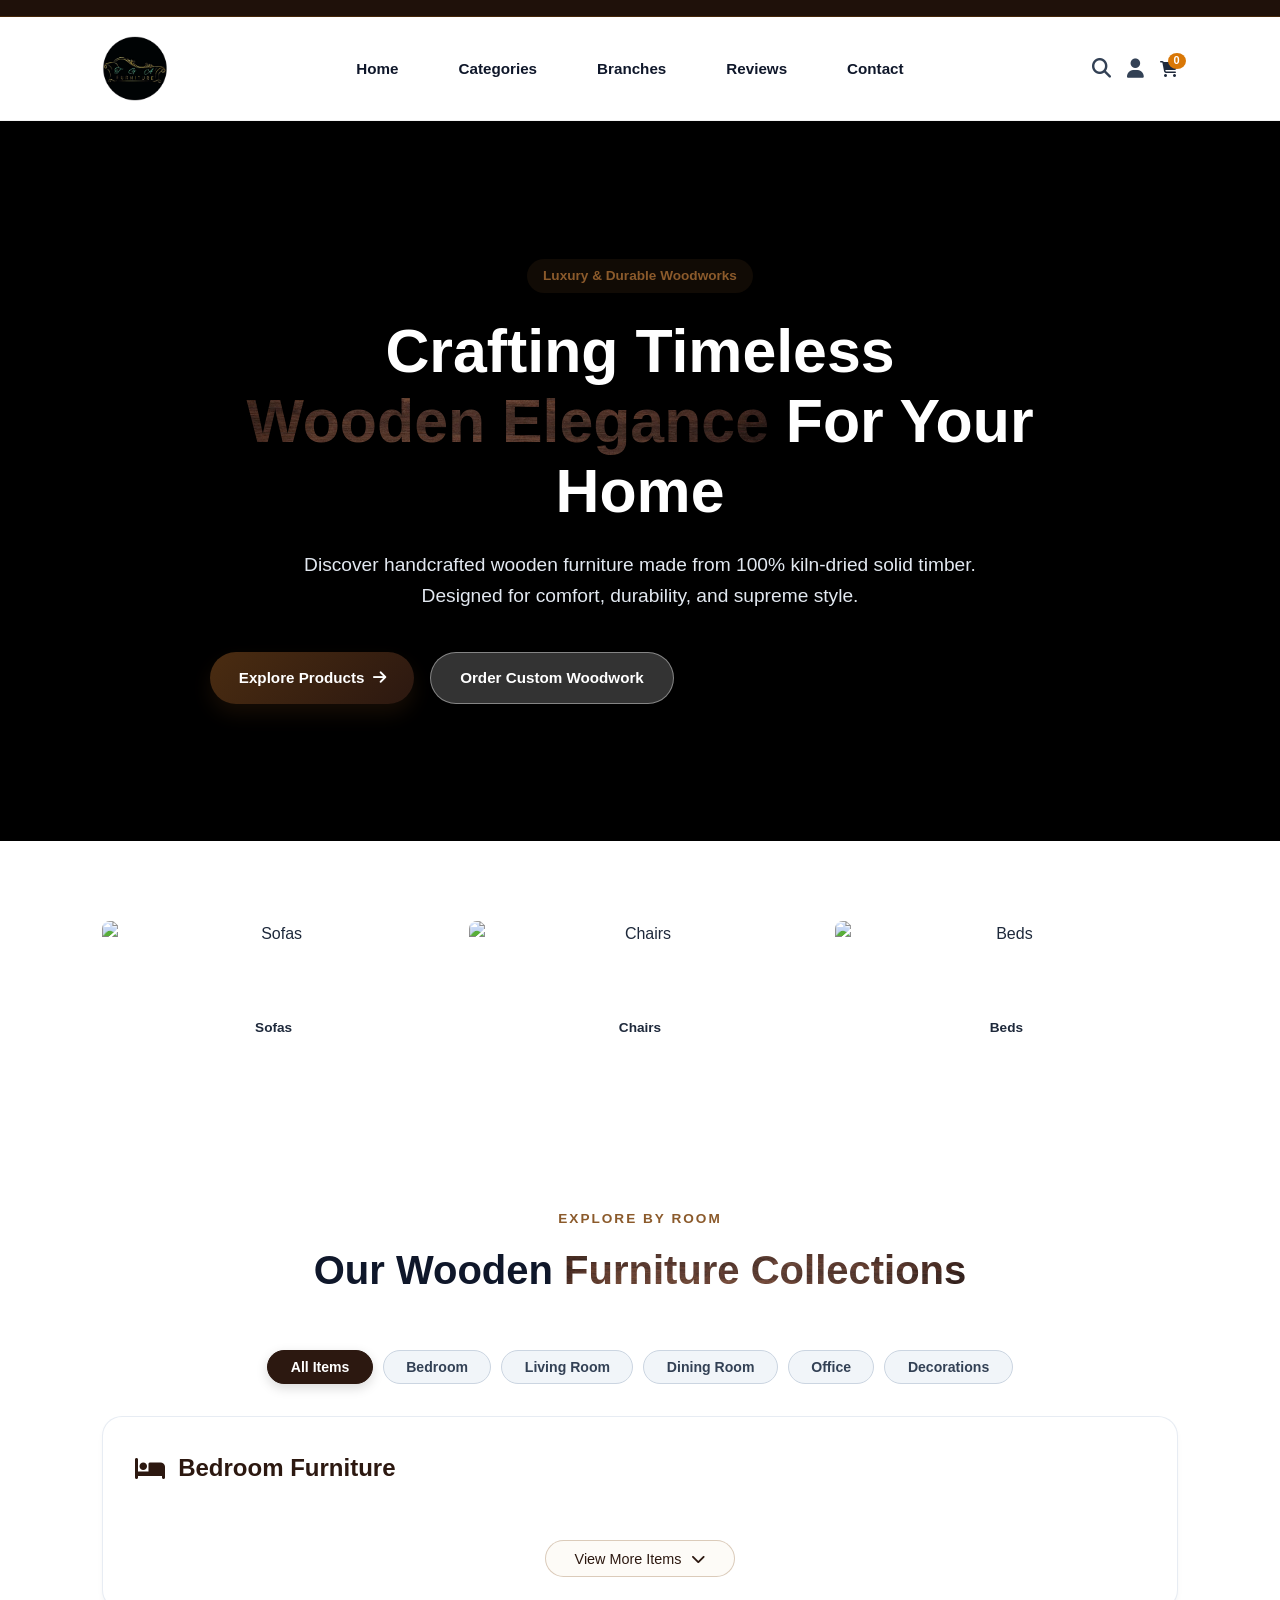
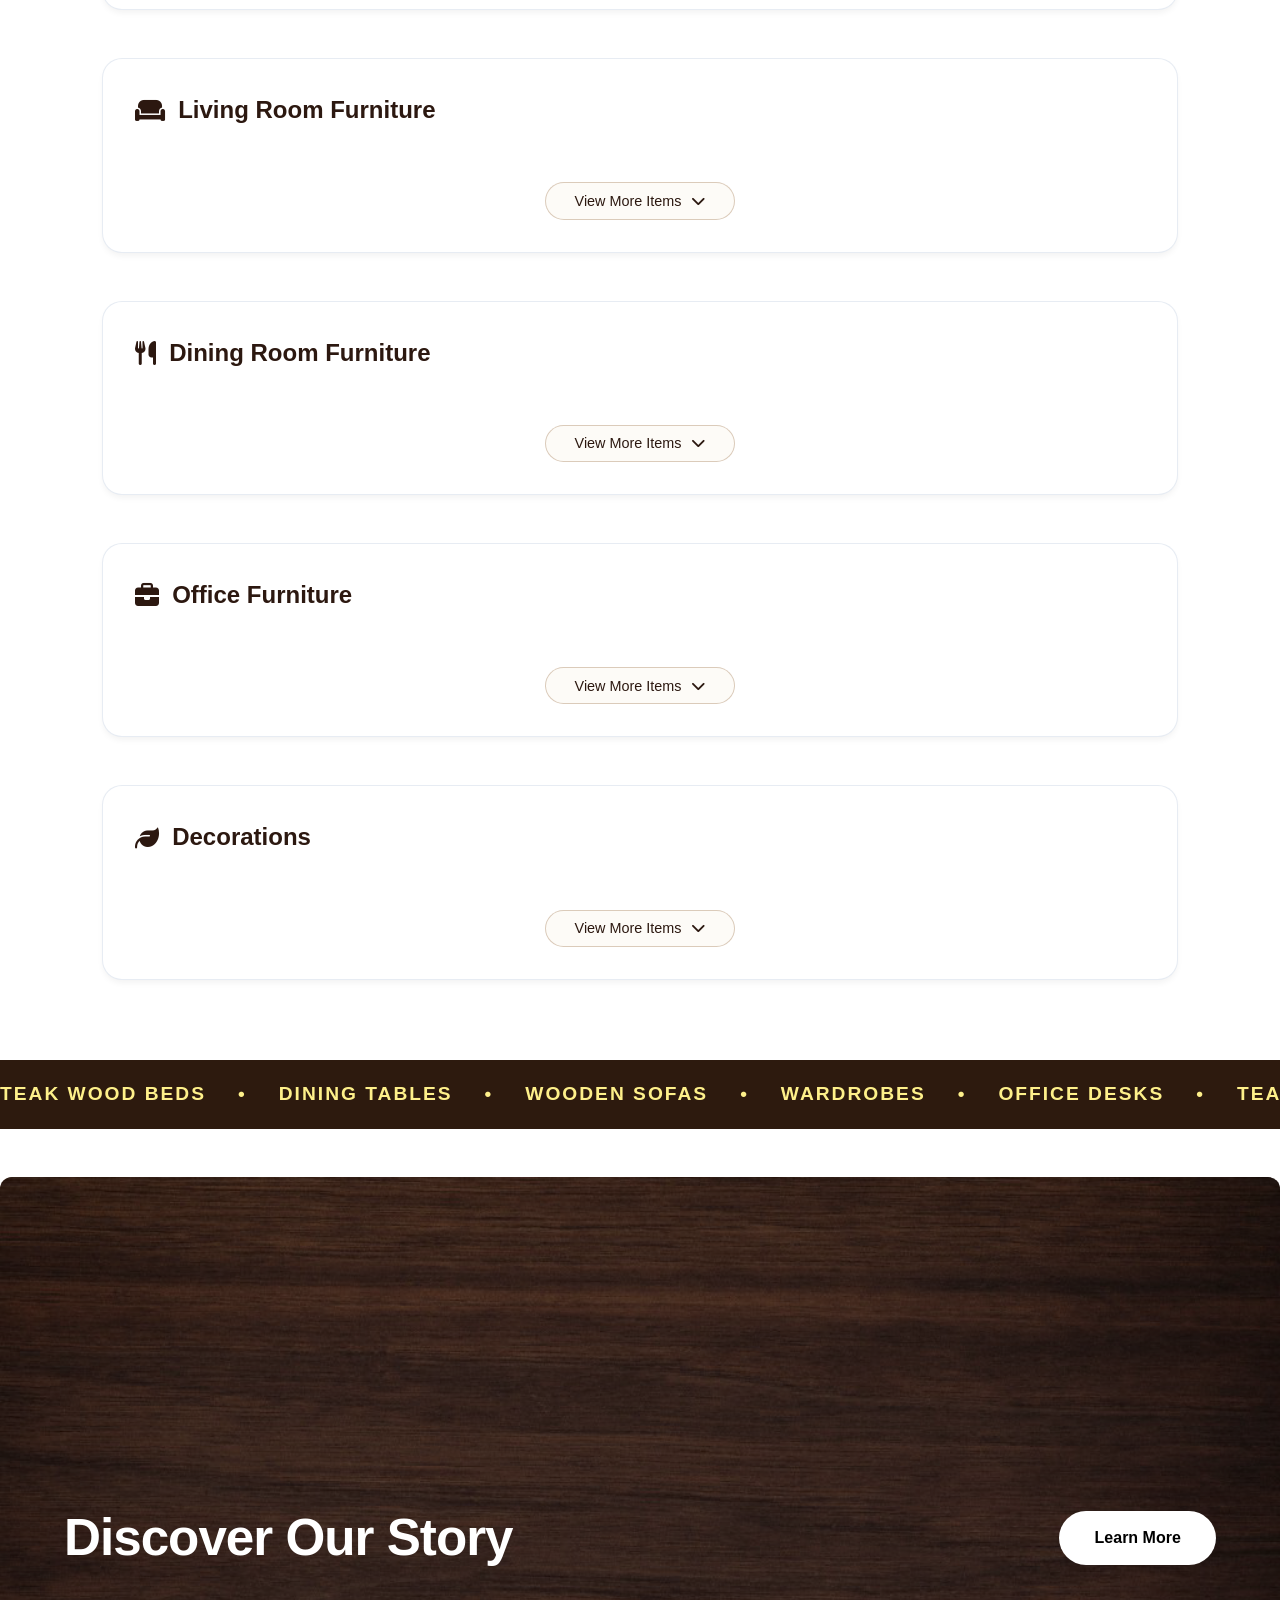
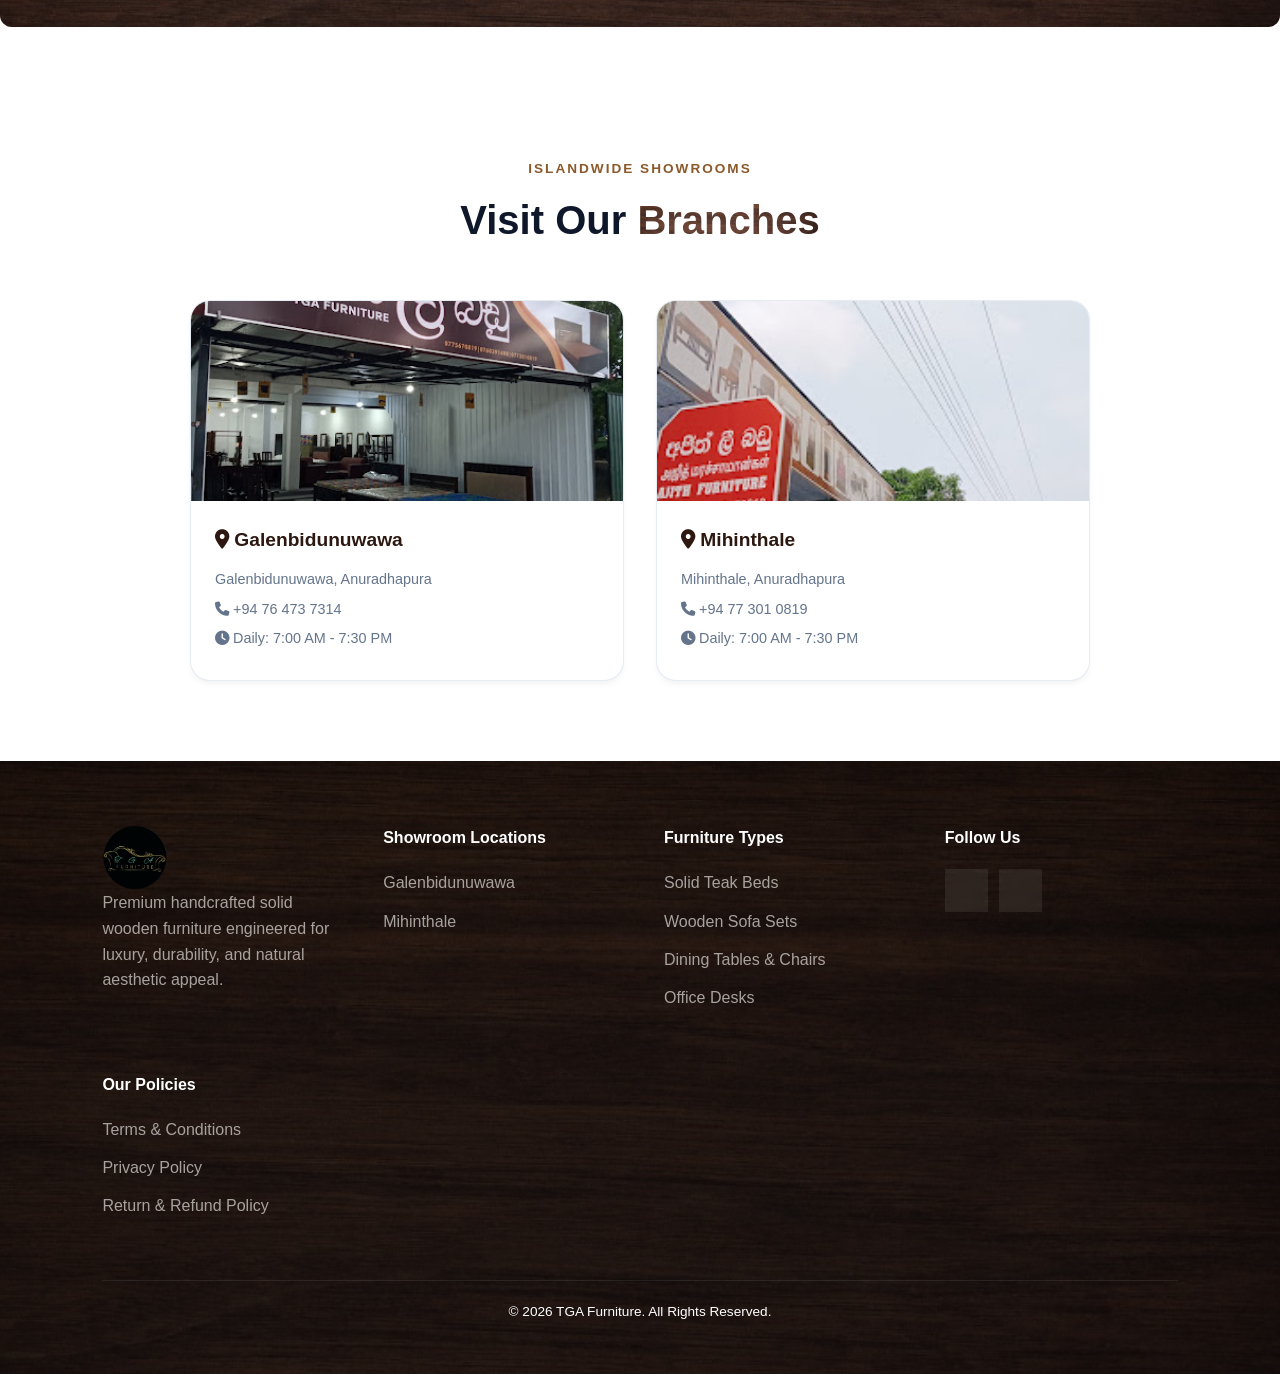
==== index.html @ 508a3a6e "Custom alert system implementation" ====
<!DOCTYPE html>
<html lang="en">
<head>
  <meta charset="UTF-8">
  <meta name="viewport" content="width=device-width, initial-scale=1.0">
  <title>TGA Furniture - Luxury Woodworks</title>
  <script src="https://www.google.com/recaptcha/api.js" async defer></script>
  <link rel="stylesheet" href="style.css">
  <link rel="icon" type="image/png" href="favicon.png"/> 
  <link rel="stylesheet" href="https://cdnjs.cloudflare.com/ajax/libs/font-awesome/6.4.0/css/all.min.css">
</head>
<body>

  <!-- Announcement Bar -->
  <div class="announcement-bar" role="region" aria-label="Announcement">
    <div class="announcement-track" id="announcementTrack"></div>
  </div>

<header class="header">
  <div class="header-container">
    <!-- 1. Logo -->
    <a href="#" class="logo">
      <img src="logo.png" alt="TGA Furniture Logo" class="site-logo-img">
    </a>

<!-- index.html හි <nav class="nav-links"> ඇතුළත Contact එක direct link කරන්න -->
<nav class="nav-links" id="nav-links">
  <a href="#hero">Home</a>
  <a href="#categories">Categories</a>
  <a href="#branches">Branches</a>
  <a href="#reviews">Reviews</a>
  <a href="contact.html">Contact</a> <!-- contact.html ලෙස link කරන ලදී -->
</nav>

    <!-- 3. Header Action Icons (Search, Login/Account, Cart) -->
    <div class="header-actions">
      <button class="search-btn" title="Search" onclick="openDrawerSearch()">
        <i class="fa-solid fa-magnifying-glass"></i>
      </button>
      <button class="account-btn" onclick="openAuthModal()" title="Login / Register">
        <i class="fa-solid fa-user"></i>
      </button>
      <a href="cart.html" class="cart-btn">
        <i class="fa-solid fa-cart-shopping"></i>
        <span class="cart-badge">0</span>
      </a>
      
      <!-- 4. Hamburger Button -->
      <button class="hamburger-btn" id="mobile-menu-btn">
        <i class="fa-solid fa-bars"></i>
      </button>
    </div>
  </div>
</header>
  
  <div class="video-hero-outer">
    <section id="hero" class="hero-video-wrapper">
      <div class="video-container">
        <video autoplay loop muted playsinline id="bgVideo">
          <source src="hero-video.mp4" type="video/mp4">
        </video>
        <div class="video-overlay"></div>
      </div>

      <div class="hero-content-overlay">
        <div class="tag-badge float-anim">Luxury & Durable Woodworks</div>
        <h1 class="hero-title">
          Crafting Timeless <span class="text-gradient">Wooden Elegance</span> For Your Home
        </h1>
        <p class="hero-desc">
          Discover handcrafted wooden furniture made from 100% kiln-dried solid timber. Designed for comfort, durability, and supreme style.
        </p>
        <div class="hero-buttons">
          <a href="#categories" class="btn btn-primary btn-bounce">Explore Products <i class="fa-solid fa-arrow-right"></i></a>
          <a href="custom-design.html" class="btn btn-secondary">Order Custom Woodwork</a>
        </div>
      </div>
    </section>
  </div>

<!-- Mobile View Hero Section (Video / Banner එකට උඩින් Title එක නොපෙන්වයි) -->
<section class="mobile-hero mobile-only">
  <div class="mobile-hero-bg">
    <!-- Mobile එකට අවශ්‍ය Video හෝ High-Quality Image එක -->
  </div>
  <div class="mobile-hero-content">
    <div class="mobile-btn-group">
      <a href="#categories" class="m-btn m-btn-primary">Explore Products</a>
    </div>
  </div>
</section>

<!-- Mobile එකට වීඩියෝ එක යටින් ලස්සනට නිර්මාණය කළ Custom Work Section එක -->
<section class="mobile-custom-work-section mobile-only">
  <div class="custom-work-card">
    <span class="custom-badge"><i class="fa-solid fa-wand-magic-sparkles"></i> Handcrafted Perfection</span>
    <h2 class="custom-title">Crafting Timeless <span class="text-gradient">Wooden Elegance</span> For Your Home</h2>
    <p class="custom-desc">
      Have a specific design in mind? We customize 100% kiln-dried solid timber furniture tailored perfectly to your space and interior style.
    </p>
    <a href="custom-design.html" class="m-btn m-btn-custom">
      <i class="fa-solid fa-hammer"></i> Order Custom Woodwork
    </a>
  </div>
</section>
  <section class="quick-categories-bar section-padding">
    <div class="furniture-item-grid">
      <div class="furniture-card" onclick="location.href='#living-sec'">
        <img src="https://images.unsplash.com/photo-1555041469-a586c61ea9bc?w=500&q=80" alt="Sofas">
        <h4>Sofas</h4>
      </div>
      <div class="furniture-card" onclick="location.href='#living-sec'">
        <img src="https://images.unsplash.com/photo-1586023492125-27b2c045efd7?w=500&q=80" alt="Chairs">
        <h4>Chairs</h4>
      </div>
      <div class="furniture-card" onclick="location.href='#bedroom-sec'">
        <img src="https://images.unsplash.com/photo-1505693416388-ac5ce068fe85?w=500&q=80" alt="Beds">
        <h4>Beds</h4>
      </div>
      <div class="furniture-card" onclick="location.href='#dining-sec'">
        <img src="https://images.unsplash.com/photo-1617806118233-18e1de247200?w=500&q=80" alt="Tables">
        <h4>Tables</h4>
      </div>
      <div class="furniture-card" onclick="location.href='#bedroom-sec'">
        <img src="https://images.unsplash.com/photo-1595526114035-0d45ed16cfbf?w=500&q=80" alt="Storage">
        <h4>Storage</h4>
      </div>
      <div class="furniture-card" onclick="location.href='#decor-sec'">
        <img src="https://images.unsplash.com/photo-1513519245088-0e12902e5a38?w=500&q=80" alt="Decor">
        <h4>Decor</h4>
      </div>
    </div>
  </section>

  <section id="categories" class="categories section-padding">
    <div class="section-header center reveal-on-scroll">
      <span class="section-tag">Explore By Room</span>
      <h2 class="section-title">Our Wooden <span class="text-gradient">Furniture Collections</span></h2>
    </div>

    <div class="filter-chips-wrapper" style="display: flex; justify-content: center; gap: 10px; margin-bottom: 2rem; flex-wrap: wrap;">
      <button class="btn filter-chip active" onclick="filterByCategory('all', this)">All Items</button>
      <button class="btn filter-chip" onclick="filterByCategory('bedroom', this)">Bedroom</button>
      <button class="btn filter-chip" onclick="filterByCategory('living', this)">Living Room</button>
      <button class="btn filter-chip" onclick="filterByCategory('dining', this)">Dining Room</button>
      <button class="btn filter-chip" onclick="filterByCategory('office', this)">Office</button>
      <button class="btn filter-chip" onclick="filterByCategory('decor', this)">Decorations</button>
    </div>

<div id="bedroom-sec" class="room-category-block reveal-on-scroll" data-sec-category="bedroom">
  <h3 class="room-title"><i class="fa-solid fa-bed"></i> Bedroom Furniture</h3>

  <div id="bedroom-grid" class="furniture-item-grid grid-3-col"></div>

  <div class="category-view-more">
    <button class="view-more-btn" onclick="toggleCategoryMore(this)">
      View More Items <i class="fa-solid fa-chevron-down"></i>
    </button>
  </div>
</div>

    <div id="living-sec" class="room-category-block reveal-on-scroll" data-sec-category="living" style="margin-top: 3rem;">
      <h3 class="room-title"><i class="fa-solid fa-couch"></i> Living Room Furniture</h3>
      
      <div class="furniture-item-grid grid-3-col">
        <!-- Dynamic Products Loaded from Backend -->
      </div>
      <div class="category-view-more">
        <button class="view-more-btn" onclick="toggleCategoryMore(this)">
          View More Items <i class="fa-solid fa-chevron-down"></i>
        </button>
      </div>
    </div>

   
    <div id="dining-sec" class="room-category-block reveal-on-scroll" data-sec-category="dining" style="margin-top: 3rem;">
      <h3 class="room-title"><i class="fa-solid fa-utensils"></i> Dining Room Furniture</h3>
      
      <div class="furniture-item-grid grid-3-col">
        <!-- Dynamic Products Loaded from Backend -->
      </div>
      <div class="category-view-more">
        <button class="view-more-btn" onclick="toggleCategoryMore(this)">
          View More Items <i class="fa-solid fa-chevron-down"></i>
        </button>
      </div>
    </div>

   
    <div id="office-sec" class="room-category-block reveal-on-scroll" data-sec-category="office" style="margin-top: 3rem;">
      <h3 class="room-title"><i class="fa-solid fa-briefcase"></i> Office Furniture</h3>
      
      <div class="furniture-item-grid grid-3-col">
        <!-- Dynamic Products Loaded from Backend -->
      </div>
      <div class="category-view-more">
        <button class="view-more-btn" onclick="toggleCategoryMore(this)">
          View More Items <i class="fa-solid fa-chevron-down"></i>
        </button>
      </div>
    </div>

    
    <div id="decor-sec" class="room-category-block reveal-on-scroll" data-sec-category="decor" style="margin-top: 3rem;">
      <h3 class="room-title"><i class="fa-solid fa-leaf"></i> Decorations</h3>
      
      <div class="furniture-item-grid grid-3-col">
        <!-- Dynamic Products Loaded from Backend -->
      </div>
      <div class="category-view-more">
        <button class="view-more-btn" onclick="toggleCategoryMore(this)">
          View More Items <i class="fa-solid fa-chevron-down"></i>
        </button>
      </div>
    </div>
  </section>

  
  <section class="marquee-section">
    <div class="marquee-content">
      <span>TEAK WOOD BEDS</span> • <span>DINING TABLES</span> • <span>WOODEN SOFAS</span> • <span>WARDROBES</span> • <span>OFFICE DESKS</span> • <span>TEAK WOOD BEDS</span> • <span>DINING TABLES</span>
    </div>
  </section>

  
  <section id="about-us" class="about-story-banner">
    <div class="story-overlay">
      <div class="story-content">
        <h2 class="story-title">Discover Our Story</h2>
        <a href="about.html" class="btn-learn-more">Learn More</a>
      </div>
    </div>
  </section>

  <section id="branches" class="branches section-padding reveal-on-scroll">
    <div class="section-header center">
      <span class="section-tag">Islandwide Showrooms</span>
      <h2 class="section-title">Visit Our <span class="text-gradient">Branches</span></h2>
    </div>

    <div class="branches-grid two-branches">
      <div class="branch-card reveal-on-scroll">
        <div class="branch-img">
          <img src="TGA Branch G.jpg" alt="Galenbidunuwawa Showroom">
        </div>
        <div class="branch-info">
          <h3><i class="fa-solid fa-location-dot"></i> Galenbidunuwawa</h3>
          <p>Galenbidunuwawa, Anuradhapura</p>
          <p><i class="fa-solid fa-phone"></i> +94 76 473 7314</p>
          <p><i class="fa-solid fa-clock"></i> Daily: 7:00 AM - 7:30 PM</p>
        </div>
      </div>

      <div class="branch-card reveal-on-scroll">
        <div class="branch-img">
          <img src="TGA Branch M.jpg" alt="Mihinthale Showroom">
        </div>
        <div class="branch-info">
          <h3><i class="fa-solid fa-location-dot"></i> Mihinthale</h3>
          <p>Mihinthale, Anuradhapura</p>
          <p><i class="fa-solid fa-phone"></i> +94 77 301 0819</p>
          <p><i class="fa-solid fa-clock"></i> Daily: 7:00 AM - 7:30 PM</p>
        </div>
      </div>
    </div>
  </section>


  <div id="authModal" class="modal-overlay hidden">
    <div class="modal-content glass-card">
      <button class="close-modal-btn" onclick="closeAuthModal()">&times;</button>
      
      
      <div class="auth-tabs" id="authTabs">
        <button id="loginTabBtn" class="tab-btn active" onclick="switchAuthTab('login')">Login</button>
        <button id="registerTabBtn" class="tab-btn" onclick="switchAuthTab('register')">Register</button>
      </div>

      
      <form id="loginForm" onsubmit="handleLogin(event)">
        <div class="input-group">
          <label for="loginEmail">Email</label>
          <input type="email" id="loginEmail" required placeholder="Enter your email">
        </div>
        <div class="input-group">
          <label for="loginPassword">Password</label>
          <input type="password" id="loginPassword" required placeholder="Enter your password">
        </div>
        <div style="text-align: right; margin-bottom: 15px;">
          <a href="javascript:void(0)" onclick="showForgotPasswordModal()" style="color: #6366f1; font-size: 0.9rem; text-decoration: none;">Forgot Password?</a>
        </div>
        <button type="submit" class="btn btn-primary btn-full">Login</button>
      </form>
<!-- Logout Confirmation Modal -->
<div id="logoutModal" class="custom-modal-overlay">
  <div class="custom-modal-box">
    <i class="fa-solid fa-triangle-exclamation"></i>
    <h3>Log Out Confirmation</h3>
    <p>Oyata aniwaaryenma log out wenna oneda?</p>
    <div class="custom-modal-actions">
      <button type="button" class="custom-modal-btn btn-cancel" onclick="closeLogoutModal()">Cancel</button>
      <button type="button" class="custom-modal-btn btn-confirm" id="confirmLogoutBtn">Yes, Logout</button>
    </div>
  </div>
</div>
    
      <form id="registerForm" onsubmit="handleRegister(event)" style="display: none;">
        <div class="input-group">
          <label for="regName">Full Name</label>
          <input type="text" id="regName" required placeholder="Enter your full name">
        </div>
        <div class="input-group">
          <label for="regEmail">Email</label>
          <input type="email" id="regEmail" required placeholder="Enter your email">
        </div>
        <div class="input-group">
          <label for="regPassword">Password</label>
          <input type="password" id="regPassword" required placeholder="Create a password">
        </div>
        <button type="submit" class="btn btn-primary btn-full">Register</button>
      </form>

   
      <form id="otpForm" onsubmit="handleVerifyOTP(event)" style="display: none;">
        <h3>Verify Email OTP</h3>
        <p style="font-size: 0.85rem; color: #64748b; margin-bottom: 10px;">Enter the code sent to your email</p>
        <input type="hidden" id="otpEmail">
        <div class="input-group">
          <input type="text" id="otpInput" required placeholder="Enter 6-digit OTP">
        </div>
        <button type="submit" class="btn btn-primary btn-full">Verify & Activate</button>
      </form>
    </div>
  </div>

 
  <div id="forgotPasswordModal" class="modal-overlay hidden">
    <div class="modal-content glass-card">
      <button class="close-modal-btn" onclick="closeForgotPasswordModal()">&times;</button>
      
      <div id="stepSendOtp">
        <h3>Reset Password</h3>
        <p style="font-size: 0.85rem; color: #64748b; margin-bottom: 15px;">Enter your registered email address to receive an OTP.</p>
        <div class="input-group">
          <label for="resetEmailInput">Email Address</label>
          <input type="email" id="resetEmailInput" placeholder="name@example.com" required>
        </div>
        <button type="button" class="btn btn-primary btn-full" onclick="sendResetOTP()">Send Reset OTP</button>
      </div>


      <div id="stepVerifyOtp" class="hidden">
        <h3>Enter OTP & New Password</h3>
        <p style="font-size: 0.85rem; color: #64748b; margin-bottom: 15px;">Check your email inbox for the OTP code.</p>
        <div class="input-group">
          <label for="otpCodeInput">OTP Code</label>
          <input type="text" id="otpCodeInput" placeholder="Enter OTP code" required>
        </div>
        <div class="input-group">
          <label for="resetNewPasswordInput">New Password</label>
          <input type="password" id="resetNewPasswordInput" placeholder="Enter new password" required>
        </div>
        <button type="button" class="btn btn-primary btn-full" onclick="verifyOTPAndResetPassword()">Update Password</button>
      </div>
    </div>
  </div>

  <div id="cartDrawer" class="cart-drawer-overlay">
    <div class="cart-drawer-content">
      <div class="cart-drawer-header">
        <h3>Your Shopping Cart</h3>
        <button class="close-drawer-btn" onclick="closeCartDrawer()">&times;</button>
      </div>
      <div id="cartItemsList" class="cart-items-body"></div>
      <div class="cart-drawer-footer">
        <div class="cart-summary-line"><span>Subtotal:</span><span id="cartSubtotal">LKR 0.00</span></div>
        <div class="cart-summary-line"><span>Discount (10%):</span><span id="cartDiscount">- LKR 0.00</span></div>
        <div class="cart-summary-line total"><span>Total:</span><span id="cartTotal">LKR 0.00</span></div>
        <!-- JavaScript function එකට Event එක නොව Product Object එක pass කරන්න -->
<div class="cart-drawer-actions" style="margin-top: 15px; display: flex; gap: 10px;">
  <a href="cart.html" class="btn btn-secondary" style="flex: 1; text-align: center;">View Cart</a>
  <a href="checkout.html" class="btn btn-primary" style="flex: 1; text-align: center;">Checkout</a>
</div>
      </div>
    </div>
  </div>

  <div id="drawerSearch" class="drawer-search-overlay">
    <div class="drawer-search-content">
      <div class="drawer-search-header">
        <h3>Search Catalog</h3>
        <button class="drawer-close-btn" onclick="closeDrawerSearch()"><i class="fa-solid fa-xmark"></i></button>
      </div>
      <input type="text" id="drawerInput" placeholder="Type category or item..." onkeyup="suggestSearch()">
      <div id="searchResults"></div>
    </div>
  </div>
<!-- Product Detail Modal (Daraz Style) -->
<div id="productDetailModal" class="product-modal-overlay hidden">
  <div class="product-modal-card">
    <button class="close-modal-btn" onclick="closeProductModal()">&times;</button>
    
    <div class="product-modal-body">
      <!-- Image Gallery Section -->
      <div class="product-gallery">
        <div class="main-image-container">
          <button class="arrow-btn prev-btn" onclick="changeImage(-1)"><i class="fa-solid fa-chevron-left"></i></button>
          <img id="modalMainImg" src="" alt="Product Image">
          <button class="arrow-btn next-btn" onclick="changeImage(1)"><i class="fa-solid fa-chevron-right"></i></button>
        </div>
        <div id="modalThumbnails" class="thumbnail-list"></div>
      </div>

      <!-- Product Details Section -->
      <div class="product-info-details">
        <span id="modalCategory" class="product-category-tag">Category</span>
        <h2 id="modalTitle">Product Title</h2>
        
        <div class="price-box">
          <span id="modalDiscountPrice" class="modal-price">LKR 0.00</span>
          <span id="modalOriginalPrice" class="modal-old-price">LKR 0.00</span>
        </div>

        <div class="description-box">
          <h4>Product Description</h4>
          <p id="modalDescription">Detailed product description goes here...</p>
        </div>

        <div class="modal-actions">
          <div class="qty-selector">
            <button onclick="updateQty(-1)">-</button>
            <input type="number" id="modalQty" value="1" min="1" readonly>
            <button onclick="updateQty(1)">+</button>
          </div>
          <button class="btn btn-primary add-to-cart-modal-btn" onclick="addToCartFromModal()">
            <i class="fa-solid fa-cart-shopping"></i> Add to Cart
          </button>
        </div>
      </div>
    </div>
  </div>
</div>
  <footer class="footer">
    <div class="footer-container">
      <div class="footer-col">
        <a href="#" class="logo">
          <img src="logo.png" alt="TGA Furniture Logo" class="site-logo-img">
        </a>
        <p>Premium handcrafted solid wooden furniture engineered for luxury, durability, and natural aesthetic appeal.</p>
      </div>

      <div class="footer-col">
        <h4>Showroom Locations</h4>
        <ul>
          <li><a href="#branches">Galenbidunuwawa</a></li>
          <li><a href="#branches">Mihinthale</a></li>
        </ul>
      </div>

      <div class="footer-col">
        <h4>Furniture Types</h4>
        <ul>
          <li><a href="#bedroom-sec">Solid Teak Beds</a></li>
          <li><a href="#living-sec">Wooden Sofa Sets</a></li>
          <li><a href="#dining-sec">Dining Tables & Chairs</a></li>
          <li><a href="#office-sec">Office Desks</a></li>
        </ul>
      </div>

      <div class="footer-col">
        <h4>Follow Us</h4>
<div class="social-links-container">
  <a href="https://www.facebook.com/share/1FbLfZGo8X/" target="_blank" class="social-btn facebook" title="Facebook">
    <i class="fa-brands fa-facebook-f"></i>
  </a>
  <a href="https://wa.me/c/94775670819" target="_blank" class="social-btn whatsapp" title="WhatsApp">
    <i class="fa-brands fa-whatsapp"></i>
  </a>
</div>
      </div>
<div class="footer-col">
      <h4>Our Policies</h4>
      <ul>
        <li><a href="terms&conditions.html">Terms & Conditions</a></li>
        <li><a href="privacypolicy.html">Privacy Policy</a></li>
        <li><a href="returnpolicy.html">Return & Refund Policy</a></li>
      </ul>
    </div>

  </div>

  <div class="footer-bottom">
    <p>&copy; 2026 TGA Furniture. All Rights Reserved.</p>
  </div>
</footer>

<!-- Custom Toast Notification Container -->
<div id="toast-container" class="toast-container"></div>

  <script src="script.js"></script>

</body>
</html>
---- style.css ----
/* Global Styles & Wood Theme Variables */
:root {
  --primary-color: #8b5cf6;
  --accent-gold: #d97706;
  --wood-dark: #2c1810;
  --wood-medium: #4a2c11;
  --wood-light: #8b5a2b;
  --text-main: #1e293b;
  --text-muted: #64748b;
  --light-bg: #fdfbf7;
  --border-color: rgba(226, 232, 240, 0.8);
  --shadow-sm: 0 4px 6px -1px rgba(0, 0, 0, 0.05);
  --shadow-lg: 0 20px 25px -5px rgba(0, 0, 0, 0.1);
  --transition: all 0.4s cubic-bezier(0.4, 0, 0.2, 1);
}

* {
  margin: 0;
  padding: 0;
  box-sizing: border-box;
}

html {
  scroll-behavior: smooth;
  font-family: 'Plus Jakarta Sans', -apple-system, sans-serif;
}

body {
  color: var(--text-main);
  background-color: #ffffff;
  overflow-x: hidden;
  line-height: 1.6;
}

a {
  text-decoration: none;
  color: inherit;
  transition: var(--transition);
}

ul {
  list-style: none;
}

img {
  max-width: 100%;
  height: auto;
  display: block;
}

.text-gradient {
  background: linear-gradient(135deg, #8b5a2b, #d97706);
  -webkit-background-clip: text;
  -webkit-text-fill-color: transparent;
}

.section-padding {
  padding: 5rem 8%;
}

.section-header.center {
  text-align: center;
  margin-bottom: 3rem;
}

.section-tag {
  display: inline-block;
  font-size: 0.85rem;
  font-weight: 700;
  text-transform: uppercase;
  letter-spacing: 2px;
  color: var(--wood-light);
  margin-bottom: 0.5rem;
}

.section-title {
  font-size: 2.5rem;
  font-weight: 800;
  color: #0f172a;
}

/* Announcement Bar */
.announcement-bar {
  background: #1f110a;
  color: #fbbf24;
  font-size: 0.85rem;
  font-weight: 600;
  overflow: hidden;
  white-space: nowrap;
  padding: 8px 0;
  border-bottom: 1px solid rgba(217, 119, 6, 0.2);
}

.announcement-track {
  display: flex;
  gap: 3rem;
  animation: marqueeText 25s linear infinite;
}

@keyframes marqueeText {
  0% { transform: translateX(0); }
  100% { transform: translateX(-50%); }
}

/* Header & Navigation */
.header {
  position: sticky;
  top: 0;
  z-index: 1000;
  background: rgba(255, 255, 255, 0.95);
  backdrop-filter: blur(12px);
  border-bottom: 1px solid rgba(0, 0, 0, 0.05);
  padding: 1.2rem 8%;
}

/* Header Container & Navigation Alignment Fix */
.header-container {
  display: flex;
  align-items: center; /* සියල්ල එක කෙළින්ම (Vertical Align) තැබීමට */
  justify-content: space-between;
}

.nav-links {
  display: flex;
  align-items: center; /* Links සියල්ල එක සමානව තිරස් අතට තැබීමට */
  gap: 2rem;
  font-weight: 600;
  font-size: 0.95rem;
}

/* Desktop එකේදී Hamburger Button එක සම්පූර්ණයෙන්ම Hide කිරීම */
.hamburger-btn {
  display: none !important; /* Desktop එකේදී නොපෙනී යයි */
  font-size: 1.5rem;
  background: none;
  border: none;
  cursor: pointer;
}

/* Mobile Screen (768px හෝඊට අඩු) වලදී පමණක් Hamburger Button එක පෙන්වීම */
@media (max-width: 768px) {
  .hamburger-btn {
    display: block !important; 
  }

  .nav-links {
    display: none; /* Mobile එකේදී Click කරන තෙක් Nav එක Hide වේ */
    position: absolute;
    top: 100%;
    left: 0;
    width: 100%;
    background: #ffffff;
    flex-direction: column;
    align-items: flex-start;
    padding: 1.5rem;
    box-shadow: var(--shadow-lg);
  }

  .nav-links.active {
    display: flex;
  }
}

.logo {
  display: flex;
  align-items: center;
  gap: 8px;
  font-size: 1.6rem;
  font-weight: 900;
}

.logo-tga {
  background: #3d2314;
  color: #fff;
  padding: 2px 10px;
  border-radius: 8px;
  transform: rotate(-2deg);
}

.nav-links {
  display: flex;
  gap: 2rem;
  font-weight: 600;
  font-size: 0.95rem;
}

.nav-links a:hover {
  color: var(--wood-light);
}

.header-actions {
  display: flex;
  align-items: center;
  gap: 1rem;
}

.header-actions button {
  background: none;
  border: none;
  font-size: 1.2rem;
  color: #334155;
  cursor: pointer;
  position: relative;
}

.cart-badge {
  position: absolute;
  top: -6px;
  right: -10px;
  background: var(--accent-gold);
  color: #fff;
  font-size: 0.7rem;
  font-weight: 700;
  width: 18px;
  height: 18px;
  border-radius: 50%;
  display: flex;
  align-items: center;
  justify-content: center;
}

/* Buttons */
.btn {
  display: inline-flex;
  align-items: center;
  gap: 0.5rem;
  padding: 0.8rem 1.8rem;
  border-radius: 50px;
  font-weight: 700;
  font-size: 0.95rem;
  cursor: pointer;
  transition: var(--transition);
  border: none;
}

.btn-primary, .btn-primary-sm {
  background: linear-gradient(135deg, var(--wood-medium), var(--wood-dark));
  color: #ffffff;
  box-shadow: 0 10px 20px rgba(74, 44, 17, 0.3);
}

.btn-primary-sm {
  padding: 0.5rem 1.2rem;
  font-size: 0.85rem;
}

.btn-secondary {
  background: #f1f5f9;
  color: #0f172a;
}

.btn-block {
  width: 100%;
  justify-content: center;
}

/* Hero Section */
.hero {
  display: grid;
  grid-template-columns: 1fr 1fr;
  align-items: center;
  gap: 4rem;
  padding: 4rem 8% 6rem;
  background: radial-gradient(circle at top right, rgba(139, 90, 43, 0.1), transparent 50%);
}

.tag-badge {
  display: inline-block;
  background: rgba(139, 90, 43, 0.12);
  color: var(--wood-light);
  padding: 6px 16px;
  border-radius: 30px;
  font-weight: 700;
  font-size: 0.85rem;
  margin-bottom: 1.5rem;
}

.hero-title {
  font-size: 3.5rem;
  line-height: 1.15;
  font-weight: 900;
  margin-bottom: 1.5rem;
}

.hero-desc {
  font-size: 1.1rem;
  color: var(--text-muted);
  margin-bottom: 2rem;
}

.hero-buttons {
  display: flex;
  gap: 1rem;
}

.hero-visual {
  position: relative;
  display: flex;
  justify-content: center;
}

.hero-img-box {
  border-radius: 24px;
  overflow: hidden;
  box-shadow: var(--shadow-lg);
}

.hero-img-1 {
  width: 80%;
  border: 6px solid #fff;
}

.hero-img-2 {
  position: absolute;
  bottom: -30px;
  left: -20px;
  width: 50%;
  border: 6px solid #fff;
  border-radius: 20px;
}

.glass-card {
  background: rgba(255, 255, 255, 0.85);
  backdrop-filter: blur(16px);
  border: 1px solid rgba(255, 255, 255, 0.5);
  padding: 1.5rem;
  border-radius: 20px;
  box-shadow: 0 20px 40px rgba(0, 0, 0, 0.08);
}

.stat-card {
  position: absolute;
  top: 20px;
  right: -10px;
}

/* Marquee Text */
.marquee-section {
  background-color: #2d1a0e;
  color: #fef08a;
  padding: 1.2rem 0;
  overflow: hidden;
  font-weight: 800;
  font-size: 1.2rem;
  letter-spacing: 2px;
}

.marquee-content {
  display: flex;
  gap: 2rem;
  white-space: nowrap;
  animation: scrollMarquee 20s linear infinite;
}

@keyframes scrollMarquee {
  0% { transform: translateX(0); }
  100% { transform: translateX(-50%); }
}

/* Detailed Categorized Furniture Items */
.room-category-block {
  background: #fff;
  border-radius: 20px;
  padding: 2rem;
  border: 1px solid var(--border-color);
  box-shadow: var(--shadow-sm);
}

.room-title {
  font-size: 1.5rem;
  font-weight: 800;
  color: var(--wood-dark);
  margin-bottom: 1.5rem;
  display: flex;
  align-items: center;
  gap: 0.8rem;
}

/* Dynamic Extra items ආරම්භයේදී සඟවා තැබීමට */
.furniture-card.extra-item {
  display: none ;
}

/* 3 Clumn Grid එක නිවැරදිව පවත්වා ගැනීමට */
.furniture-item-grid {
  display: grid !important;
  grid-template-columns: repeat(3, 1fr) !important;
  gap: 1.8rem;
}

/* Mobile & Tablet Responsiveness */
@media (max-width: 992px) {
  .furniture-item-grid {
    grid-template-columns: repeat(2, 1fr) !important;
  }
}

@media (max-width: 576px) {
  .furniture-item-grid {
    grid-template-columns: repeat(1, 1fr) !important;
  }
}
.furniture-card {
  width: 100%;
  display: flex;
  flex-direction: column;
  justify-content: space-between;
}

.furniture-card:hover {
  transform: translateY(-5px);
  box-shadow: var(--shadow-lg);
}

.furniture-card img {
  height: 200px;
  width: 100%;
  object-fit: cover;
}

.furniture-card-info {
  padding: 1rem;
}

.furniture-card-info h4 {
  font-size: 1.1rem;
  font-weight: 700;
}

.furniture-card-info p {
  font-size: 0.85rem;
  color: var(--text-muted);
}

.furniture-card-info .price {
  display: block;
  margin-top: 0.5rem;
  font-weight: 800;
  color: var(--wood-light);
}

/* Custom Furniture Section */
.bg-light {
  background-color: var(--light-bg);
}

.custom-container {
  display: grid;
  grid-template-columns: 1fr 1fr;
  gap: 4rem;
  align-items: center;
}

.custom-features {
  margin-top: 1.5rem;
}

.custom-features li {
  display: flex;
  align-items: center;
  gap: 0.8rem;
  margin-bottom: 0.8rem;
  font-weight: 600;
}

.custom-features i {
  color: #10b981;
}

.custom-form {
  padding: 2.5rem;
  display: flex;
  flex-direction: column;
  gap: 1.2rem;
}

.form-group {
  display: flex;
  flex-direction: column;
  gap: 0.4rem;
}

.form-group label {
  font-size: 0.85rem;
  font-weight: 700;
  color: #334155;
}

.form-row {
  display: grid;
  grid-template-columns: 1fr 1fr;
  gap: 1rem;
}

.form-group input, .form-group select, .form-group textarea {
  padding: 0.8rem 1rem;
  border-radius: 10px;
  border: 1px solid #cbd5e1;
  outline: none;
  font-family: inherit;
}

.file-input {
  background: #ffffff;
}

/* Showroom Branches Section */
.branches-grid {
  display: grid;
  grid-template-columns: repeat(auto-fit, minmax(280px, 1fr));
  gap: 2rem;
}

.branch-card {
  background: #ffffff;
  border-radius: 20px;
  overflow: hidden;
  border: 1px solid var(--border-color);
  box-shadow: var(--shadow-sm);
  transition: var(--transition);
}

.branch-card:hover {
  transform: translateY(-5px);
  box-shadow: var(--shadow-lg);
}

.branch-img img {
  height: 200px;
  width: 100%;
  object-fit: cover;
}

.branch-info {
  padding: 1.5rem;
}

.branch-info h3 {
  font-size: 1.2rem;
  font-weight: 800;
  margin-bottom: 0.8rem;
  color: var(--wood-dark);
}

.branch-info p {
  font-size: 0.9rem;
  color: var(--text-muted);
  margin-bottom: 0.4rem;
}

.branch-map-link {
  display: inline-block;
  margin-top: 0.8rem;
  font-size: 0.85rem;
  font-weight: 700;
  color: var(--wood-light);
}

/* Modal Popup for Login/Register */
.modal-overlay {
  position: fixed;
  inset: 0;
  background: rgba(15, 23, 42, 0.7);
  backdrop-filter: blur(8px);
  display: flex;
  align-items: center;
  justify-content: center;
  z-index: 2000;
  opacity: 0;
  pointer-events: none;
  transition: var(--transition);
}

.modal-overlay.active {
  opacity: 1;
  pointer-events: all;
}

.modal-box {
  width: 100%;
  max-width: 450px;
  position: relative;
  background: #ffffff;
}

.close-modal {
  position: absolute;
  top: 15px;
  right: 20px;
  font-size: 1.8rem;
  border: none;
  background: none;
  cursor: pointer;
}

.auth-tabs {
  display: flex;
  border-bottom: 2px solid #e2e8f0;
  margin-bottom: 1.5rem;
}

.tab-btn {
  flex: 1;
  padding: 0.8rem;
  border: none;
  background: none;
  font-weight: 700;
  font-size: 1rem;
  cursor: pointer;
  color: var(--text-muted);
}

.tab-btn.active {
  color: var(--wood-dark);
  border-bottom: 3px solid var(--wood-light);
}

.auth-form {
  display: flex;
  flex-direction: column;
  gap: 1.2rem;
}

.auth-form.hidden {
  display: none;
}

/* Footer */
.footer {
  background: #1f110a;
  color: #a8a29e;
  padding: 4rem 8% 2rem;
}

.footer-container {
  display: grid;
  grid-template-columns: repeat(auto-fit, minmax(200px, 1fr));
  gap: 3rem;
  margin-bottom: 3rem;
}

.footer-col h4 {
  color: #ffffff;
  margin-bottom: 1.2rem;
}

.footer-col ul li {
  margin-bottom: 0.8rem;
}

.footer-bottom {
  text-align: center;
  padding-top: 2rem;
  border-top: 1px solid rgba(255, 255, 255, 0.08);
  font-size: 0.85rem;
}

/* Keyframes Animations */
@keyframes floatAnim {
  0%, 100% { transform: translateY(0px); }
  50% { transform: translateY(-15px); }
}

.float-anim { animation: floatAnim 4s ease-in-out infinite; }
.float-anim-delayed { animation: floatAnim 5s ease-in-out infinite 1s; }
.float-slow { animation: floatAnim 6s ease-in-out infinite; }

/* Responsive adjustments */
@media (max-width: 992px) {
  .hero, .custom-container {
    grid-template-columns: 1fr;
  }
  .nav-links {
    display: none;
  }
}
/* Dynamic Floating animations for Hero Elements */
@keyframes floatAnim {
  0%, 100% { transform: translateY(0px) rotate(0deg); }
  50% { transform: translateY(-12px) rotate(1deg); }
}

@keyframes pulseGlow {
  0%, 100% { box-shadow: 0 10px 25px rgba(139, 90, 43, 0.2); }
  50% { box-shadow: 0 18px 35px rgba(217, 119, 6, 0.4); }
}

.float-anim { animation: floatAnim 4s ease-in-out infinite; }
.float-slow { animation: floatAnim 6s ease-in-out infinite 1s; }
.scale-pulse { animation: pulseGlow 3s ease-in-out infinite; }

/* Modal Popup Window Styles */
.custom-modal-card {
  max-width: 580px !important;
  padding: 2.2rem;
  border-radius: 24px;
  transform: scale(0.8) translateY(30px);
  opacity: 0;
  transition: all 0.4s cubic-bezier(0.16, 1, 0.3, 1);
}

.modal-overlay.active .custom-modal-card {
  transform: scale(1) translateY(0);
  opacity: 1;
}

.custom-modal-header h2 {
  font-size: 1.8rem;
  font-weight: 800;
  margin-bottom: 0.3rem;
}

.custom-modal-header p {
  font-size: 0.85rem;
  color: var(--text-muted);
  margin-bottom: 1.2rem;
}
/* Navigation Hover Dropdown Menu Styles */
.nav-item.dropdown {
  position: relative;
  display: inline-block;
  padding-bottom: 10px;
  margin-bottom: -10px;
}

.nav-arrow {
  font-size: 0.75rem;
  margin-left: 4px;
  transition: transform 0.3s ease;
}

.nav-item.dropdown:hover .nav-arrow {
  transform: rotate(180deg);
}

.megamenu-box {
  position: absolute;
  top: 100%;
  left: 50%;
  transform: translateX(-50%) translateY(15px) scale(0.95);
  width: 440px;
  padding: 1.2rem;
  border-radius: 18px;
  opacity: 0;
  visibility: hidden;
  pointer-events: none;
  transition: all 0.3s cubic-bezier(0.16, 1, 0.3, 1);
  box-shadow: 0 20px 40px rgba(0, 0, 0, 0.12);
  z-index: 1100;
}

/* Show Dropdown Box on Hover */
.nav-item.dropdown:hover .megamenu-box {
  opacity: 1;
  visibility: visible;
  pointer-events: all;
  transform: translateX(-50%) translateY(0) scale(1);
}

.dropdown-grid {
  display: grid;
  grid-template-columns: 1fr 1fr;
  gap: 0.8rem;
}

.dropdown-card {
  display: flex;
  align-items: center;
  gap: 0.8rem;
  padding: 0.8rem;
  border-radius: 12px;
  background: rgba(255, 255, 255, 0.6);
  border: 1px solid rgba(226, 232, 240, 0.8);
  transition: var(--transition);
}

.dropdown-card:hover {
  background: var(--wood-dark);
  color: #ffffff;
  transform: translateY(-2px);
}

.dropdown-card i {
  font-size: 1.3rem;
  color: var(--wood-light);
  width: 24px;
  text-align: center;
}

.dropdown-card:hover i {
  color: #fbbf24;
}

.dropdown-card h4 {
  font-size: 0.9rem;
  font-weight: 700;
  line-height: 1.2;
}

.dropdown-card p {
  font-size: 0.75rem;
  color: var(--text-muted);
}

.dropdown-card:hover p {
  color: #cbd5e1;
}
/* Clean Hover Dropdown without arrow */
.nav-item.dropdown {
  position: relative;
  display: inline-block;
  padding-bottom: 12px; /* Smooth mouse tracking gap */
  margin-bottom: -12px;
}

.megamenu-box {
  position: absolute;
  top: 100%;
  left: 50%;
  transform: translateX(-50%) translateY(10px) scale(0.98);
  width: 420px;
  padding: 1rem;
  border-radius: 16px;
  opacity: 0;
  visibility: hidden;
  pointer-events: none;
  transition: all 0.25s ease-out;
  box-shadow: 0 15px 35px rgba(0, 0, 0, 0.12);
  z-index: 1100;
}

/* Open on mouse enter */
.nav-item.dropdown:hover .megamenu-box {
  opacity: 1;
  visibility: visible;
  pointer-events: all;
  transform: translateX(-50%) translateY(0) scale(1);
}

.dropdown-grid {
  display: grid;
  grid-template-columns: 1fr 1fr;
  gap: 0.6rem;
}

.dropdown-card {
  display: flex;
  align-items: center;
  gap: 0.7rem;
  padding: 0.7rem 0.9rem;
  border-radius: 10px;
  background: rgba(255, 255, 255, 0.8);
  border: 1px solid rgba(226, 232, 240, 0.8);
  transition: var(--transition);
}

.dropdown-card:hover {
  background: var(--wood-dark);
  color: #ffffff;
}

.dropdown-card i {
  font-size: 1.1rem;
  color: var(--wood-light);
}

.dropdown-card:hover i {
  color: #fbbf24;
}

.dropdown-card h4 {
  font-size: 0.85rem;
  font-weight: 700;
}

.dropdown-card p {
  font-size: 0.7rem;
  color: var(--text-muted);
}

.dropdown-card:hover p {
  color: #cbd5e1;
}


.video-container {
  position: absolute;
  top: 0;
  left: 0;
  width: 100%;
  height: 100%;
  z-index: 1;
  will-change: transform, opacity;
}

.video-container video {
  width: 100%;
  height: 100%;
  object-fit: cover;
}

/* Dark overlay for better text readability */
.video-overlay {
  position: absolute;
  top: 0;
  left: 0;
  width: 100%;
  height: 100%;
  background: linear-gradient(180deg, rgba(0, 0, 0, 0.4) 0%, rgba(0, 0, 0, 0.7) 100%);
}

/* Hero Content Styling over Video */
.hero-content-overlay {
  position: relative;
  z-index: 2;
  text-align: center;
  max-width: 900px;
  padding: 0 20px;
  color: #ffffff;
  will-change: transform, opacity;
}

.hero-content-overlay .hero-title {
  color: #ffffff;
  font-size: 3.8rem;
  text-shadow: 0 4px 20px rgba(0, 0, 0, 0.5);
}

.hero-content-overlay .hero-desc {
  color: #e2e8f0;
  font-size: 1.2rem;
  margin: 1.5rem auto 2.5rem;
  max-width: 700px;
}

.hero-content-overlay .btn-secondary {
  background: rgba(255, 255, 255, 0.2);
  color: #ffffff;
  backdrop-filter: blur(8px);
  border: 1px solid rgba(255, 255, 255, 0.4);
}

.hero-content-overlay .btn-secondary:hover {
  background: #ffffff;
  color: #0f172a;
}



.hero-video-wrapper {
  position: relative; /* Fixed එක ඉවත් කර ඇත */
  width: 100%;
  height: 100%;
  display: flex;
  align-items: center;
  justify-content: center;
}

.video-container {
  position: absolute;
  top: 0;
  left: 0;
  width: 100%;
  height: 100%;
  z-index: 1;
}

.video-container video {
  width: 100%;
  height: 100%;
  object-fit: cover; /* Video එක Stretch නොවී Perfectly Fit වේ */
  object-position: center;
}


.reveal-on-scroll.active {
  opacity: 1;
  transform: translateY(0) scale(1);
}

/* 2 Branches Grid Alignment */
.branches-grid.two-branches {
  display: grid;
  grid-template-columns: repeat(auto-fit, minmax(320px, 1fr));
  max-width: 900px;
  margin: 0 auto;
  gap: 2rem;
}

/* Follow Us / Social Buttons Styling */
.social-links-container {
  display: flex;
  align-items: center;
  gap: 0.8rem;
  margin-top: 0.8rem;
}

.social-btn {
  width: 42px;
  height: 42px;
  border-radius: 50%;
  background: rgba(255, 255, 255, 0.08);
  border: 1px solid rgba(255, 255, 255, 0.15);
  display: flex;
  align-items: center;
  justify-content: center;
  color: #ffffff;
  font-size: 1.1rem;
  transition: all 0.3s cubic-bezier(0.34, 1.56, 0.64, 1);
  backdrop-filter: blur(4px);
}

.social-btn:hover {
  transform: translateY(-5px) scale(1.1);
  color: #ffffff;
}

.social-btn.facebook:hover {
  background: #1877f2;
  box-shadow: 0 8px 20px rgba(24, 119, 242, 0.4);
}

.social-btn.instagram:hover {
  background: linear-gradient(45deg, #f09433, #e6683c, #dc2743, #cc2366, #bc1888);
  box-shadow: 0 8px 20px rgba(220, 39, 67, 0.4);
}

.social-btn.whatsapp:hover {
  background: #25d366;
  box-shadow: 0 8px 20px rgba(37, 211, 102, 0.4);
}

.social-btn.youtube:hover {
  background: #ff0000;
  box-shadow: 0 8px 20px rgba(255, 0, 0, 0.4);
}
/* Category View More Button Styling */
.category-view-more {
  text-align: center;
  margin-top: 1.8rem;
}

.view-more-btn {
  padding: 0.6rem 1.8rem;
  font-size: 0.9rem;
  border-radius: 30px;
  border: 1px solid rgba(139, 90, 43, 0.3);
  background: #fdfbf7;
  color: var(--wood-dark);
  cursor: pointer;
  transition: var(--transition);
}

.view-more-btn:hover {
  background: var(--wood-medium);
  color: #ffffff;
  box-shadow: 0 6px 15px rgba(74, 44, 17, 0.2);
}

.view-more-btn i {
  margin-left: 6px;
  transition: transform 0.3s ease;
}

.view-more-btn.expanded i {
  transform: rotate(180deg);
}
/* Logo Image Styling */
.logo {
  display: flex;
  align-items: center;
  text-decoration: none;
}

.site-logo-img {
  height: 45px; /* අවශ්‍ය පරිදි උස වෙනස් කරගන්න */
  width: auto;
  object-fit: contain;
}



.video-container {
  position: absolute;
  top: 0;
  left: 0;
  width: 100%;
  height: 100%;
}

.video-container video {
  width: 100%;
  height: 100%;
  object-fit: cover; /* Video එක Screen එකට කැපෙන්නේ නැතිව සම්පූර්ණයෙන්ම Fit කරයි */
  object-position: center; /* Video එක මැදට Centered කරයි */
}
/* --- Nav Hover Pill Mask Styling --- */
.nav-links {
  position: relative;
  display: flex;
  gap: 1.5rem;
}

.nav-link-item {
  position: relative;
  padding: 8px 16px;
  border-radius: 20px;
  transition: all 0.3s ease;
}

.nav-link-item:hover {
  background: rgba(139, 90, 43, 0.15); /* Dynamic Pill Hover Shape */
  color: var(--wood-dark) !important;
}

/* --- Right Side Search Drawer Styling --- */
.drawer-search-overlay {
  position: fixed;
  inset: 0;
  background: rgba(15, 23, 42, 0.6);
  backdrop-filter: blur(4px);
  z-index: 3000;
  opacity: 0;
  pointer-events: none;
  transition: opacity 0.3s ease;
}

.drawer-search-overlay.active {
  opacity: 1;
  pointer-events: all;
}

.drawer-search-content {
  position: fixed;
  top: 0;
  right: -380px;
  width: 380px;
  height: 100vh;
  background: #ffffff;
  z-index: 3001;
  box-shadow: -10px 0 30px rgba(0, 0, 0, 0.15);
  padding: 2rem 1.5rem;
  transition: right 0.4s cubic-bezier(0.16, 1, 0.3, 1);
  display: flex;
  flex-direction: column;
}

.drawer-search-overlay.active .drawer-search-content {
  right: 0;
}

.drawer-search-header {
  display: flex;
  justify-content: space-between;
  align-items: center;
  margin-bottom: 1.5rem;
}

#drawerInput {
  width: 100%;
  padding: 12px;
  border: 1px solid #cbd5e1;
  border-radius: 8px;
  outline: none;
}

#searchResults {
  margin-top: 1rem;
  font-size: 0.9rem;
}

/* --- Dynamic Rotating Black Fill Close Button --- */
.drawer-close-btn {
  width: 40px;
  height: 40px;
  border-radius: 50%;
  border: 1px solid #e2e8f0;
  background: #fff;
  cursor: pointer;
  position: relative;
  overflow: hidden;
  display: flex;
  align-items: center;
  justify-content: center;
}

.drawer-close-btn::before {
  content: '';
  position: absolute;
  inset: 0;
  background: #000000;
  transform: scale(0);
  border-radius: 50%;
  transition: transform 0.3s ease;
  z-index: 1;
}

.drawer-close-btn:hover::before {
  transform: scale(1);
}

.drawer-close-btn i {
  position: relative;
  z-index: 2;
  color: #0f172a;
  transition: transform 0.4s ease, color 0.3s ease;
}

.drawer-close-btn:hover i {
  color: #ffffff;
  transform: rotate(180deg);
}
/* Font එක ඇතුළෙන් Wooden Surface එක පෙනෙන Text Style එක */
/* Font එක ඇතුළෙන් Wooden Surface එක පෙනෙන Text Style එක */
.wooden-text-surface {
  background-image: url('wooden-surface-font.jpg'); /* නිවැරදි Image නම යෙදීම */
  background-size: cover;
  background-position: center;
  background-repeat: no-repeat;
  -webkit-background-clip: text;
  -webkit-text-fill-color: transparent;
  background-clip: text;
  color: transparent;
  font-weight: 900 !important;
  font-size: 2.8rem;
  display: inline-block;
}

/* Footer Bottom එකට Wooden Surface Image එක යෙදීම */
.footer-bottom {
  background-image: url('wooden-surface-footer.jpg'); /* නිවැරදි Image නම යෙදීම */
  background-size: cover;
  background-position: center;
  padding: 20px 0;
  text-align: center;
  color: #ffffff;
}
/* සියලුම Category Grids එකම මට්ටමට හා ප්‍රමාණයට සකසන CSS */
.furniture-item-grid {
  display: grid;
  grid-template-columns: repeat(auto-fit, minmax(260px, 1fr));
  gap: 1.5rem;
  align-items: stretch;
}

.furniture-card {
  height: 100%;
  display: flex;
  flex-direction: column;
}

.furniture-card img {
  height: 220px;
  width: 100%;
  object-fit: cover;
}
/* Enlarge View / Product Detail Layout */
.product-page-container {
  max-width: 1200px; /* ලොකු ඉඩක් සහිත Layout එක */
  margin: 0 auto;
  padding: 2.5rem;
}

.discount-badge {
  background: #e11d48;
  color: #fff;
  padding: 6px 14px;
  border-radius: 20px;
  font-weight: bold;
  font-size: 0.9rem;
}
.contact-form-box textarea {
  min-height: 180px; /* Message Box එක විශාල ලෙස පෙනීමට */
  width: 100%;
  padding: 12px;
  border-radius: 10px;
  border: 1px solid #cbd5e1;
}
.nav-links a {
  position: relative;
  padding: 8px 18px;
  border-radius: 25px;
  transition: all 0.3s cubic-bezier(0.4, 0, 0.2, 1);
  color: #0f172a;
  font-weight: 600;
}

/* Mouse එක තැබූ විට Black Pill Shape එක Animation වීම */
.nav-links a:hover {
  background-color: #000000;
  color: #ffffff !important;
}
/* Logo එක විශාල කිරීමට */
.site-logo-img {
  height: 65px; /* Logo එක විශාල කර සකස් කරන ලදී */
  width: auto;
  object-fit: contain;
}
/* --- 1. Category Cards එක පේළියට සැකසීම සහ කුඩා කිරීම --- */
.quick-categories-bar .furniture-item-grid {
  display: grid;
  grid-template-columns: repeat(6, 1fr); /* කැබලි 6 එකම පේළියට */
  gap: 10px; /* Cards අතර පරතරය අඩු කිරීම */
}

.quick-categories-bar .furniture-card {
  height: auto;
  border-radius: 10px;
  cursor: pointer;
  text-align: center;
}

.quick-categories-bar .furniture-card img {
  height: 90px; /* රූපවල උස කුඩා කිරීම */
  width: 100%;
  object-fit: cover;
  border-radius: 8px 8px 0 0;
}

.quick-categories-bar .furniture-card h4 {
  font-size: 0.85rem; /* Text එක කුඩා කිරීම */
  padding: 6px 2px;
  margin: 0;
}

/* Mobile Screens සඳහා Responsive adjustment */
@media (max-width: 768px) {
  .quick-categories-bar .furniture-item-grid {
    grid-template-columns: repeat(3, 1fr); /* ඡංගම දුරකථන වල පේළියට 3 බැගින් */
    gap: 8px;
  }
}


/* --- 2. Font Surface Background Image එක නිවැරදි කිරීම --- */
.wooden-text-surface {
  background-image: url('wooden-surface-font.jpg'); /* Folder එකේ ඇති Image Name එක ලබා දෙන්න */
  background-size: cover;
  background-position: center;
  background-repeat: no-repeat;
  
  -webkit-background-clip: text;
  -webkit-text-fill-color: transparent;
  background-clip: text;
  color: transparent;
  
  /* Image එක අකුරු ඇතුළෙන් පැහැදිලිව පෙනීමට Font එක ඝන සහ විශාල විය යුතුය */
  font-weight: 900 !important;
  font-size: 2.8rem;
  display: inline-block;
}

.reveal-on-scroll {
  opacity: 1 !important;
  transform: none !important;
}
/* 1. Header Text එක ඇතුලෙන් Image එක පෙන්වීමට (.wooden-text-surface සහ .text-gradient සඳහා) */
.wooden-text-surface, 
.text-gradient {
  background-image: url('wooden-surface-font.jpg') !important; /* ඔබේ Image Name එක මෙතනට දෙන්න */
  background-size: cover !important;
  background-position: center !important;
  background-repeat: no-repeat !important;
  -webkit-background-clip: text !important;
  -webkit-text-fill-color: transparent !important;
  background-clip: text !important;
  color: transparent !important;
  display: inline-block;
}

/* 2. Nav Links Hover එකට Image Fill Effect එක */
.nav-links a {
  position: relative;
  overflow: hidden;
  z-index: 1;
}

.nav-links a::before {
  content: '';
  position: absolute;
  top: 0;
  left: 0;
  width: 100%;
  height: 100%;
  background-image: url('wooden-surface-font.jpg') !important; /* ඔබේ Image Name එක */
  background-position: center;
  background-size: cover;
  border-radius: 20px;
  opacity: 0;
  transform: scale(0.8);
  transition: all 0.3s ease;
  z-index: -1;
}

.nav-links a:hover::before {
  opacity: 1;
  transform: scale(1);
}

.nav-links a:hover {
  color: #ffffff !important;
  background-color: transparent !important; /* පැරණි Black Background එක ඉවත් කිරීමට */
}

/* 3. Footer එකට Background Image එක යෙදීම */
.footer {
  background-image: linear-gradient(rgba(0, 0, 0, 0.7), rgba(0, 0, 0, 0.7)), url('wooden-surface-font.jpg') !important;
  background-size: cover !important;
  background-position: center !important;
}
/* Custom Design Button සහ Modal Buttons සඳහා Wooden Surface Effect එක */
.header-actions .btn-primary-sm,
#loginForm .btn-primary,
#registerForm .btn-primary {
  background: url('wooden-surface-font.jpg') center/cover no-repeat !important; /* ඔබේ Image Name එක */
  color: #ffffff !important;
  border: none !important;
  position: relative;
  overflow: hidden;
  z-index: 1;
  transition: transform 0.3s ease, box-shadow 0.3s ease !important;
}

/* Hover කළ විට ලස්සන Glow එකක් සහ ටිකක් පිම්බෙන Effect එකක් එකතු කිරීම */
.header-actions .btn-primary-sm:hover,
#loginForm .btn-primary:hover,
#registerForm .btn-primary:hover {
  transform: translateY(-2px);
  box-shadow: 0 8px 20px rgba(74, 44, 17, 0.4) !important;
  opacity: 0.95;
}


.video-container {
  position: absolute;
  top: 0;
  left: 0;
  width: 100%;
  height: 100%;
}

.video-container video {
  width: 100%;
  height: 100%;
  object-fit: cover; /* Video එක Stretch නොවී Perfectly Fit වේ */
  object-position: center;
}
/* Search Drawer Default State (Hidden off-screen) */
.drawer-search-overlay {
  position: fixed;
  inset: 0;
  background: rgba(15, 23, 42, 0.6);
  backdrop-filter: blur(4px);
  z-index: 3000;
  opacity: 0;
  pointer-events: none;
  transition: opacity 0.3s ease;
}

.drawer-search-overlay.active {
  opacity: 1;
  pointer-events: all;
}

.drawer-search-content {
  position: fixed;
  top: 0;
  right: -380px; /* දකුණු පසට සඟවා තැබීම */
  width: 380px;
  height: 100vh;
  background: #ffffff;
  z-index: 3001;
  box-shadow: -10px 0 30px rgba(0, 0, 0, 0.15);
  padding: 2rem 1.5rem;
  transition: right 0.4s cubic-bezier(0.16, 1, 0.3, 1);
}

.drawer-search-overlay.active .drawer-search-content {
  right: 0; /* Open වූ විට පෙනීම */
}
/* Filter Chips Styling */
.filter-chip {
  padding: 0.5rem 1.4rem;
  border-radius: 25px;
  background: #f1f5f9;
  color: #334155;
  border: 1px solid #cbd5e1;
  font-weight: 600;
  font-size: 0.88rem;
  cursor: pointer;
  transition: all 0.3s ease;
}

.filter-chip:hover,
.filter-chip.active {
  background: var(--wood-dark, #2c1810);
  color: #ffffff;
  border-color: var(--wood-dark, #2c1810);
  box-shadow: 0 4px 12px rgba(0, 0, 0, 0.15);
}
/* Video එක උඩ/යට කිසිම තැනකින් නොකැපී Frame එකට Fit කිරීම */
.video-hero-outer {
  position: relative;
  width: 100%;
  height: auto; /* Fixed Height එක ඉවත් කර ඇත */
  aspect-ratio: 16 / 9; /* Standard Video Display Format */
  overflow: hidden;
  background: #000;
}


.video-container {
  position: absolute;
  inset: 0;
  width: 100%;
  height: 100%;
}

/* Cover වෙනුවට Exact Fill Element එක යෙදීම */
.video-container video {
  width: 100%;
  height: 100%;
  object-fit: fill; /* Image/Video Scale එක Frame එකට 100% ක් Stretch කර/Fit කර පෙන්වයි */
}
/* About Us Banner Styling */
.about-story-banner {
  position: relative;
  width: 100%;
  height: 450px;
  background-image: url('about us.jpg'); /* ඔබ සතුව ඇති Craftsmanship Background Image එක ලබාදෙන්න */
  background-size: cover;
  background-position: center;
  margin: 3rem 0;
  border-radius: 12px;
  overflow: hidden;
}

.story-overlay {
  position: absolute;
  inset: 0;
  background: rgba(0, 0, 0, 0.45); /* Text එක පැහැදිලිව පෙනීමට Dark Overlay එකක් */
  display: flex;
  align-items: flex-end;
  padding: 3rem 4rem;
}

.story-content {
  width: 100%;
  display: flex;
  justify-content: space-between;
  align-items: center;
}

.story-title {
  color: #ffffff;
  font-size: 3.2rem;
  font-weight: 800;
  letter-spacing: -1px;
}

.btn-learn-more {
  background: #ffffff;
  color: #000000;
  padding: 0.9rem 2.2rem;
  border-radius: 40px;
  font-weight: 700;
  font-size: 1rem;
  transition: all 0.3s ease;
}

.btn-learn-more:hover {
  background: #f1f5f9;
  transform: translateY(-2px);
  box-shadow: 0 10px 20px rgba(0, 0, 0, 0.2);
}

/* Responsive Handling */
@media (max-width: 768px) {
  .story-content {
    flex-direction: column;
    align-items: flex-start;
    gap: 1.5rem;
  }
  .story-title {
    font-size: 2.2rem;
  }
}/* About Us Banner Styling */
.about-story-banner {
  position: relative;
  width: 100%;
  height: 450px;
  background-image: url('wooden-surface-font.jpg'); /* ඔබ සතුව ඇති Craftsmanship Background Image එක ලබාදෙන්න */
  background-size: cover;
  background-position: center;
  margin: 3rem 0;
  border-radius: 12px;
  overflow: hidden;
}

.story-overlay {
  position: absolute;
  inset: 0;
  background: rgba(0, 0, 0, 0.45); /* Text එක පැහැදිලිව පෙනීමට Dark Overlay එකක් */
  display: flex;
  align-items: flex-end;
  padding: 3rem 4rem;
}

.story-content {
  width: 100%;
  display: flex;
  justify-content: space-between;
  align-items: center;
}

.story-title {
  color: #ffffff;
  font-size: 3.2rem;
  font-weight: 800;
  letter-spacing: -1px;
}

.btn-learn-more {
  background: #ffffff;
  color: #000000;
  padding: 0.9rem 2.2rem;
  border-radius: 40px;
  font-weight: 700;
  font-size: 1rem;
  transition: all 0.3s ease;
}

.btn-learn-more:hover {
  background: #f1f5f9;
  transform: translateY(-2px);
  box-shadow: 0 10px 20px rgba(0, 0, 0, 0.2);
}

/* Responsive Handling */
@media (max-width: 768px) {
  .story-content {
    flex-direction: column;
    align-items: flex-start;
    gap: 1.5rem;
  }
  .story-title {
    font-size: 2.2rem;
  }
}/* TGA About Us Page Styling */
.about-hero-section {
  position: relative;
  width: 100%;
  height: 60vh;
  background: linear-gradient(rgba(0, 0, 0, 0.5), rgba(0, 0, 0, 0.5)), url('hero-bg.jpg') center/cover no-repeat;
  display: flex;
  align-items: center;
  justify-content: center;
  text-align: center;
  color: #ffffff;
}

.about-hero-content h1 {
  font-size: 3rem;
  font-weight: 800;
  margin-bottom: 0.5rem;
}

.hero-tagline {
  font-size: 1.4rem;
  color: var(--accent-gold, #d97706);
  font-weight: 600;
}

.about-content-container {
  max-width: 1000px;
  margin: -4rem auto 4rem auto;
  padding: 0 1.5rem;
  position: relative;
  z-index: 10;
}

.about-card {
  background: #ffffff;
  padding: 3.5rem;
  border-radius: 20px;
  box-shadow: 0 20px 40px rgba(0, 0, 0, 0.08);
  border: 1px solid var(--border-color, #e2e8f0);
}

.about-text h2 {
  font-size: 2.2rem;
  color: var(--wood-dark, #2c1810);
  margin-bottom: 1.5rem;
}

.about-text p {
  font-size: 1.1rem;
  color: #475569;
  line-height: 1.8;
  margin-bottom: 1.2rem;
}
.auth-form.hidden {
  display: none !important;
}
/* Cart Drawer Styles */
.cart-drawer-overlay {
  position: fixed;
  top: 0;
  left: 0;
  width: 100%;
  height: 100%;
  background: rgba(0, 0, 0, 0.5);
  display: none;
  justify-content: flex-end;
  z-index: 9999;
}
.cart-drawer-overlay.active {
  display: flex;
}
.cart-drawer-content {
  width: 380px;
  max-width: 90%;
  height: 100%;
  background: #ffffff;
  display: flex;
  flex-direction: column;
  box-shadow: -4px 0 15px rgba(0,0,0,0.15);
  animation: slideIn 0.3s ease;
}
@keyframes slideIn {
  from { transform: translateX(100%); }
  to { transform: translateX(0); }
}
.cart-drawer-header {
  padding: 18px 20px;
  background: #0f172a;
  color: white;
  display: flex;
  justify-content: space-between;
  align-items: center;
}
.cart-close-btn {
  background: none;
  border: none;
  color: white;
  font-size: 1.8rem;
  cursor: pointer;
}
.cart-items-list {
  flex: 1;
  overflow-y: auto;
  padding: 15px;
}
.cart-item {
  display: flex;
  align-items: center;
  gap: 12px;
  margin-bottom: 15px;
  padding-bottom: 12px;
  border-bottom: 1px solid #e2e8f0;
}
.cart-item img {
  width: 60px;
  height: 60px;
  object-fit: cover;
  border-radius: 6px;
}
.cart-item-info {
  flex: 1;
}
.cart-item-title {
  font-weight: 600;
  font-size: 0.95rem;
  color: #1e293b;
}
.cart-item-price {
  color: #64748b;
  font-size: 0.85rem;
}
.cart-drawer-footer {
  padding: 20px;
  background: #f8fafc;
  border-top: 1px solid #e2e8f0;
}
.cart-summary-line {
  display: flex;
  justify-content: space-between;
  margin-bottom: 8px;
  font-size: 0.95rem;
}
.discount-line { color: #10b981; }
.total-line { font-size: 1.1rem; color: #0f172a; }
.checkout-btn {
  width: 100%;
  padding: 12px;
  background: #0f172a;
  color: white;
  border: none;
  border-radius: 6px;
  font-weight: 600;
  margin-top: 15px;
  cursor: pointer;
}
.checkout-btn:hover { background: #1e293b; }
/* Full Screen Cart Modal Styles */
.cart-modal-overlay {
  position: fixed;
  top: 0;
  left: 0;
  width: 100vw;
  height: 100vh;
  background: rgba(15, 23, 42, 0.85);
  backdrop-filter: blur(6px);
  display: none;
  justify-content: center;
  align-items: center;
  z-index: 10000;
  opacity: 0;
  transition: opacity 0.3s ease;
}

.cart-modal-overlay.active {
  display: flex;
  opacity: 1;
}

.cart-modal-container {
  width: 90%;
  max-width: 900px;
  height: 85vh;
  background: #ffffff;
  border-radius: 16px;
  display: flex;
  flex-direction: column;
  box-shadow: 0 25px 50px -12px rgba(0, 0, 0, 0.35);
  overflow: hidden;
  animation: modalPopIn 0.3s ease forwards;
}

@keyframes modalPopIn {
  from { transform: scale(0.95); opacity: 0; }
  to { transform: scale(1); opacity: 1; }
}

.cart-modal-header {
  padding: 20px 30px;
  background: #0f172a;
  color: #ffffff;
  display: flex;
  justify-content: space-between;
  align-items: center;
  border-bottom: 1px solid #1e293b;
}

.cart-modal-header h2 {
  margin: 0;
  font-size: 1.5rem;
  display: flex;
  align-items: center;
  gap: 12px;
}

/* Animated Close Button */
.cart-close-animated {
  background: rgba(255, 255, 255, 0.1);
  border: none;
  width: 42px;
  height: 42px;
  border-radius: 50%;
  display: flex;
  align-items: center;
  justify-content: center;
  cursor: pointer;
  transition: all 0.3s cubic-bezier(0.4, 0, 0.2, 1);
}

.cart-close-animated .close-icon {
  color: #ffffff;
  font-size: 24px;
  line-height: 1;
  transition: transform 0.3s ease;
}

.cart-close-animated:hover {
  background: #ef4444;
  transform: rotate(90deg) scale(1.1);
}

.cart-close-animated:active {
  transform: rotate(180deg) scale(0.95);
}

.cart-modal-body {
  flex: 1;
  overflow-y: auto;
  padding: 25px 30px;
  background: #f8fafc;
}

/* Cart Item Row Structure */
.cart-item-card {
  display: flex;
  align-items: center;
  justify-content: space-between;
  background: #ffffff;
  padding: 12px 16px;
  border-radius: 12px;
  margin-bottom: 12px;
  border: 1px solid #e2e8f0;
}

/* Image එක කුඩාවට තැබීම (Thumbnail) */
.cart-item-details {
  display: flex;
  align-items: center;
  gap: 12px;
}

.cart-item-details img {
  width: 55px;
  height: 55px;
  object-fit: cover;
  border-radius: 8px;
  border: 1px solid #cbd5e1;
}

.cart-item-info h4 {
  font-size: 0.95rem;
  font-weight: 700;
  color: #0f172a;
  margin: 0;
}

.cart-item-info p {
  font-size: 0.85rem;
  color: #64748b;
  margin: 2px 0 0 0;
}

/* Quantity Control Buttons */
.cart-item-controls {
  display: flex;
  align-items: center;
  gap: 15px;
}

.qty-btn-group {
  display: flex;
  align-items: center;
  border: 1px solid #cbd5e1;
  border-radius: 6px;
  overflow: hidden;
  background: #ffffff;
}

.qty-btn-group button {
  background: #f1f5f9;
  border: none;
  width: 28px;
  height: 28px;
  font-weight: bold;
  font-size: 0.9rem;
  cursor: pointer;
  transition: background 0.2s;
}

.qty-btn-group button:hover {
  background: #e2e8f0;
}

.qty-btn-group span {
  padding: 0 10px;
  font-weight: 700;
  font-size: 0.9rem;
}

.cart-remove-btn {
  background: none;
  border: none;
  color: #ef4444;
  cursor: pointer;
  font-size: 1rem;
}

.cart-remove-btn:hover {
  transform: scale(1.2);
}

.cart-modal-footer {
  padding: 20px 30px;
  background: #ffffff;
  border-top: 1px solid #e2e8f0;
}

.cart-summary-box {
  max-width: 400px;
  margin-left: auto;
}

.cart-summary-line {
  display: flex;
  justify-content: space-between;
  margin-bottom: 8px;
  font-size: 0.95rem;
  color: #475569;
}

.discount-line {
  color: #10b981;
}

.total-line {
  font-size: 1.25rem;
  color: #0f172a;
  margin-top: 10px;
  padding-top: 10px;
  border-top: 2px dashed #e2e8f0;
}

.checkout-btn {
  width: 100%;
  padding: 14px;
  background: #0f172a;
  color: #ffffff;
  border: none;
  border-radius: 8px;
  font-size: 1rem;
  font-weight: 600;
  margin-top: 15px;
  cursor: pointer;
  transition: background 0.2s;
}

.checkout-btn:hover {
  background: #1e293b;
}
/* --- Modal Main Container Fix --- */
.modal-box {
  width: 90%;
  max-width: 480px; /* Modal එක විශාල කිරීම */
  background: #ffffff !important;
  padding: 2.5rem 2rem;
  border-radius: 24px;
  box-shadow: 0 25px 50px -12px rgba(0, 0, 0, 0.25);
  position: relative;
}

/* Close Icon Fix */
.close-modal {
  position: absolute;
  top: 18px;
  right: 22px;
  font-size: 1.5rem;
  line-height: 1;
  background: none;
  border: none;
  color: #64748b;
  cursor: pointer;
  transition: color 0.2s ease;
}

.close-modal:hover {
  color: #0f172a;
}

/* --- Switch Tabs (Login / Register) --- */
.auth-tabs {
  display: flex;
  background: #f1f5f9;
  padding: 4px;
  border-radius: 12px;
  margin-bottom: 1.8rem;
}

.tab-btn {
  flex: 1;
  padding: 0.75rem;
  border: none;
  background: transparent;
  font-weight: 700;
  font-size: 0.95rem;
  color: #64748b;
  border-radius: 8px;
  cursor: pointer;
  transition: all 0.3s ease;
}

.tab-btn.active {
  background: #4a2c11 !important; /* Brown Active Color */
  color: #ffffff !important;
  box-shadow: 0 4px 10px rgba(74, 44, 17, 0.2);
}

/* --- Form Layout & Input Styling --- */
.auth-form {
  display: flex;
  flex-direction: column;
  gap: 1.2rem;
  width: 100%;
}

.auth-form .form-group {
  display: flex;
  flex-direction: column;
  gap: 0.4rem;
  text-align: left;
}

.auth-form .form-group label {
  font-size: 0.88rem;
  font-weight: 700;
  color: #334155;
}

.auth-form .form-group input {
  width: 100%;
  padding: 0.85rem 1rem;
  border-radius: 10px;
  border: 1px solid #cbd5e1;
  font-size: 0.95rem;
  outline: none;
  transition: all 0.3s ease;
  background: #f8fafc;
}

.auth-form .form-group input:focus {
  border-color: #8b5a2b;
  background: #ffffff;
  box-shadow: 0 0 0 3px rgba(139, 90, 43, 0.15);
}

.forgot-pass-link {
  align-self: flex-end;
  font-size: 0.85rem;
  color: #8b5a2b;
  font-weight: 600;
  text-decoration: none;
  margin-top: -0.4rem;
}

.forgot-pass-link:hover {
  text-decoration: underline;
}

/* --- Full Width Wooden Submit Button --- */
.btn-wooden-submit {
  width: 100% !important;
  padding: 0.9rem !important;
  border-radius: 12px !important;
  font-size: 1rem !important;
  font-weight: 800 !important;
  background: linear-gradient(rgba(0, 0, 0, 0.15), rgba(0, 0, 0, 0.15)),
              url('wooden-surface-font.jpg') center/cover no-repeat, #4a2c11 !important;
  color: #ffffff !important;
  border: none !important;
  cursor: pointer;
  box-shadow: 0 8px 18px rgba(44, 24, 16, 0.3) !important;
  transition: all 0.3s ease !important;
  margin-top: 0.5rem;
}

.btn-wooden-submit:hover {
  transform: translateY(-2px);
  box-shadow: 0 12px 22px rgba(44, 24, 16, 0.45) !important;
  filter: brightness(1.08);
}
/* --- Modal Background Overlay --- */
.modal-overlay {
  position: fixed;
  inset: 0;
  background: rgba(15, 23, 42, 0.65);
  backdrop-filter: blur(8px);
  display: flex;
  align-items: center;
  justify-content: center;
  z-index: 2000;
  transition: all 0.3s ease;
}

.modal-overlay.hidden {
  opacity: 0;
  pointer-events: none;
}

/* --- Modal Box Styling (White Background & Larger Size) --- */
.modal-content.glass-card {
  width: 90%;
  max-width: 460px; /* Box එක විශාල කිරීම */
  background: #ffffff !important; /* Clean White Background */
  padding: 2.5rem 2rem;
  border-radius: 20px;
  box-shadow: 0 20px 40px rgba(0, 0, 0, 0.2);
  position: relative;
  border: 1px solid #e2e8f0;
}

/* --- Close Button Fix --- */
.close-modal-btn {
  position: absolute;
  top: 15px;
  right: 20px;
  font-size: 1.8rem;
  background: none;
  border: none;
  color: #64748b;
  cursor: pointer;
  line-height: 1;
  transition: color 0.2s ease;
}

.close-modal-btn:hover {
  color: #0f172a;
}

/* --- Login / Register Switch Tabs --- */
.auth-tabs {
  display: flex;
  background: #f1f5f9;
  padding: 4px;
  border-radius: 12px;
  margin-bottom: 1.8rem;
}

.tab-btn {
  flex: 1;
  padding: 0.75rem;
  border: none;
  background: transparent;
  font-weight: 700;
  font-size: 0.95rem;
  color: #64748b;
  border-radius: 8px;
  cursor: pointer;
  transition: all 0.3s ease;
}

/* Active Tab එක Brown Color කිරීම */
.tab-btn.active {
  background: var(--wood-medium, #4a2c11) !important;
  color: #ffffff !important;
  box-shadow: 0 4px 10px rgba(74, 44, 17, 0.25);
}

/* --- Input Groups & Fields Styling --- */
.input-group {
  display: flex;
  flex-direction: column;
  gap: 0.4rem;
  margin-bottom: 1.2rem;
  text-align: left;
}

.input-group label {
  font-size: 0.88rem;
  font-weight: 700;
  color: #334155;
}

.input-group input {
  width: 100%;
  padding: 0.85rem 1rem;
  border-radius: 10px;
  border: 1px solid #cbd5e1;
  font-size: 0.95rem;
  outline: none;
  background: #f8fafc;
  transition: all 0.3s ease;
}

.input-group input:focus {
  border-color: var(--wood-light, #8b5a2b);
  background: #ffffff;
  box-shadow: 0 0 0 3px rgba(139, 90, 43, 0.15);
}

/* --- Wooden Surface Submit Buttons --- */
.btn-primary.btn-full,
.btn-full {
  width: 100% !important;
  padding: 0.85rem !important;
  border-radius: 12px !important;
  font-size: 1rem !important;
  font-weight: 800 !important;
  background: linear-gradient(rgba(0, 0, 0, 0.15), rgba(0, 0, 0, 0.15)),
              url('wooden-surface-font.jpg') center/cover no-repeat, #4a2c11 !important;
  color: #ffffff !important;
  border: none !important;
  cursor: pointer;
  box-shadow: 0 8px 18px rgba(44, 24, 16, 0.3) !important;
  transition: all 0.3s ease !important;
  margin-top: 0.5rem;
}

.btn-primary.btn-full:hover,
.btn-full:hover {
  transform: translateY(-2px);
  box-shadow: 0 12px 22px rgba(44, 24, 16, 0.45) !important;
  filter: brightness(1.08);
}
.btn-primary.btn-full,
.btn-full {
  display: block;
  margin-left: auto !important;
  margin-right: auto !important;
  text-align: center;
}
/* ==========================================
   CART PAGE LAYOUT (TWO-COLUMN GRID)
   ========================================== */
.cart-page-container {
  display: grid;
  grid-template-columns: 1fr 380px;
  gap: 2rem;
  max-width: 1200px;
  margin: 3rem auto;
  padding: 0 1.5rem;
  font-family: 'Segoe UI', Tahoma, Geneva, Verdana, sans-serif;
}

/* ==========================================
   LEFT SIDE: CART ITEMS LIST
   ========================================== */
.cart-items-section {
  background: #ffffff;
  border-radius: 16px;
  padding: 2rem;
  border: 1px solid #e2e8f0;
  box-shadow: 0 4px 12px rgba(0, 0, 0, 0.03);
}

.cart-title {
  font-size: 1.5rem;
  font-weight: 800;
  color: #0f172a;
  margin-bottom: 1.5rem;
  padding-bottom: 1rem;
  border-bottom: 2px solid #f1f5f9;
}

.cart-items-list {
  display: flex;
  flex-direction: column;
}

/* Single Cart Item Layout */
.cart-item {
  display: grid;
  grid-template-columns: 90px 1fr auto;
  gap: 1.5rem;
  align-items: center;
  padding: 1.25rem 0;
  border-bottom: 1px solid #f1f5f9;
}

.cart-item:last-child {
  border-bottom: none;
}

.cart-item-img img {
  width: 90px;
  height: 90px;
  object-fit: cover;
  border-radius: 12px;
  background: #f8fafc;
  border: 1px solid #edf2f7;
}

.cart-item-details h4 {
  font-size: 1.05rem;
  font-weight: 700;
  color: #1e293b;
  margin-bottom: 0.3rem;
}

.cart-item-details .brand-name {
  font-size: 0.85rem;
  color: #64748b;
  margin-bottom: 0.5rem;
}

.cart-item-details .current-price {
  font-weight: 800;
  color: #0f172a;
  font-size: 1.1rem;
}

/* Quantity & Remove Buttons */
.cart-item-actions {
  display: flex;
  flex-direction: column;
  align-items: flex-end;
  gap: 0.75rem;
}

.quantity-controller {
  display: flex;
  align-items: center;
  border: 1px solid #cbd5e1;
  border-radius: 8px;
  overflow: hidden;
  background: #f8fafc;
}

.quantity-controller .qty-btn {
  background: #0f172a;
  color: #ffffff;
  border: none;
  width: 30px;
  height: 30px;
  font-weight: 700;
  font-size: 1rem;
  cursor: pointer;
  transition: background 0.2s ease;
}

.quantity-controller .qty-btn:hover {
  background: #334155;
}

.quantity-controller input {
  width: 38px;
  text-align: center;
  border: none;
  background: transparent;
  font-weight: 700;
  font-size: 0.95rem;
  color: #0f172a;
}

.remove-btn {
  background: none;
  border: none;
  color: #94a3b8;
  font-size: 0.85rem;
  font-weight: 600;
  cursor: pointer;
  transition: color 0.2s ease;
}

.remove-btn:hover {
  color: #ef4444;
}

/* ==========================================
   RIGHT SIDE: ORDER SUMMARY SIDEBAR
   ========================================== */
.cart-summary-sidebar {
  display: flex;
  flex-direction: column;
  gap: 1.5rem;
}

.summary-card {
  background: #ffffff;
  border-radius: 16px;
  padding: 1.5rem;
  border: 1px solid #e2e8f0;
  box-shadow: 0 4px 12px rgba(0, 0, 0, 0.03);
}
.summary-card h3 {
  font-size: 1.15rem;
  font-weight: 800;
  color: #1e293b;
  margin-bottom: 1.25rem;
}

/* Coupon Section */
.coupon-input-group {
  display: flex;
  gap: 0.5rem;
}

.coupon-input-group input {
  flex: 1;
  padding: 0.7rem 0.9rem;
  border-radius: 8px;
  border: 1px solid #cbd5e1;
  outline: none;
  font-size: 0.9rem;
}

.coupon-input-group input:focus {
  border-color: #6366f1;
}

.btn-apply {
  background: #0f172a;
  color: #ffffff;
  border: none;
  padding: 0 1.2rem;
  border-radius: 8px;
  font-weight: 700;
  font-size: 0.8rem;
  cursor: pointer;
  transition: background 0.2s ease;
}

.btn-apply:hover {
  background: #334155;
}

/* Order Totals */
.summary-row {
  display: flex;
  justify-content: space-between;
  font-size: 0.95rem;
  color: #64748b;
  margin-bottom: 0.8rem;
}

.summary-row .amount {
  font-weight: 700;
  color: #0f172a;
}

.divider {
  border: none;
  border-top: 1px dashed #cbd5e1;
  margin: 1.2rem 0;
}

.summary-section {
  margin-bottom: 1rem;
}

.section-label {
  font-size: 0.85rem;
  font-weight: 700;
  color: #334155;
  display: block;
  margin-bottom: 0.6rem;
  text-transform: uppercase;
  letter-spacing: 0.5px;
}

.radio-option {
  display: flex;
  align-items: center;
  gap: 0.6rem;
  font-size: 0.9rem;
  color: #475569;
  margin-bottom: 0.5rem;
  cursor: pointer;
}

.total-row {
  font-size: 1.15rem;
  font-weight: 800;
  color: #0f172a;
  margin-top: 0.5rem;
  margin-bottom: 1.5rem;
}

.total-amount {
  font-size: 1.3rem;
  color: #0f172a;
}

/* Wood Accent Checkout Button */
.btn-checkout {
  width: 100%;
  padding: 1rem;
  border-radius: 10px;
  border: none;
  color: #ffffff;
  font-size: 0.95rem;
  font-weight: 800;
  letter-spacing: 0.5px;
  cursor: pointer;
  background: linear-gradient(rgba(0, 0, 0, 0.2), rgba(0, 0, 0, 0.2)),
              url('wooden-surface-font.jpg') center/cover no-repeat, #4a2c11;
  box-shadow: 0 6px 16px rgba(74, 44, 17, 0.35);
  transition: all 0.3s ease;
}

.btn-checkout:hover {
  transform: translateY(-2px);
  box-shadow: 0 10px 20px rgba(74, 44, 17, 0.5);
}

/* Mobile Responsiveness */
@media (max-width: 900px) {
  .cart-page-container {
    grid-template-columns: 1fr;
  }
}

@media (max-width: 500px) {
  .cart-item {
    grid-template-columns: 70px 1fr;
  }
  
  .cart-item-actions {
    grid-column: span 2;
    flex-direction: row;
    justify-content: space-between;
    width: 100%;
  }
}
#forgotPasswordModal.modal-overlay {
  position: fixed;
  inset: 0;
  z-index: 9999;
  display: flex;
  align-items: center;
  justify-content: center;
}
.cart-btn {
  position: relative;
  display: inline-flex;
  align-items: center;
  justify-content: center;
  text-decoration: none;
}

/* Badge එකේ ප්‍රමාණය කුඩා කිරීම */
.cart-badge {
  position: absolute;
  top: -8px;          /* Badge එක Icon එකේ උඩින් තැබීමට */
  right: -8px;        /* Badge එක Icon එකේ දකුණෙන් තැබීමට */
  background: #d97706; /* Orange color */
  color: #ffffff;
  
  /* ප්‍රමාණය සහ Font එක සකස් කිරීම */
  font-size: 11px;    /* Text size එක කුඩා කිරීම */
  font-weight: 600;
  min-width: 16px;    /* Width එක 16px කිරීම */
  height: 16px;       /* Height එක 16px කිරීම */
  border-radius: 50%;
  
  /* Text එක මැදට Alignment කිරීම */
  display: flex;
  align-items: center;
  justify-content: center;
  padding: 0;         /* Default padding ඉවත් කිරීම */
  line-height: 1;
}
/* All Cards Dynamic Equal Height & Alignment Fix */
#main-products-grid {
  display: grid;
  grid-template-columns: repeat(auto-fill, minmax(260px, 1fr));
  gap: 1.8rem;
  align-items: stretch;
}

#main-products-grid .furniture-card {
  display: flex;
  flex-direction: column;
  justify-content: space-between;
  height: 100%;
  border-radius: 16px;
  background: #ffffff;
  border: 1px solid #e2e8f0;
  overflow: hidden;
  transition: transform 0.3s ease, box-shadow 0.3s ease;
}

#main-products-grid .furniture-card:hover {
  transform: translateY(-5px);
  box-shadow: 0 12px 24px rgba(0, 0, 0, 0.1);
}

#main-products-grid .furniture-card img {
  width: 100%;
  height: 200px;
  object-fit: cover;
}

#main-products-grid .furniture-card-info {
  padding: 1.2rem;
  display: flex;
  flex-direction: column;
  flex-grow: 1;
  justify-content: space-between;
}
/* Grid Limit Fix */
.room-category-block .furniture-item-grid {
  display: grid;
  grid-template-columns: repeat(3, 1fr); /* Grid 3ක් පමණක් පේළියට පෙන්වීමට */
  gap: 1.5rem;
}

/* Initially View More click කිරීමට පෙර ඉතිරි items සඟවා තැබීමට */
.furniture-item-grid .extra-item {
  display: none;
}
/* Furniture Grid එක සහ Card Layout එක සිරස්ව එකම තැන තබා ගැනීමට */
.room-category-block {
  position: relative !important;
  z-index: 1;
  clear: both;
}

.furniture-item-grid {
  display: grid !important;
  grid-template-columns: repeat(auto-fit, minmax(260px, 1fr)) !important;
  gap: 1.5rem !important;
  position: relative !important;
}

/* Extra Items ආරම්භයේදී හමු නොවී සැඟවී තිබීමට */
.furniture-card.extra-item {
  display: none;
}

.furniture-card.extra-item.show {
  display: flex !important;
}

/* Screen එක උඩට Duplicate වීම වැළැක්වීමට fixed position ඉවත් කිරීම */
.furniture-card {
  position: relative !important;
  top: auto !important;
  left: auto !important;
  transform: none;
  z-index: 2;
}
/* Mobile Header & Responsive Fixes */
@media (max-width: 768px) {
  .header-container {
    display: flex;
    align-items: center;
    justify-content: space-between;
    width: 100%;
  }

  /* Navigation Links Mobile Overlay */
  .nav-links {
    display: none; /* Mobile එකේදී default hide වේ */
    position: absolute;
    top: 100%;
    left: 0;
    width: 100%;
    background: #ffffff;
    flex-direction: column;
    align-items: flex-start;
    padding: 1.5rem;
    box-shadow: 0 10px 25px rgba(0, 0, 0, 0.1);
    z-index: 999;
  }

  /* Toggle active class when hamburger clicked */
  .nav-links.active {
    display: flex !important;
  }

  /* Hamburger Icon display */
  .hamburger-btn {
    display: block !important;
    background: none;
    border: none;
    font-size: 1.5rem;
    cursor: pointer;
    color: var(--wood-dark, #2c1810);
    order: 3; 
  }

  /* Header icon bar horizontal placement */
  .header-actions {
    display: flex;
    align-items: center;
    gap: 0.8rem;
  }

  /* Mobile එකේදී Custom Design button සඟවා Icon පමණක් ප්‍රදර්ශනය කිරීම */
  .header-actions .btn-primary-sm {
    display: none;
  }
}
/* Product Detail Modal Backdrop */
.product-modal-overlay {
  position: fixed;
  inset: 0;
  background: rgba(15, 23, 42, 0.75);
  backdrop-filter: blur(6px);
  display: flex;
  align-items: center;
  justify-content: center;
  z-index: 9999;
  opacity: 1;
  transition: opacity 0.3s ease;
}

.product-modal-overlay.hidden {
  display: none !important;
  opacity: 0;
}

/* Modal Box Styling */
.product-modal-card {
  background: #ffffff;
  width: 90%;
  max-width: 900px;
  border-radius: 20px;
  padding: 2rem;
  position: relative;
  box-shadow: 0 25px 50px -12px rgba(0, 0, 0, 0.3);
  max-height: 90vh;
  overflow-y: auto;
}

.close-modal-btn {
  position: absolute;
  top: 15px;
  right: 20px;
  font-size: 2rem;
  border: none;
  background: none;
  cursor: pointer;
  color: #64748b;
  z-index: 10;
}

.product-modal-body {
  display: grid;
  grid-template-columns: 1fr 1fr;
  gap: 2rem;
}

/* Gallery Section */
.main-image-container {
  position: relative;
  width: 100%;
  height: 320px;
  border-radius: 12px;
  overflow: hidden;
  background: #f8fafc;
}

.main-image-container img {
  width: 100%;
  height: 100%;
  object-fit: cover;
}

.arrow-btn {
  position: absolute;
  top: 50%;
  transform: translateY(-50%);
  background: rgba(255, 255, 255, 0.8);
  border: none;
  width: 36px;
  height: 36px;
  border-radius: 50%;
  cursor: pointer;
  display: flex;
  align-items: center;
  justify-content: center;
  box-shadow: 0 4px 10px rgba(0,0,0,0.15);
  transition: background 0.2s;
}

.arrow-btn:hover {
  background: #ffffff;
}

.prev-btn { left: 10px; }
.next-btn { right: 10px; }

.thumbnail-list {
  display: flex;
  gap: 8px;
  margin-top: 12px;
  overflow-x: auto;
}

.thumbnail-list img {
  width: 60px;
  height: 60px;
  object-fit: cover;
  border-radius: 8px;
  cursor: pointer;
  border: 2px solid transparent;
  transition: border 0.2s;
}

.thumbnail-list img.active-thumb {
  border-color: var(--wood-light, #8b5a2b);
}

/* Info Section */
.product-category-tag {
  font-size: 0.8rem;
  font-weight: 700;
  text-transform: uppercase;
  color: var(--wood-light, #8b5a2b);
}

.product-info-details h2 {
  font-size: 1.8rem;
  margin: 5px 0 15px;
  color: #0f172a;
}

.price-box {
  display: flex;
  align-items: center;
  gap: 12px;
  margin-bottom: 1.5rem;
}

.modal-price {
  font-size: 1.5rem;
  font-weight: 800;
  color: #0f172a;
}

.modal-old-price {
  text-decoration: line-through;
  color: #94a3b8;
  font-size: 1rem;
}

.description-box {
  background: #f8fafc;
  padding: 1rem;
  border-radius: 10px;
  margin-bottom: 1.5rem;
  border: 1px solid #e2e8f0;
}

.description-box h4 {
  font-size: 0.95rem;
  margin-bottom: 6px;
  color: #334155;
}

.description-box p {
  font-size: 0.9rem;
  color: #64748b;
  line-height: 1.5;
}

.modal-actions {
  display: flex;
  gap: 15px;
  align-items: center;
}

.qty-selector {
  display: flex;
  align-items: center;
  border: 1px solid #cbd5e1;
  border-radius: 8px;
  overflow: hidden;
}

.qty-selector button {
  width: 35px;
  height: 38px;
  border: none;
  background: #f1f5f9;
  font-weight: bold;
  cursor: pointer;
}

.qty-selector input {
  width: 45px;
  height: 38px;
  border: none;
  text-align: center;
  font-weight: bold;
}

.add-to-cart-modal-btn {
  flex: 1;
  justify-content: center;
}

@media (max-width: 768px) {
  .product-modal-body {
    grid-template-columns: 1fr;
  }
}
/* Default Display Rules */
.mobile-only {
  display: none !important; /* PC/Desktop එකේදී Mobile Section එක හංගයි */
}

/* Mobile Screen එකට එද්දී විතරක් Active වෙන වෙනම Style Rules */
@media (max-width: 768px) {
  .desktop-only {
    display: none !important; /* Mobile එකේදී Desktop කොටස් සියල්ල හංගයි */
  }
  
  .mobile-only {
    display: block !important; /* Mobile කොටස විතරක් පෙන්වයි */
  }

  /* Mobile එකට විතරක් වෙනම Styling */
  .mobile-hero {
    position: relative;
    padding: 3rem 1.2rem;
    background: linear-gradient(180deg, #1f110a 0%, #2c1810 100%);
    color: #ffffff;
    text-align: center;
    border-radius: 0 0 24px 24px;
  }

  .mobile-btn-group {
    display: flex;
    flex-direction: column;
    gap: 10px;
    margin-top: 1.5rem;
  }

  .m-btn {
    display: block;
    padding: 12px 20px;
    border-radius: 10px;
    font-weight: 600;
    text-decoration: none;
  }

  .m-btn-primary {
    background: #d97706;
    color: #fff;
  }

  .m-btn-secondary {
    border: 1.5px solid #d97706;
    color: #fbbf24;
  }
}
/* Custom Work & Mobile View Responsive Rules */
.mobile-only {
  display: none;
}

@media (max-width: 768px) {
  /* Phone view එකේදී වීඩියෝ එක උඩ ඇති Text overlay එක Hide කිරීම */
  .hero-content-overlay .hero-title,
  .hero-content-overlay .hero-desc {
    display: none !important;
  }

  /* Mobile Display Active කිරීම */
  .mobile-only {
    display: block;
  }

  /* Video එක යටින් පිහිටන Custom Work Section Styling */
  .mobile-custom-work-section {
    padding: 2rem 1.2rem;
    background: #fdfbf7;
  }

  .custom-work-card {
    background: #ffffff;
    border: 1px solid rgba(139, 90, 43, 0.15);
    border-radius: 20px;
    padding: 2rem 1.5rem;
    text-align: center;
    box-shadow: 0 10px 30px rgba(0, 0, 0, 0.05);
    position: relative;
    overflow: hidden;
  }

  .custom-badge {
    display: inline-block;
    background: rgba(139, 90, 43, 0.1);
    color: var(--wood-light, #8b5a2b);
    font-size: 0.78rem;
    font-weight: 700;
    padding: 5px 14px;
    border-radius: 20px;
    margin-bottom: 1rem;
    text-transform: uppercase;
    letter-spacing: 0.5px;
  }

  .custom-title {
    font-size: 1.65rem;
    font-weight: 800;
    line-height: 1.3;
    color: #0f172a;
    margin-bottom: 0.8rem;
  }

  .custom-desc {
    font-size: 0.9rem;
    color: #64748b;
    line-height: 1.6;
    margin-bottom: 1.5rem;
  }

  .m-btn-custom {
    display: inline-flex;
    align-items: center;
    justify-content: center;
    gap: 0.6rem;
    width: 100%;
    padding: 0.9rem 1.5rem;
    font-size: 0.95rem;
    font-weight: 700;
    color: #ffffff;
    border-radius: 50px;
    background: linear-gradient(135deg, var(--wood-medium, #4a2c11), var(--wood-dark, #2c1810));
    box-shadow: 0 8px 20px rgba(74, 44, 17, 0.25);
    transition: transform 0.2s ease;
  }

  .m-btn-custom:active {
    transform: scale(0.98);
  }
}
/* Mobile View Adjustment (768px හෝ ඊට අඩු තිර සඳහා) */
@media (max-width: 768px) {
  /* 1. Video Hero එක උඩ ඇති සියලුම Elements (Title, Description, Tag Badge, Buttons) hide කිරීම */
  .hero-content-overlay {
    display: none !important;
  }

  /* 2. Mobile Hero Custom Section එක තුළ ඇති "Explore Products" button එක සම්පූර්ණයෙන්ම hide කිරීම */
  .mobile-hero-content,
  .mobile-btn-group,
  .mobile-hero .m-btn-primary {
    display: none !important;
  }
}
/* Product Grid එකේ 1 පේළියකට Grid 3ක් තැබීම */
.furniture-item-grid {
  display: grid !important;
  grid-template-columns: repeat(3, 1fr) !important;
  gap: 1.8rem;
}

/* 4 වන Card එකේ සිට සියලුම Cards ආරම්භයේදී සඟවා තැබීම */
.furniture-item-grid .furniture-card:nth-child(n+4) {
  display: none;
}

/* View More ක්ලික් කළ විට සඟවා තිබූ Cards නැවත ප්‍රදර්ශනය කිරීම */
.furniture-item-grid.show-all .furniture-card:nth-child(n+4) {
  display: flex !important;
}

/* Responsive: Mobile / Tablet වලදී Grid එක පහසුවෙන් Adjust වීම */
@media (max-width: 992px) {
  .furniture-item-grid {
    grid-template-columns: repeat(2, 1fr) !important;
  }
}

@media (max-width: 576px) {
  .furniture-item-grid {
    grid-template-columns: repeat(1, 1fr) !important;
  }
}
/* ආරම්භයේදී 3 කට පසුව ඇති සියලුම Products සඟවා තැබීම */
.furniture-item-grid .furniture-card:nth-child(n+4) {
  display: none;
}

/* View More එක Click කළ පසු සක්‍රීය වන Expanded class එක මඟින් 
   පළමු Products 9 දක්වාම ප්‍රදර්ශනය කිරීම */
.furniture-item-grid.expanded .furniture-card:nth-child(-n+9) {
  display: flex !important;
}

/* Products 3 බැගින් ලස්සනට පේළියට සැකසීමට Grid එක Limit කිරීම */
.furniture-item-grid {
  display: grid;
  grid-template-columns: repeat(3, 1fr);
  gap: 1.5rem;
}

/* Mobile Screens සඳහා Responsive adjustment */
@media (max-width: 768px) {
  .furniture-item-grid {
    grid-template-columns: repeat(1, 1fr); /* Mobile වලදී පේළියට 1 බැගින් */
  }
}
/* 1. ආරම්භයේදී 3 වන Item එකට පසු ඇති සියලුම Cards සඟවා තැබීම */
.furniture-item-grid .furniture-card:nth-child(n+4) {
  display: none !important;
}

.furniture-item-grid.show-all .furniture-card:nth-child(n+4) {
  display: flex !important;
}
/* Toast Notification Container */
.toast-container {
  position: fixed;
  top: 20px;
  right: 20px;
  z-index: 99999;
  display: flex;
  flex-direction: column;
  gap: 10px;
  pointer-events: none;
}

/* Base Toast Style */
.toast {
  pointer-events: auto;
  min-width: 300px;
  max-width: 420px;
  padding: 14px 18px;
  border-radius: 12px;
  background: #0f172a;
  color: #ffffff;
  font-family: inherit;
  font-size: 0.95rem;
  font-weight: 600;
  box-shadow: 0 10px 25px -5px rgba(0, 0, 0, 0.25);
  display: flex;
  align-items: center;
  justify-content: space-between;
  gap: 12px;
  border-left: 5px solid #8b5a2b; /* Theme Accent Color */
  opacity: 0;
  transform: translateX(100%);
  transition: all 0.35s cubic-bezier(0.16, 1, 0.3, 1);
}

/* Active State Animation */
.toast.show {
  opacity: 1;
  transform: translateX(0);
}

/* Toast Variants */
.toast.toast-error {
  border-left-color: #ef4444;
}

.toast.toast-success {
  border-left-color: #10b981;
}

.toast.toast-info {
  border-left-color: #3b82f6;
}

/* Toast Text and Icon */
.toast-content {
  display: flex;
  align-items: center;
  gap: 10px;
}

.toast-close-btn {
  background: none;
  border: none;
  color: #94a3b8;
  font-size: 1.1rem;
  cursor: pointer;
  padding: 0 4px;
}

.toast-close-btn:hover {
  color: #ffffff;
}  
/* Custom Logout Confirm Modal Styling */
.custom-modal-overlay {
  position: fixed;
  top: 0;
  left: 0;
  width: 100%;
  height: 100%;
  background: rgba(0, 0, 0, 0.5);
  display: flex;
  justify-content: center;
  align-items: center;
  z-index: 9999;
  opacity: 0;
  visibility: hidden;
  transition: all 0.3s ease;
}

.custom-modal-overlay.active {
  opacity: 1;
  visibility: visible;
}

.custom-modal-box {
  background: #ffffff;
  padding: 25px;
  border-radius: 12px;
  width: 90%;
  max-width: 400px;
  text-align: center;
  box-shadow: 0 10px 25px rgba(0, 0, 0, 0.2);
  transform: translateY(-20px);
  transition: transform 0.3s ease;
}

.custom-modal-overlay.active .custom-modal-box {
  transform: translateY(0);
}

.custom-modal-box i {
  font-size: 3rem;
  color: #ef4444;
  margin-bottom: 15px;
}

.custom-modal-box h3 {
  margin: 0 0 10px;
  color: #1e293b;
  font-size: 1.25rem;
}

.custom-modal-box p {
  color: #64748b;
  font-size: 0.95rem;
  margin-bottom: 20px;
}

.custom-modal-actions {
  display: flex;
  gap: 10px;
  justify-content: center;
}

.custom-modal-btn {
  padding: 10px 20px;
  border: none;
  border-radius: 6px;
  font-weight: 600;
  cursor: pointer;
  font-size: 0.9rem;
  transition: background 0.2s;
}

.btn-cancel {
  background: #f1f5f9;
  color: #475569;
}

.btn-cancel:hover {
  background: #e2e8f0;
}

.btn-confirm {
  background: #ef4444;
  color: #ffffff;
}

.btn-confirm:hover {
  background: #dc2626;
}
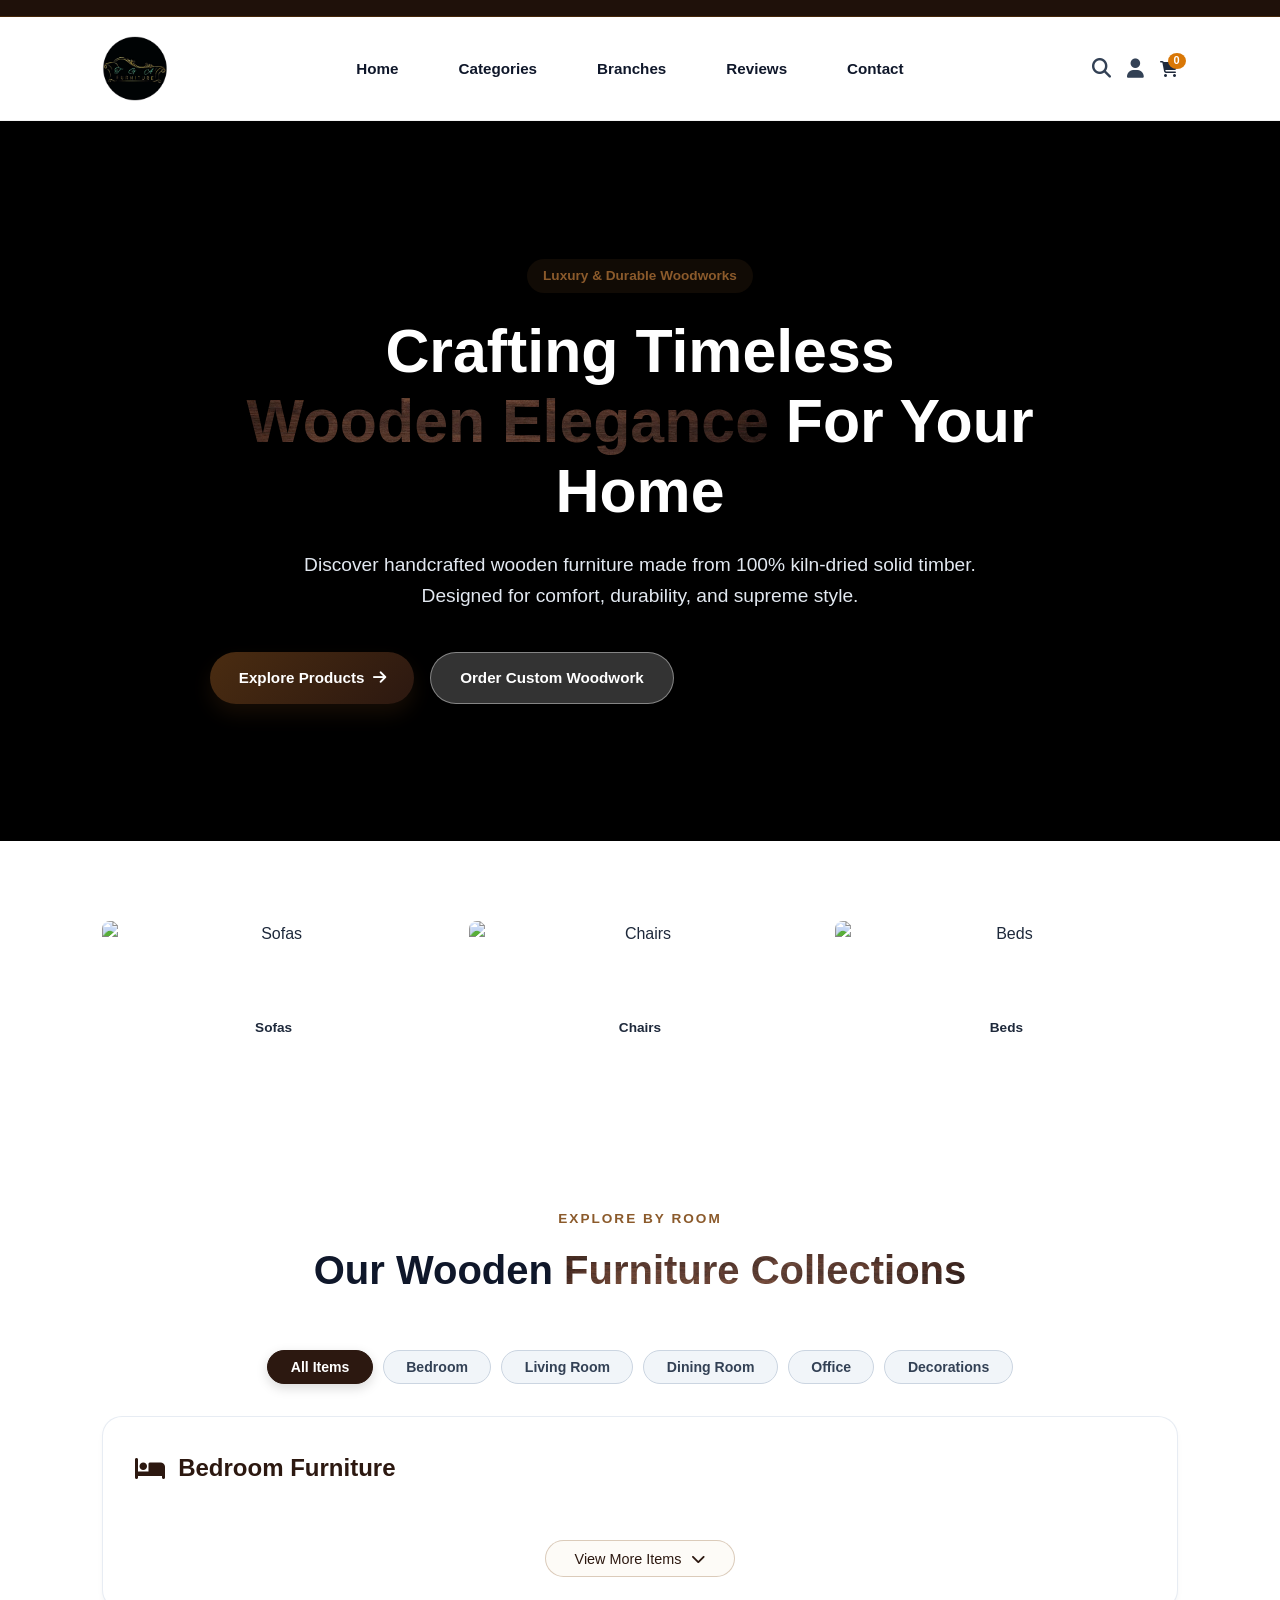
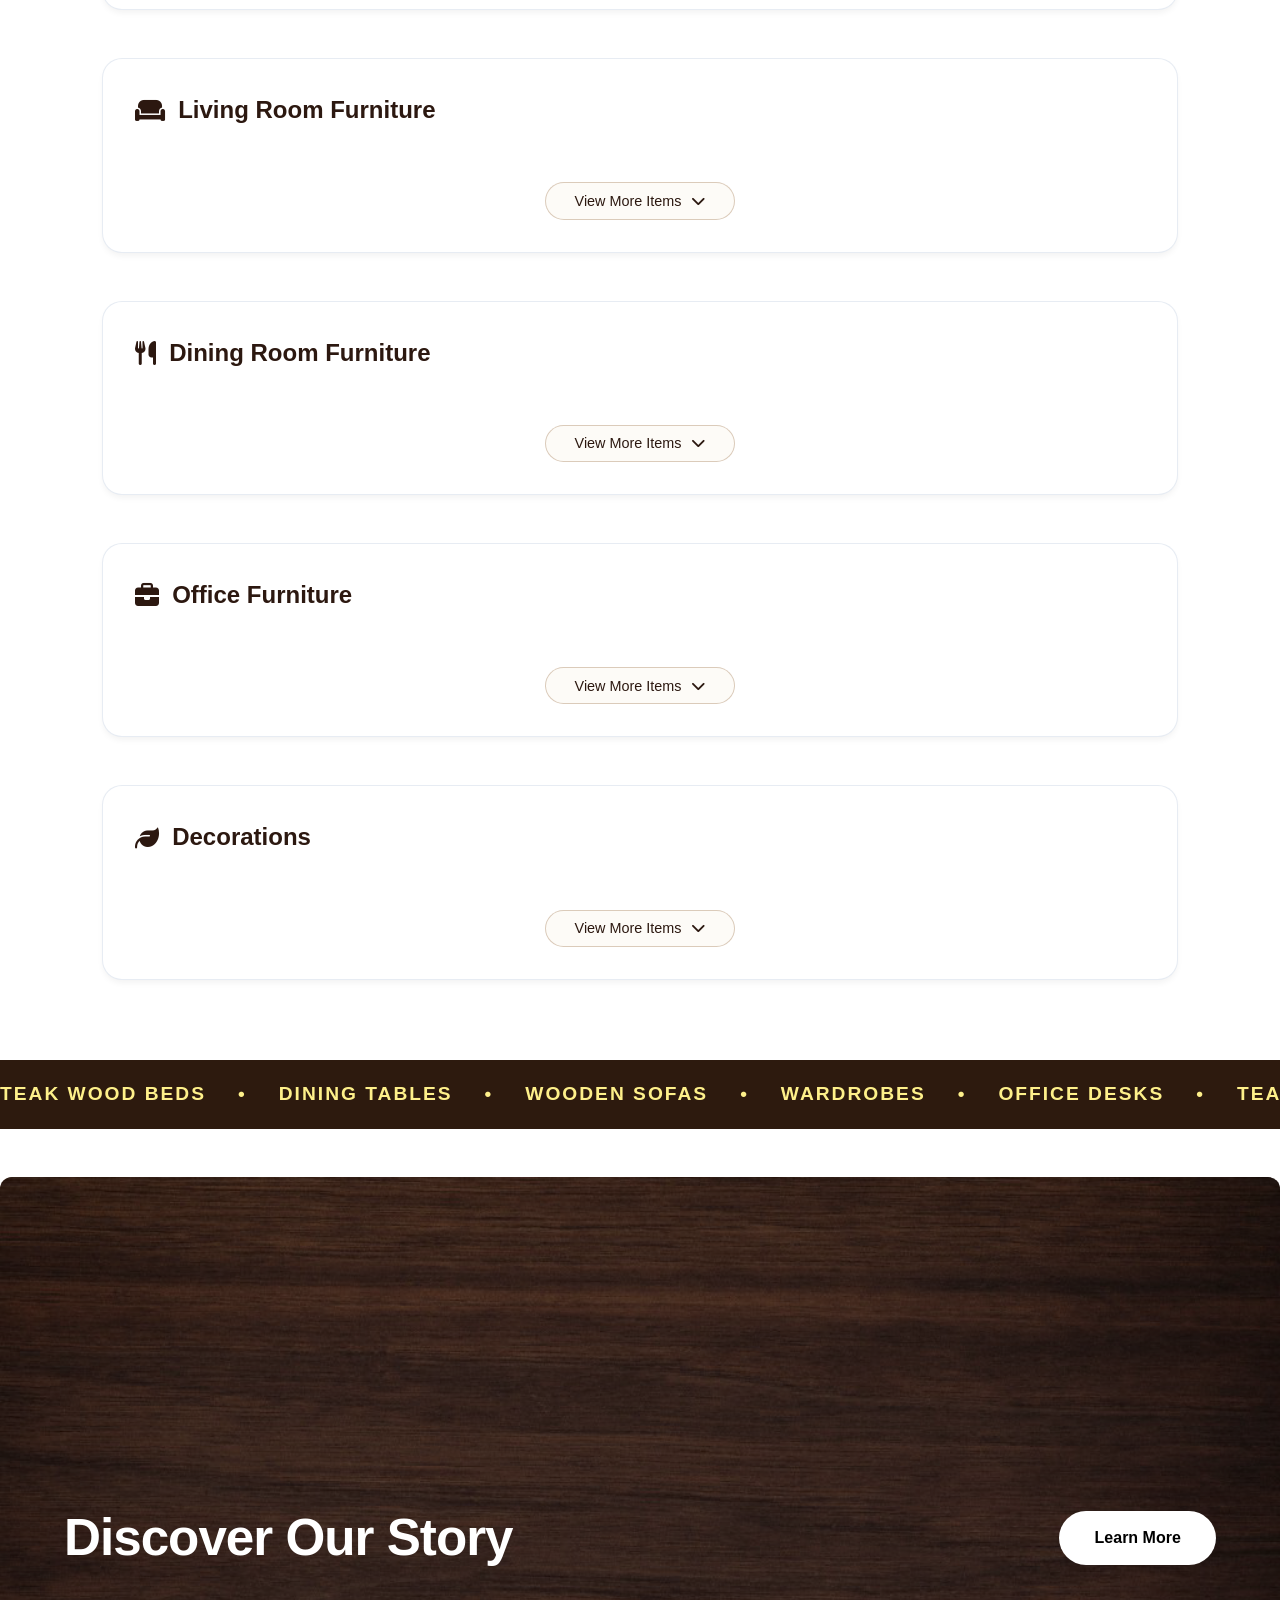
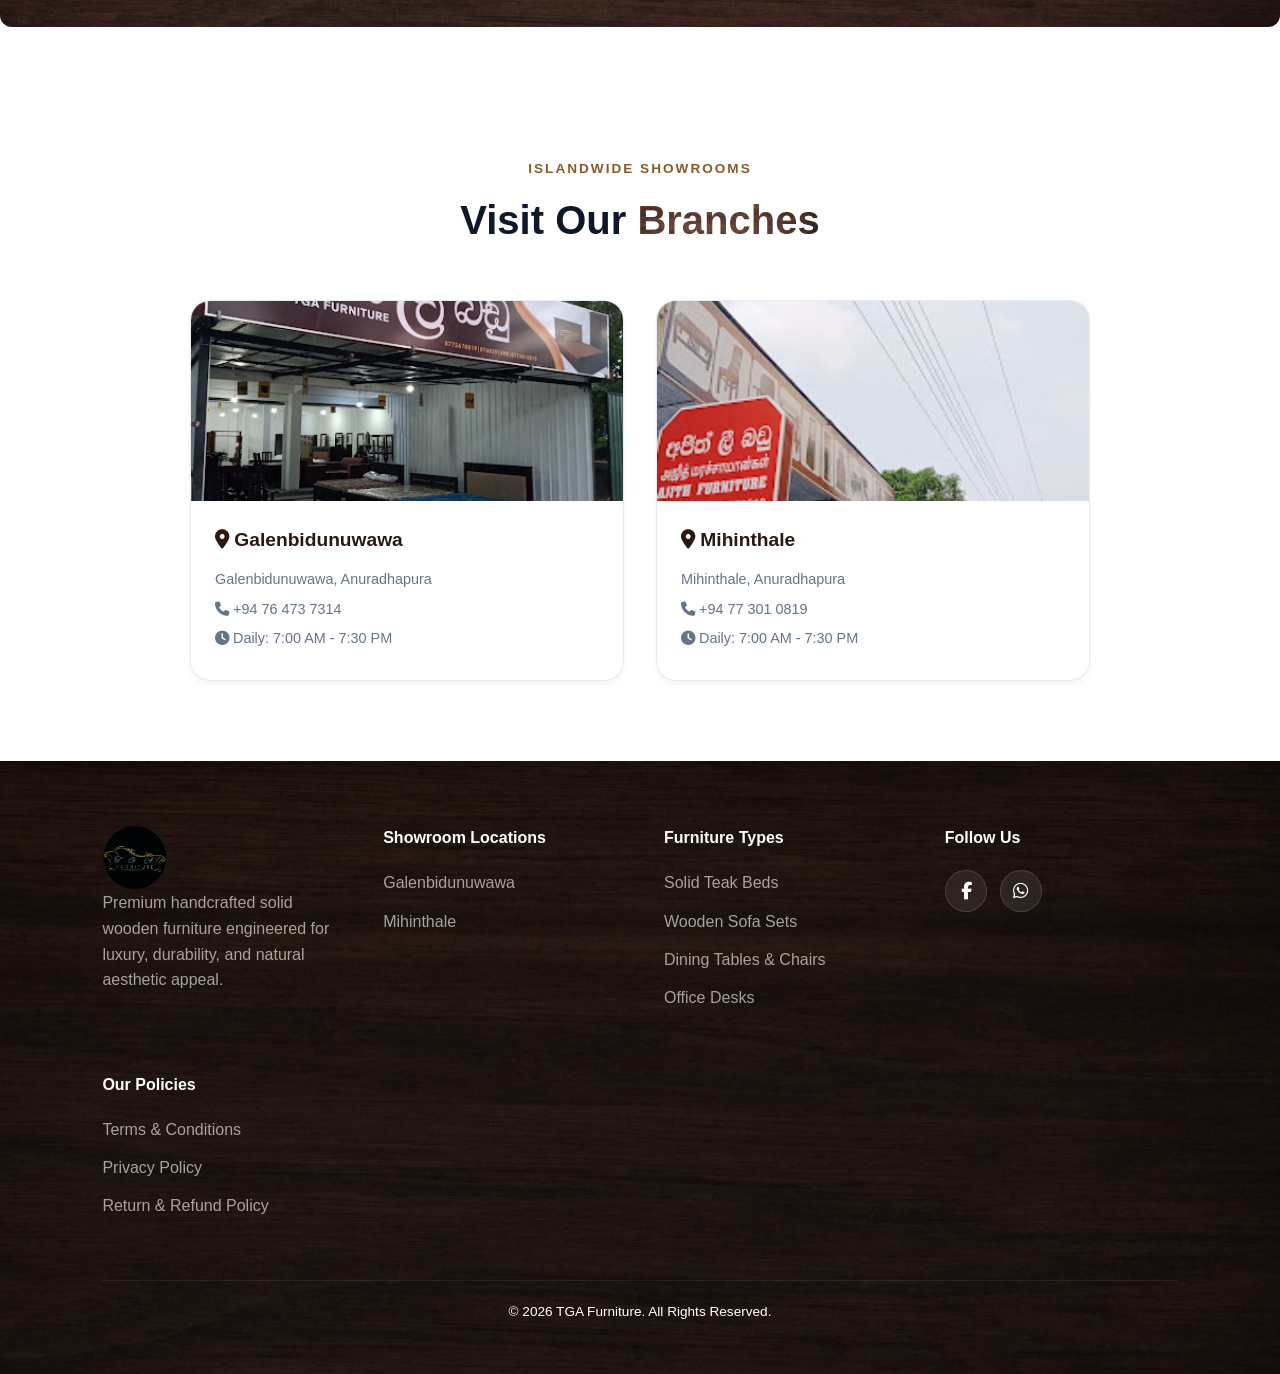
==== commit 698eae79: "Add logout confirmation prompt" ====
--- a/index.html
+++ b/index.html
@@ -291,18 +291,7 @@
         </div>
         <button type="submit" class="btn btn-primary btn-full">Login</button>
       </form>
-<!-- Logout Confirmation Modal -->
-<div id="logoutModal" class="custom-modal-overlay">
-  <div class="custom-modal-box">
-    <i class="fa-solid fa-triangle-exclamation"></i>
-    <h3>Log Out Confirmation</h3>
-    <p>Oyata aniwaaryenma log out wenna oneda?</p>
-    <div class="custom-modal-actions">
-      <button type="button" class="custom-modal-btn btn-cancel" onclick="closeLogoutModal()">Cancel</button>
-      <button type="button" class="custom-modal-btn btn-confirm" id="confirmLogoutBtn">Yes, Logout</button>
-    </div>
-  </div>
-</div>
+
     
       <form id="registerForm" onsubmit="handleRegister(event)" style="display: none;">
         <div class="input-group">
--- a/style.css
+++ b/style.css
@@ -3252,92 +3252,3 @@
 .toast-close-btn:hover {
   color: #ffffff;
 }  
-/* Custom Logout Confirm Modal Styling */
-.custom-modal-overlay {
-  position: fixed;
-  top: 0;
-  left: 0;
-  width: 100%;
-  height: 100%;
-  background: rgba(0, 0, 0, 0.5);
-  display: flex;
-  justify-content: center;
-  align-items: center;
-  z-index: 9999;
-  opacity: 0;
-  visibility: hidden;
-  transition: all 0.3s ease;
-}
-
-.custom-modal-overlay.active {
-  opacity: 1;
-  visibility: visible;
-}
-
-.custom-modal-box {
-  background: #ffffff;
-  padding: 25px;
-  border-radius: 12px;
-  width: 90%;
-  max-width: 400px;
-  text-align: center;
-  box-shadow: 0 10px 25px rgba(0, 0, 0, 0.2);
-  transform: translateY(-20px);
-  transition: transform 0.3s ease;
-}
-
-.custom-modal-overlay.active .custom-modal-box {
-  transform: translateY(0);
-}
-
-.custom-modal-box i {
-  font-size: 3rem;
-  color: #ef4444;
-  margin-bottom: 15px;
-}
-
-.custom-modal-box h3 {
-  margin: 0 0 10px;
-  color: #1e293b;
-  font-size: 1.25rem;
-}
-
-.custom-modal-box p {
-  color: #64748b;
-  font-size: 0.95rem;
-  margin-bottom: 20px;
-}
-
-.custom-modal-actions {
-  display: flex;
-  gap: 10px;
-  justify-content: center;
-}
-
-.custom-modal-btn {
-  padding: 10px 20px;
-  border: none;
-  border-radius: 6px;
-  font-weight: 600;
-  cursor: pointer;
-  font-size: 0.9rem;
-  transition: background 0.2s;
-}
-
-.btn-cancel {
-  background: #f1f5f9;
-  color: #475569;
-}
-
-.btn-cancel:hover {
-  background: #e2e8f0;
-}
-
-.btn-confirm {
-  background: #ef4444;
-  color: #ffffff;
-}
-
-.btn-confirm:hover {
-  background: #dc2626;
-}
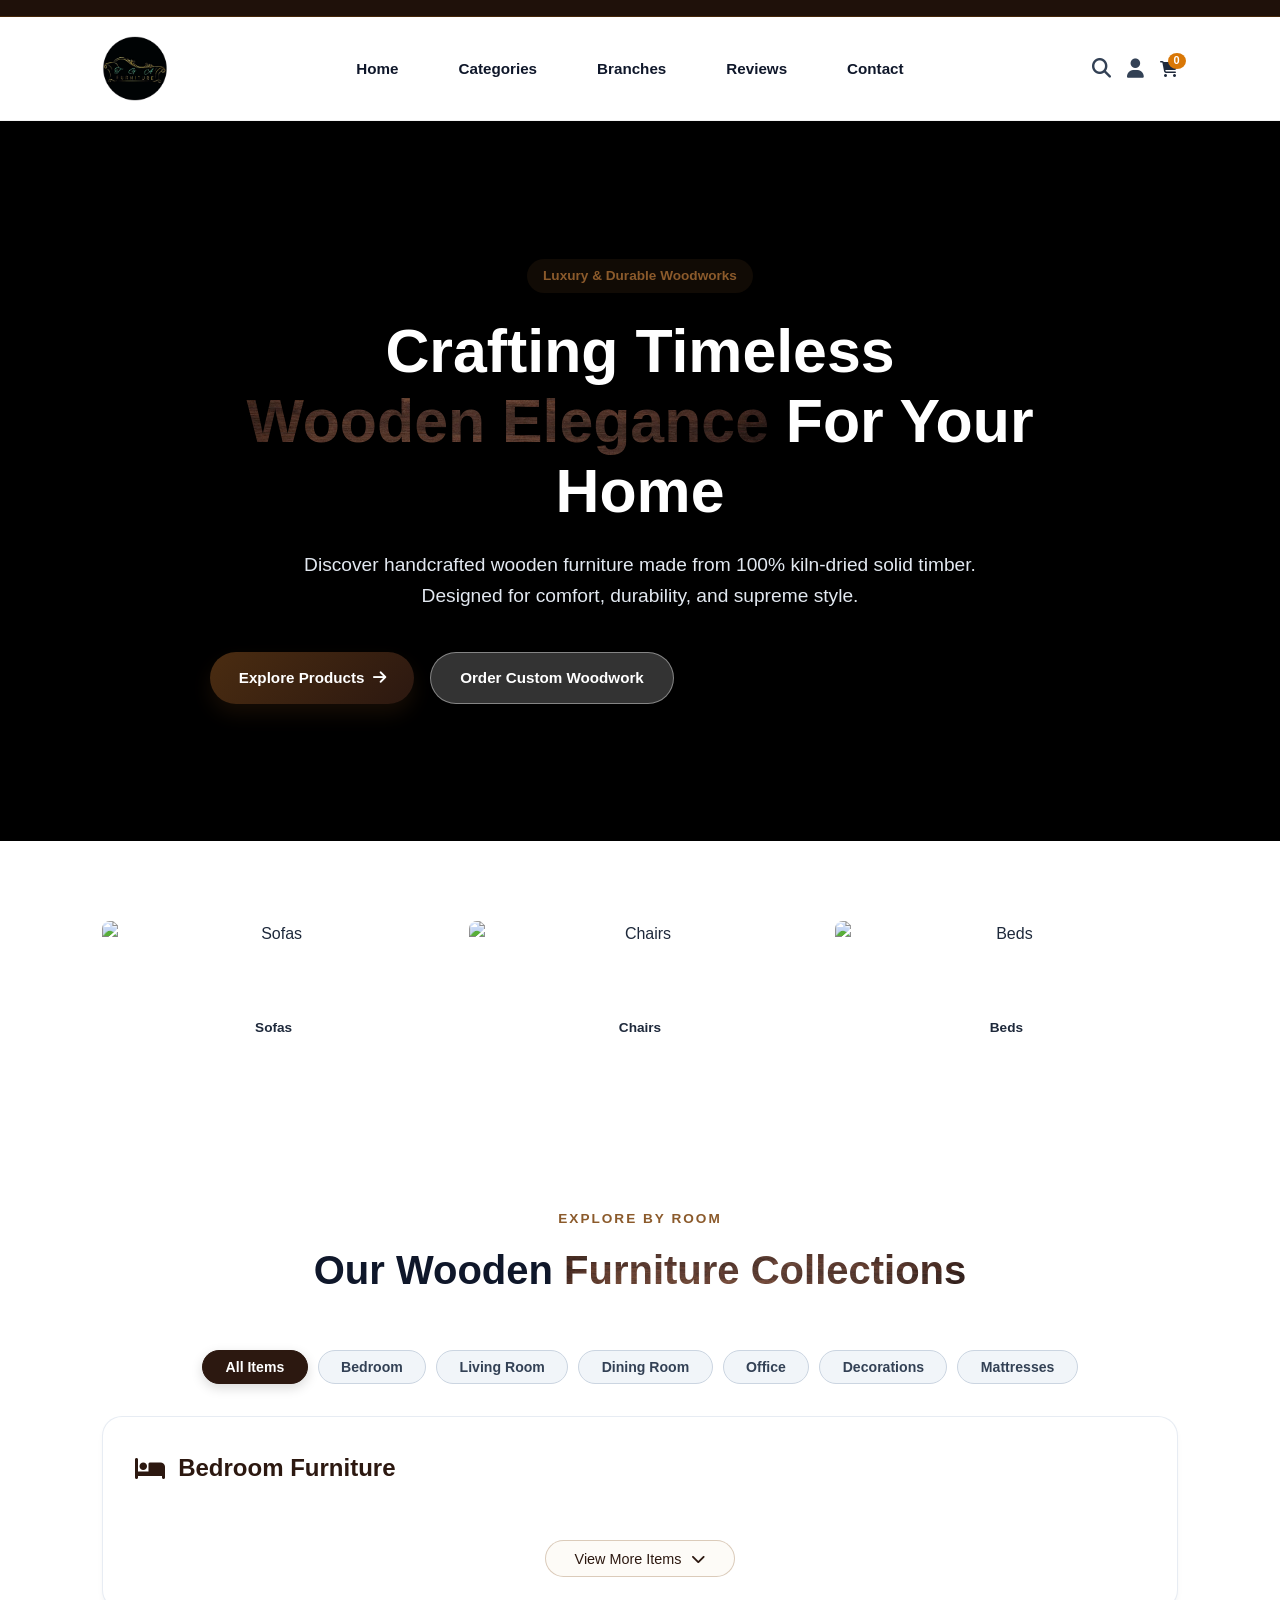
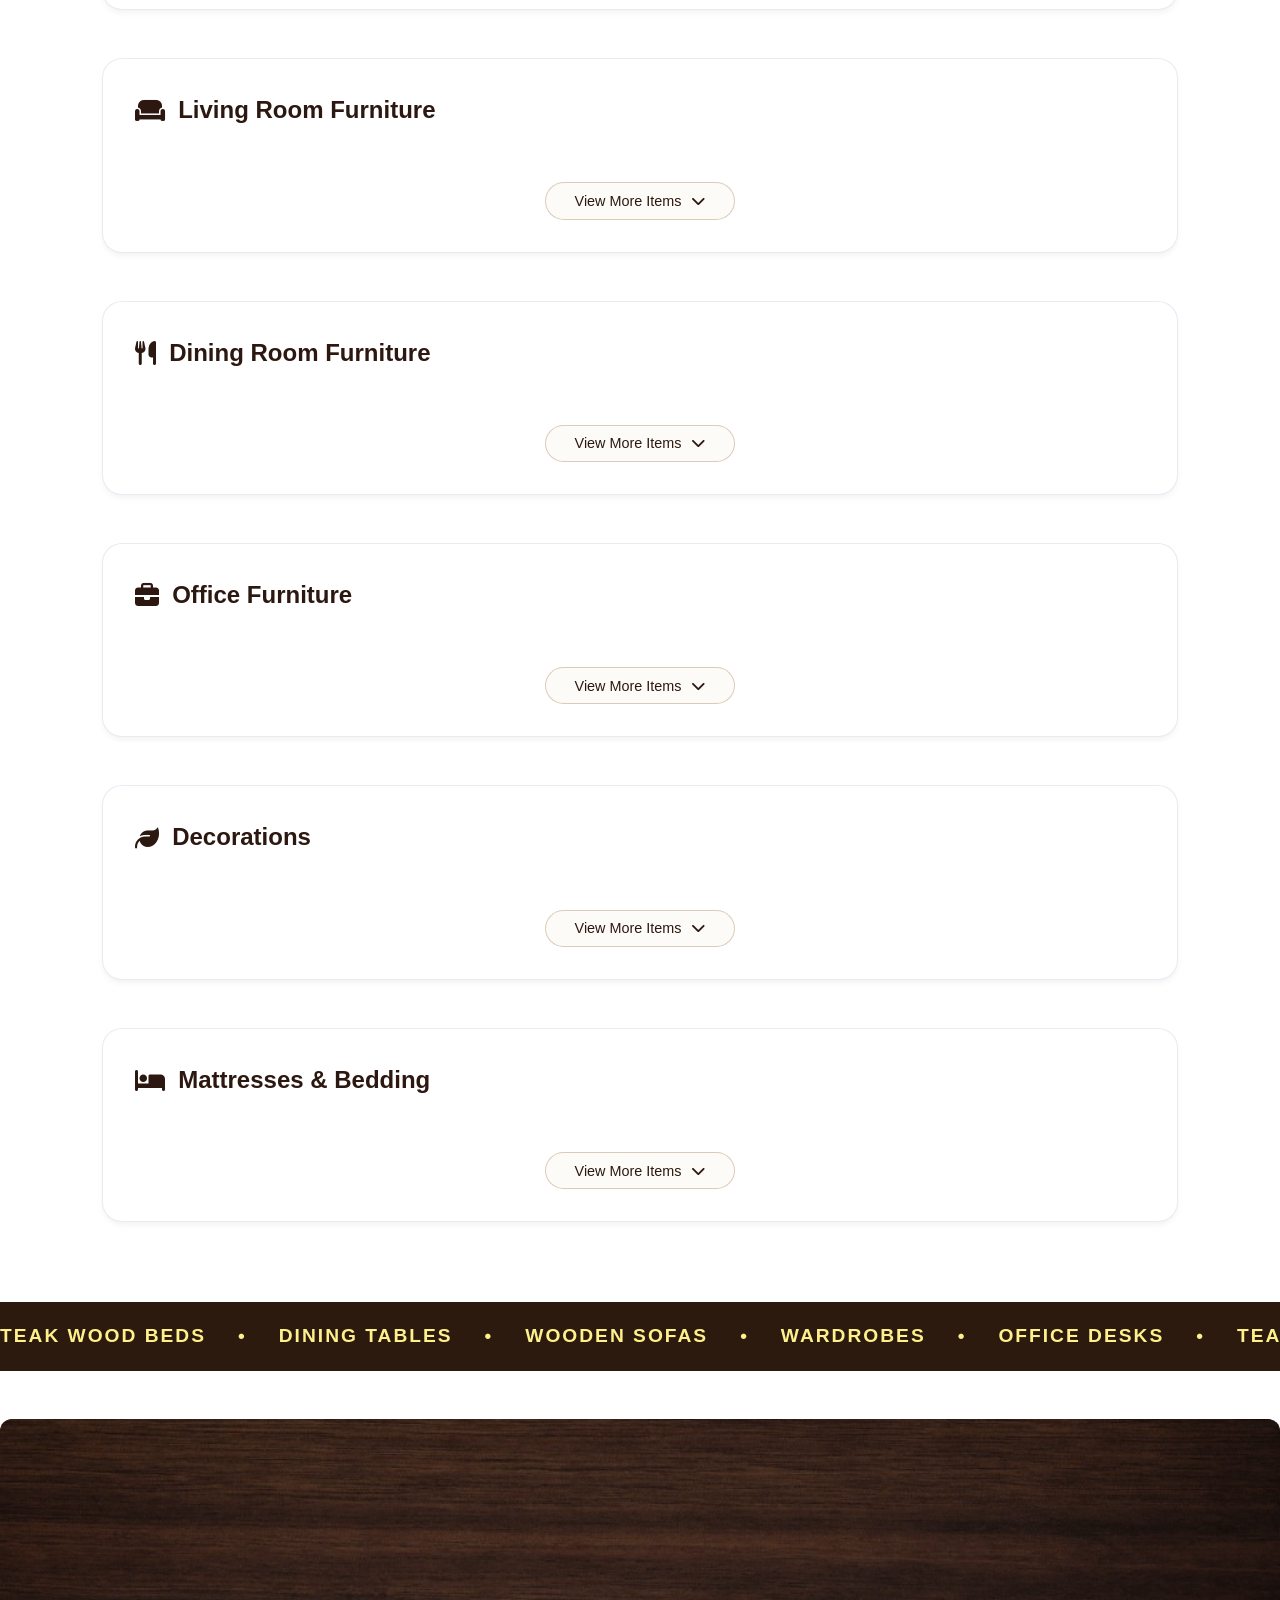
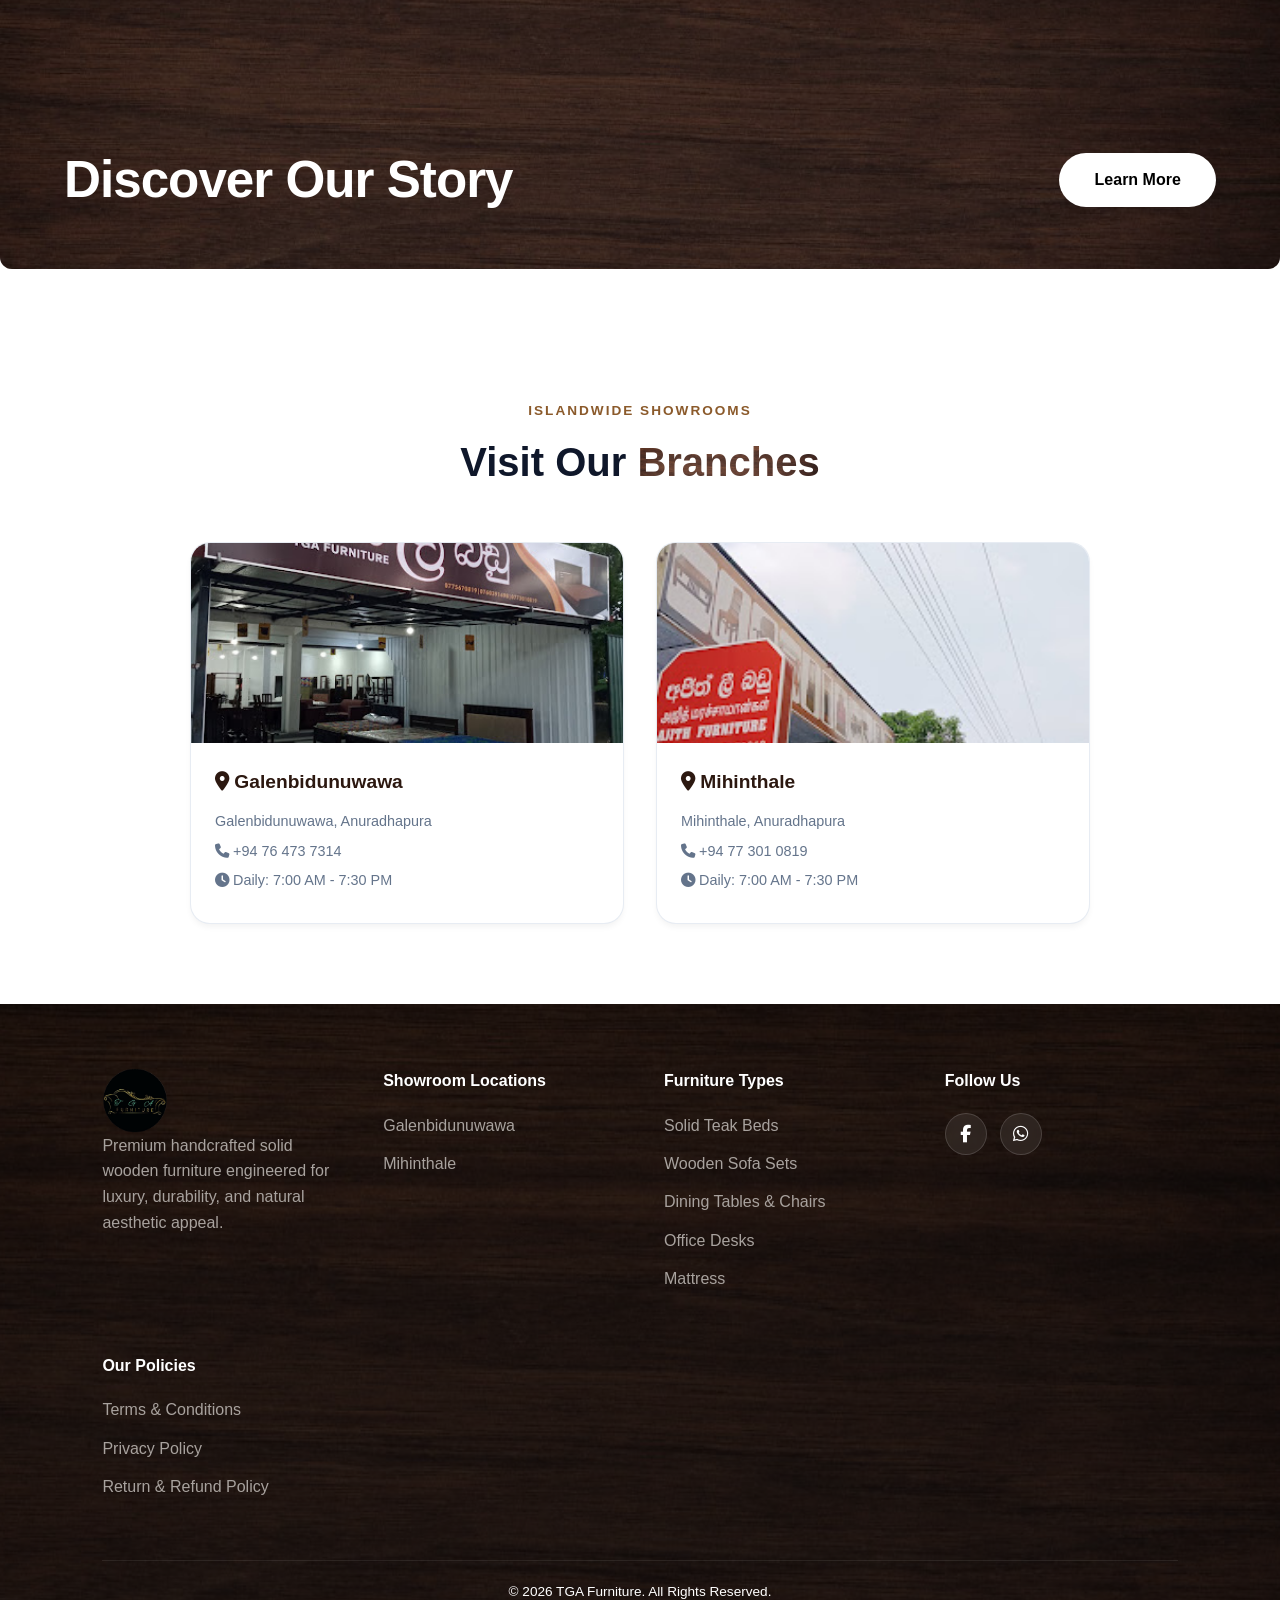
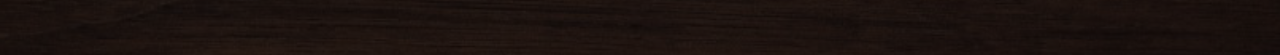
==== commit b4ffd15d: "Add mattress category and update product loading logic" ====
--- a/index.html
+++ b/index.html
@@ -145,6 +145,7 @@
       <button class="btn filter-chip" onclick="filterByCategory('dining', this)">Dining Room</button>
       <button class="btn filter-chip" onclick="filterByCategory('office', this)">Office</button>
       <button class="btn filter-chip" onclick="filterByCategory('decor', this)">Decorations</button>
+      <button class="filter-chip" onclick="filterByCategory('mattress', this)">Mattresses</button>
     </div>
 
 <div id="bedroom-sec" class="room-category-block reveal-on-scroll" data-sec-category="bedroom">
@@ -213,6 +214,18 @@
         </button>
       </div>
     </div>
+<div id="mattress-sec" class="room-category-block reveal-on-scroll" data-sec-category="mattress" style="margin-top: 3rem;">
+  <h3 class="room-title"><i class="fa-solid fa-bed"></i> Mattresses & Bedding</h3>
+  
+  <div class="furniture-item-grid grid-3-col">
+    <!-- Dynamic Products Loaded from Backend -->
+  </div>
+  <div class="category-view-more">
+    <button class="view-more-btn" onclick="toggleCategoryMore(this)">
+      View More Items <i class="fa-solid fa-chevron-down"></i>
+    </button>
+  </div>
+</div>
   </section>
 
   
@@ -453,6 +466,7 @@
           <li><a href="#living-sec">Wooden Sofa Sets</a></li>
           <li><a href="#dining-sec">Dining Tables & Chairs</a></li>
           <li><a href="#office-sec">Office Desks</a></li>
+          <li><a href="#mattress-sec">Mattress</a></li>
         </ul>
       </div>
 
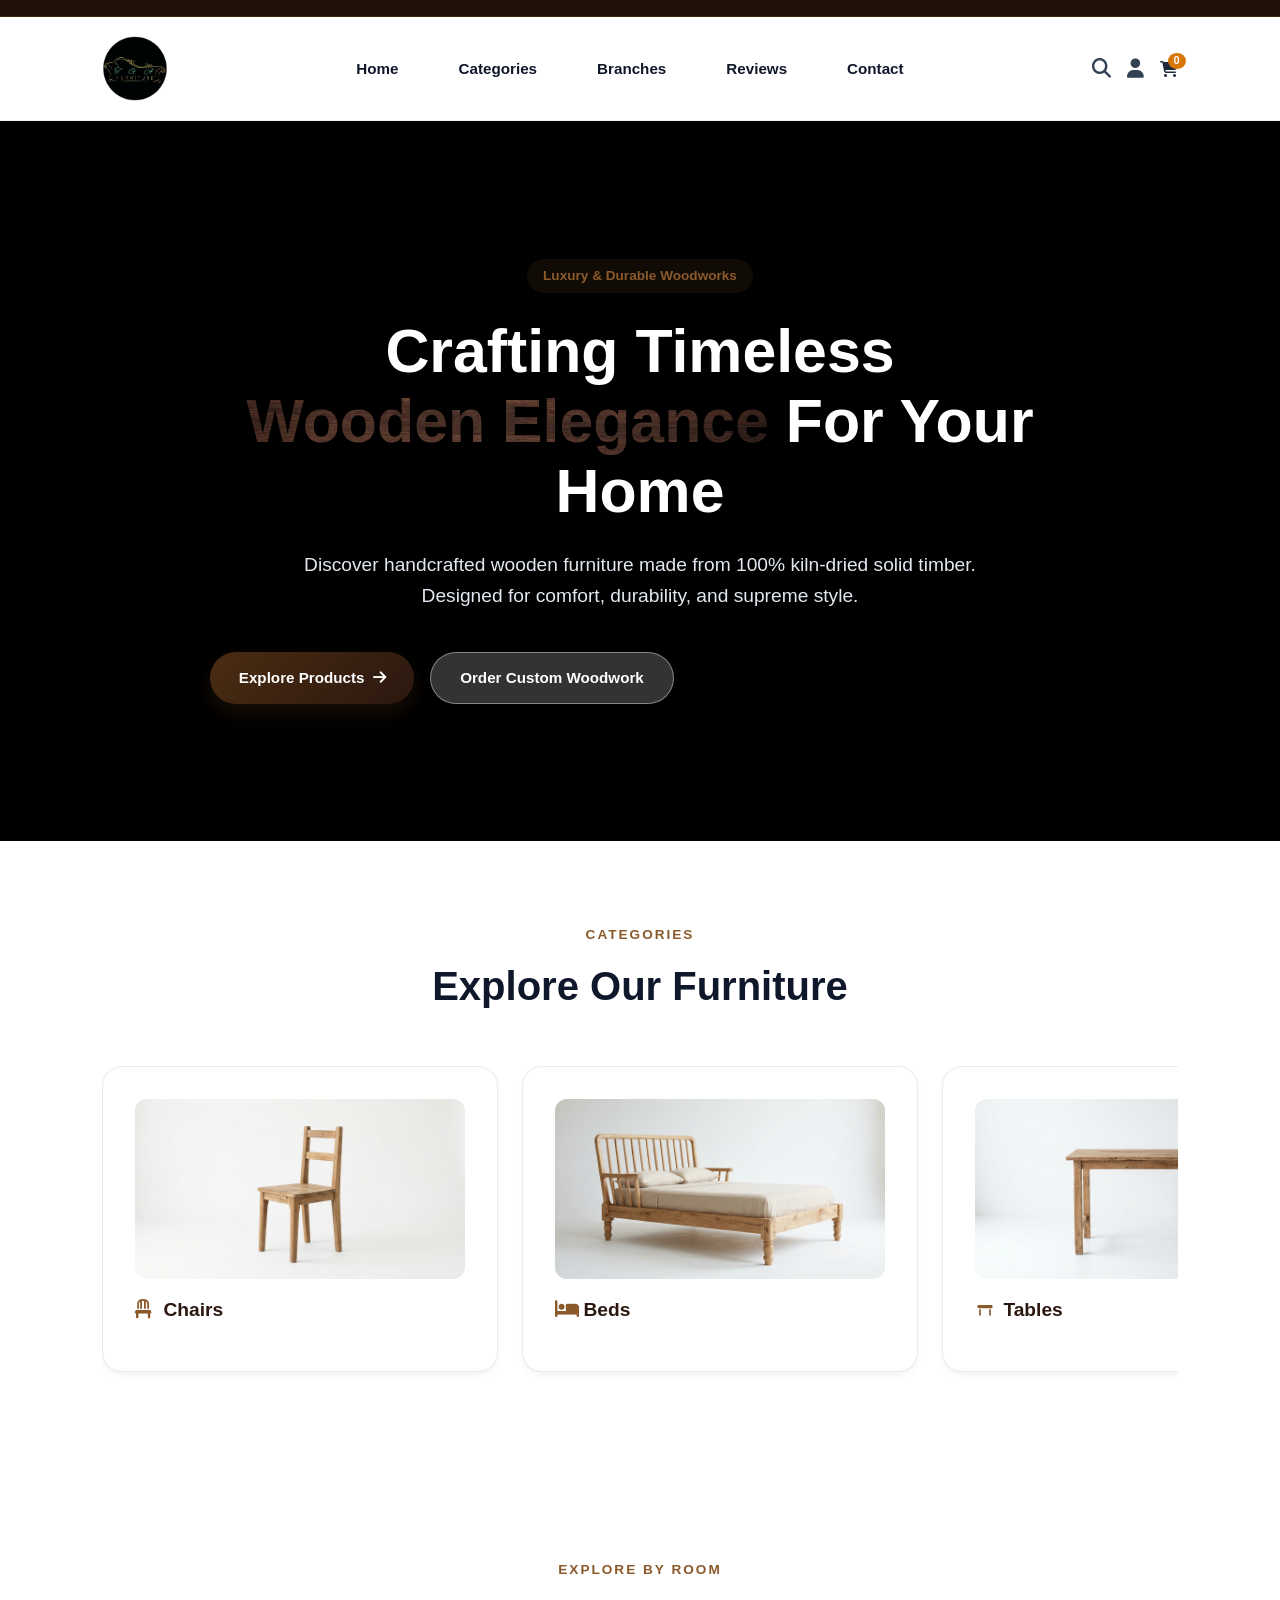
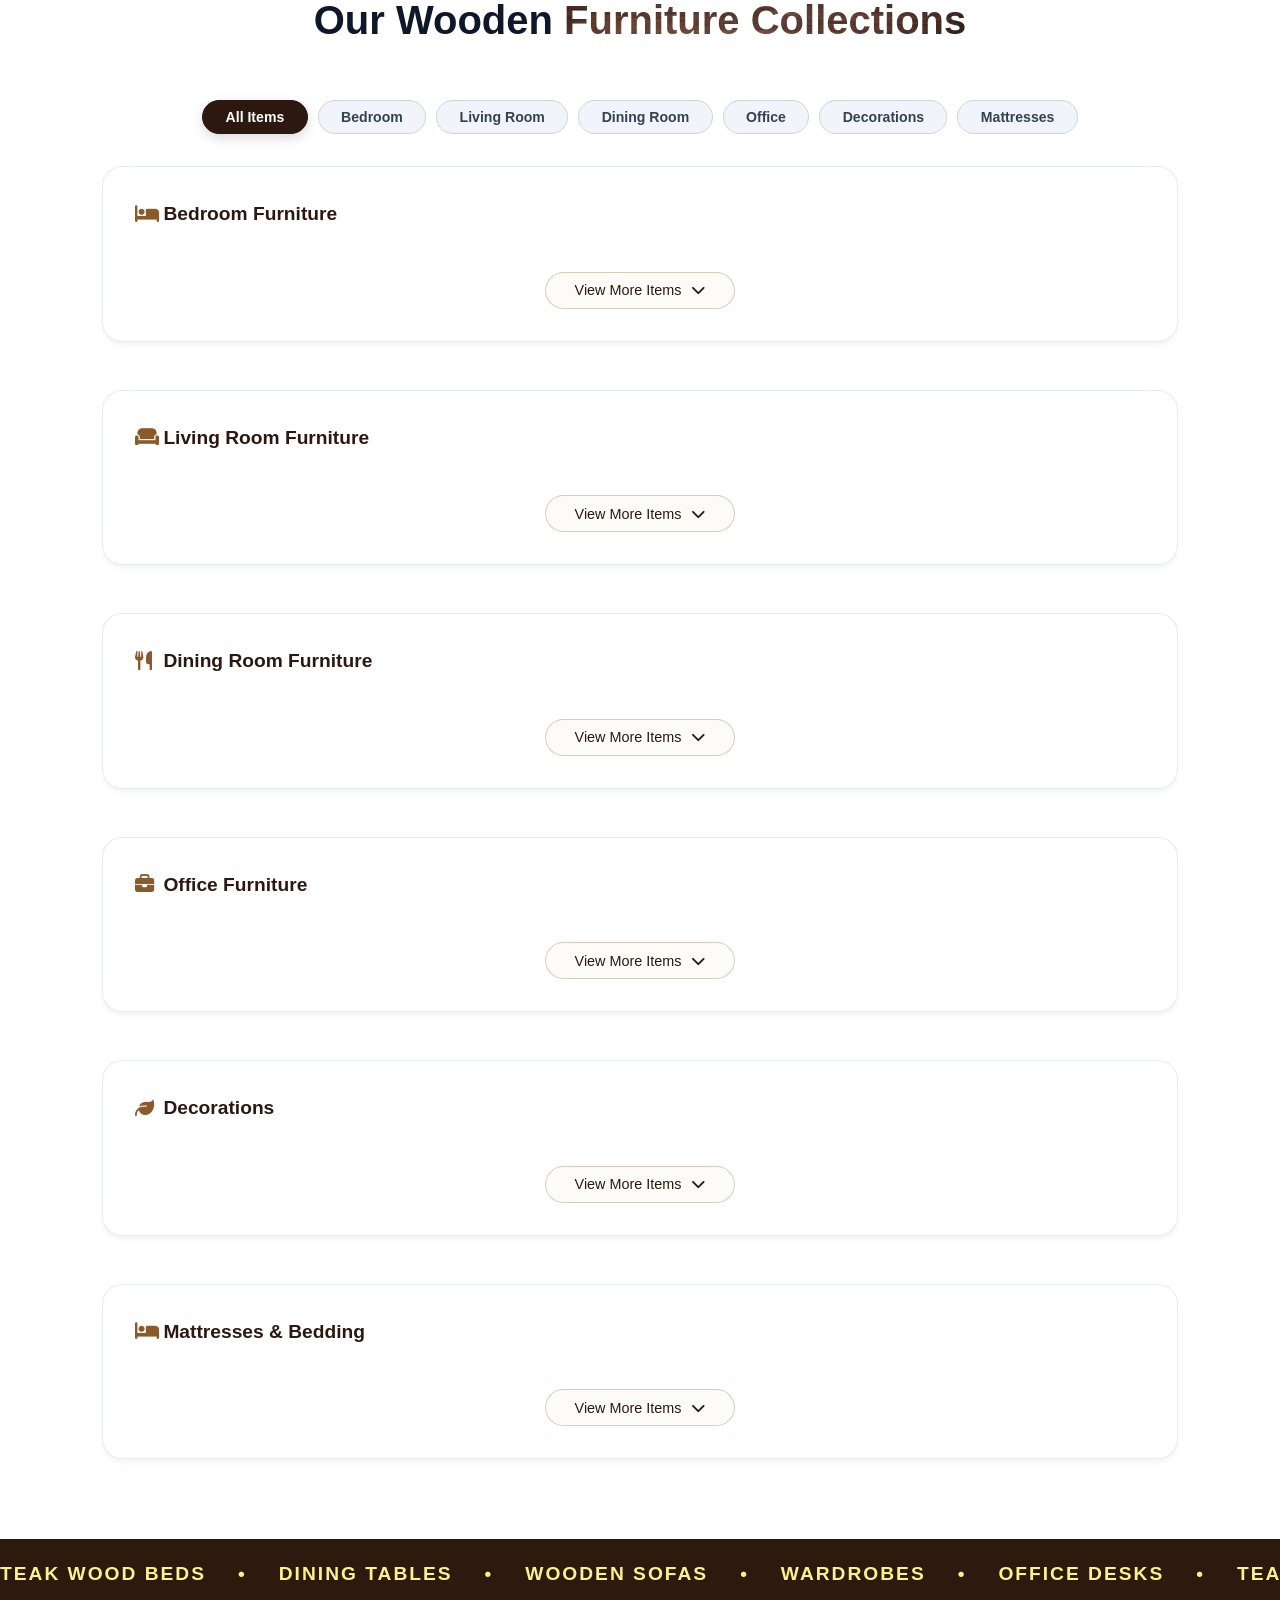
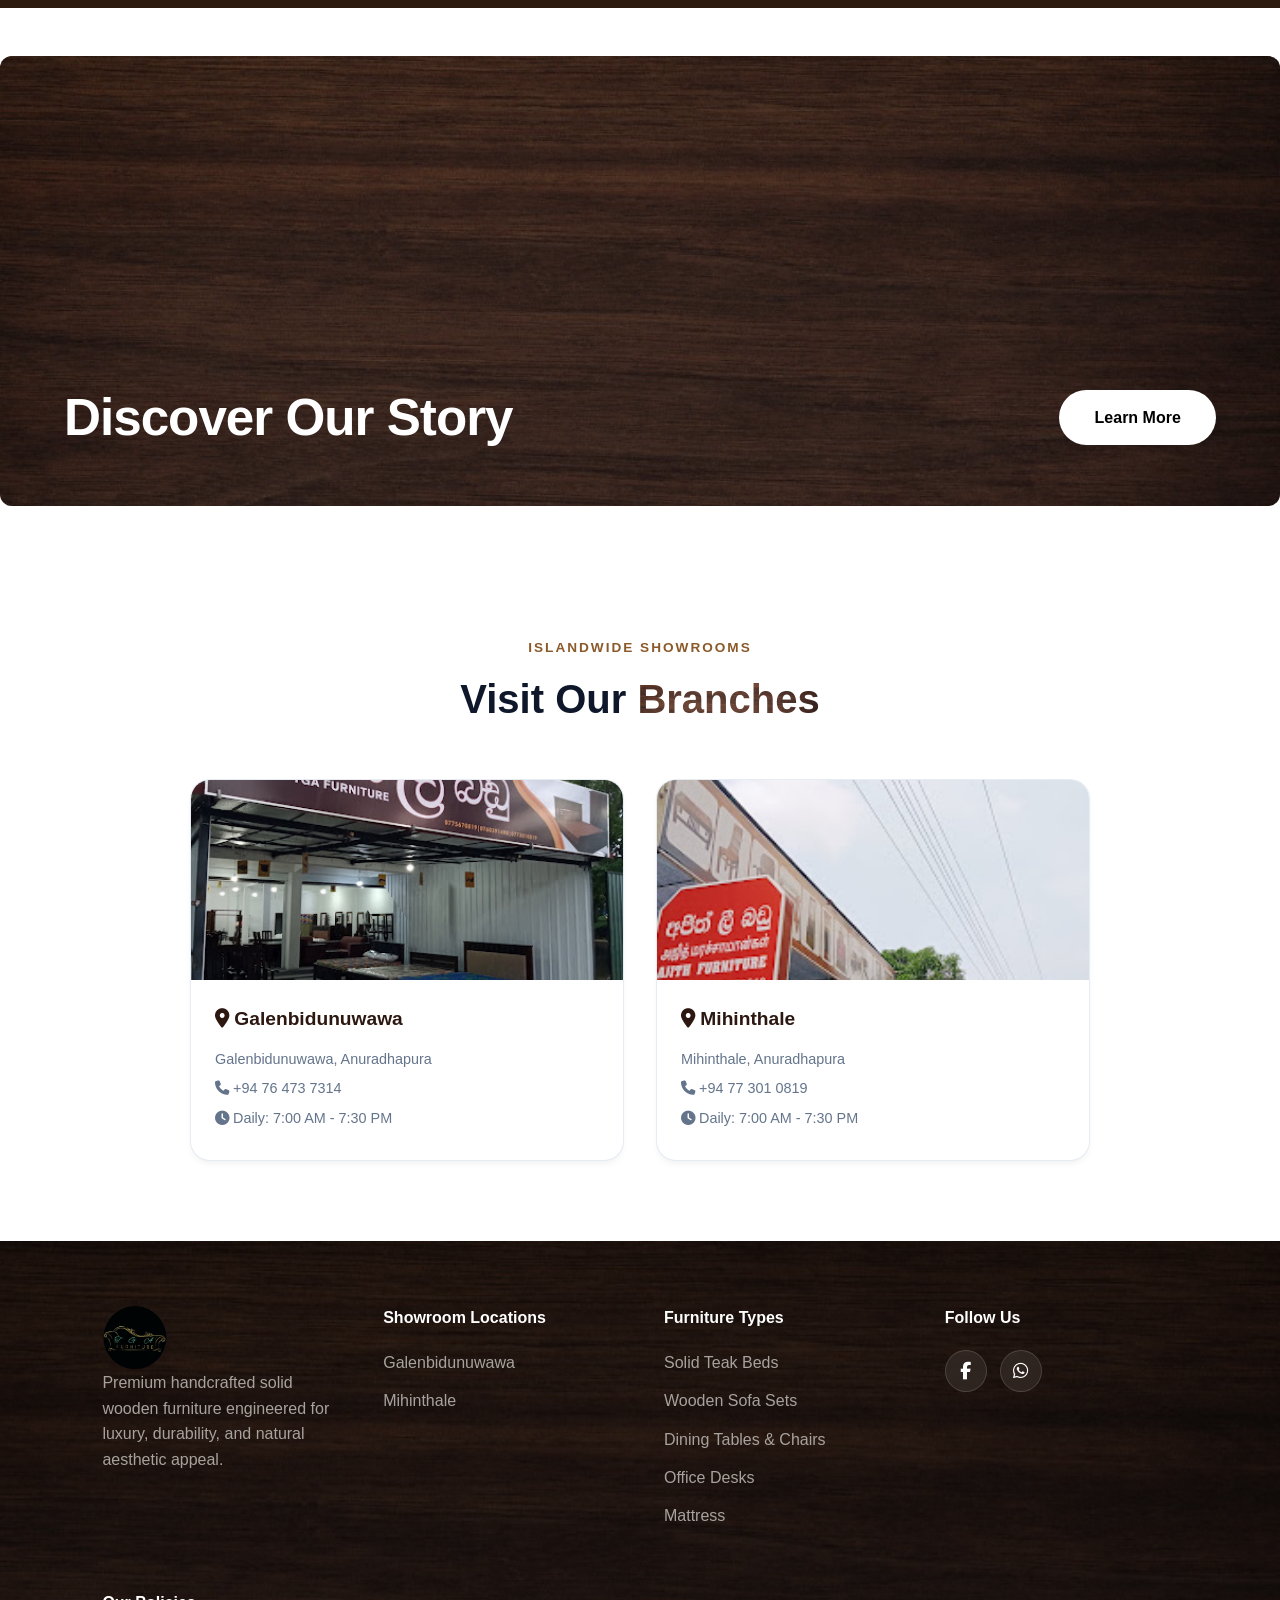
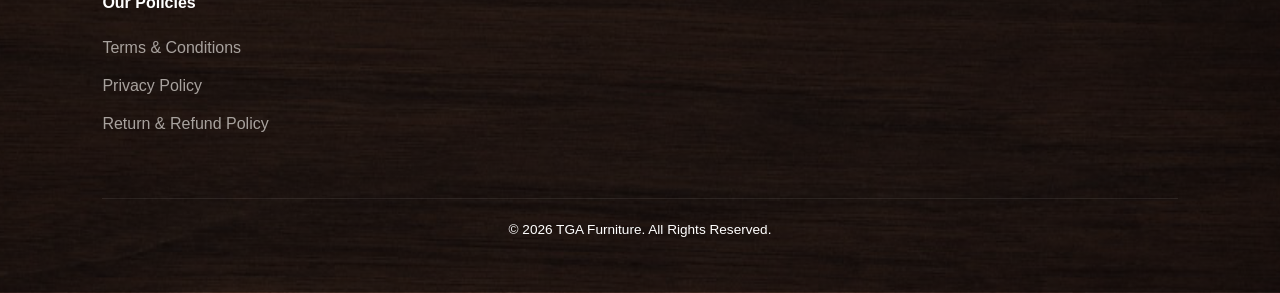
==== commit 9e0de9ac: "Update website content and add product images" ====
--- a/index.html
+++ b/index.html
@@ -103,34 +103,79 @@
     </a>
   </div>
 </section>
-  <section class="quick-categories-bar section-padding">
-    <div class="furniture-item-grid">
-      <div class="furniture-card" onclick="location.href='#living-sec'">
-        <img src="https://images.unsplash.com/photo-1555041469-a586c61ea9bc?w=500&q=80" alt="Sofas">
-        <h4>Sofas</h4>
-      </div>
-      <div class="furniture-card" onclick="location.href='#living-sec'">
-        <img src="https://images.unsplash.com/photo-1586023492125-27b2c045efd7?w=500&q=80" alt="Chairs">
-        <h4>Chairs</h4>
-      </div>
-      <div class="furniture-card" onclick="location.href='#bedroom-sec'">
-        <img src="https://images.unsplash.com/photo-1505693416388-ac5ce068fe85?w=500&q=80" alt="Beds">
-        <h4>Beds</h4>
-      </div>
-      <div class="furniture-card" onclick="location.href='#dining-sec'">
-        <img src="https://images.unsplash.com/photo-1617806118233-18e1de247200?w=500&q=80" alt="Tables">
-        <h4>Tables</h4>
-      </div>
-      <div class="furniture-card" onclick="location.href='#bedroom-sec'">
-        <img src="https://images.unsplash.com/photo-1595526114035-0d45ed16cfbf?w=500&q=80" alt="Storage">
-        <h4>Storage</h4>
-      </div>
-      <div class="furniture-card" onclick="location.href='#decor-sec'">
-        <img src="https://images.unsplash.com/photo-1513519245088-0e12902e5a38?w=500&q=80" alt="Decor">
-        <h4>Decor</h4>
-      </div>
-    </div>
-  </section>
+<section class="section-padding">
+  <div class="section-header center">
+    <span class="section-tag">Categories</span>
+    <h2 class="section-title">Explore Our Furniture</h2>
+  </div>
+
+  <!-- Horizontal Scroll Container -->
+  <div class="horizontal-scroll-container">
+    <div class="horizontal-grid">
+
+      <!-- 1. Chair Block -->
+      <div class="room-category-block" id="chair-sec">
+        <div class="category-image-wrapper">
+          <img src="imageschair.jpg" alt="Chairs" class="category-img">
+        </div>
+        <h3 class="room-title"><i class="fa-solid fa-chair"></i> Chairs</h3>
+        <div class="furniture-item-grid"></div>
+      </div>
+
+      <!-- 2. Bed Block -->
+      <div class="room-category-block" id="bed-sec">
+        <div class="category-image-wrapper">
+          <img src="imagesbed.jpg" alt="Beds" class="category-img">
+        </div>
+        <h3 class="room-title"><i class="fa-solid fa-bed"></i> Beds</h3>
+        <div class="furniture-item-grid"></div>
+      </div>
+
+      <!-- 3. Table Block (Working Table Icon) -->
+      <div class="room-category-block" id="table-sec">
+        <div class="category-image-wrapper">
+          <img src="imagestable.jpg" alt="Tables" class="category-img">
+        </div>
+        <h3 class="room-title">
+          <!-- SVG Table Icon (Free & Exact Furniture Look) -->
+          <svg width="20" height="20" viewBox="0 0 24 24" fill="currentColor" style="vertical-align: middle;">
+            <path d="M4 6h16a1 1 0 0 1 1 1v2a1 1 0 0 1-1 1H4a1 1 0 0 1-1-1V7a1 1 0 0 1 1-1zm1 5h2v7a1 1 0 0 1-2 0v-7zm12 0h2v7a1 1 0 0 1-2 0v-7z"/>
+          </svg> 
+          Tables
+        </h3>
+        <div class="furniture-item-grid"></div>
+      </div>
+
+      <!-- 4. Storage Block -->
+      <div class="room-category-block" id="storage-sec">
+        <div class="category-image-wrapper">
+          <img src="imagesstorage.jpg" alt="Storage" class="category-img">
+        </div>
+        <h3 class="room-title"><i class="fa-solid fa-box-archive"></i> Storage</h3>
+        <div class="furniture-item-grid"></div>
+      </div>
+
+      <!-- 5. Sofa Block -->
+      <div class="room-category-block" id="sofa-sec">
+        <div class="category-image-wrapper">
+          <img src="imagessofa.jpg" alt="Sofas" class="category-img">
+        </div>
+        <h3 class="room-title"><i class="fa-solid fa-couch"></i> Sofas</h3>
+        <div class="furniture-item-grid"></div>
+      </div>
+
+      <!-- 6. Decoration Block (Vase Icon) -->
+      <div class="room-category-block" id="decor-sec">
+        <div class="category-image-wrapper">
+          <img src="imagesdecor.jpg" alt="Decoration" class="category-img">
+        </div>
+        <h3 class="room-title"><i class="fa-solid fa-jar"></i> Decoration</h3>
+        <div class="furniture-item-grid"></div>
+      </div>
+
+    </div>
+  </div>
+</section>
 
   <section id="categories" class="categories section-padding">
     <div class="section-header center reveal-on-scroll">
--- a/style.css
+++ b/style.css
@@ -1330,7 +1330,82 @@
     gap: 8px;
   }
 }
-
+/* Horizontal Scroll Wrapper */
+.horizontal-scroll-container {
+  width: 100%;
+  overflow-x: auto;
+  padding-bottom: 1.5rem;
+  /* smooth scrolling for mobile/touch */
+  -webkit-overflow-scrolling: touch; 
+}
+
+/* Scrollbar Style (Smooth & Custom) */
+.horizontal-scroll-container::-webkit-scrollbar {
+  height: 8px;
+}
+.horizontal-scroll-container::-webkit-scrollbar-track {
+  background: #f1f1f1;
+  border-radius: 10px;
+}
+.horizontal-scroll-container::-webkit-scrollbar-thumb {
+  background: var(--wood-light, #8b5a2b);
+  border-radius: 10px;
+}
+
+/* 6 Blocks Horizontal Layout */
+.horizontal-grid {
+  display: flex;
+  gap: 1.5rem;
+  min-width: max-content; /* Blocks 6 එකම පෙළට තබා ගනී */
+}
+
+
+
+.room-category-block:hover {
+  transform: translateY(-5px);
+  box-shadow: var(--shadow-lg, 0 15px 25px -5px rgba(0, 0, 0, 0.1));
+}
+
+/* Category Image Style */
+.category-image-wrapper {
+  width: 100%;
+  height: 180px;
+  border-radius: 12px;
+  overflow: hidden;
+  margin-bottom: 1rem;
+}
+
+.category-img {
+  width: 100%;
+  height: 100%;
+  object-fit: cover; /* Image එක කපී යාම හෝ Strech වීම පාලනය කරයි */
+  transition: transform 0.3s ease;
+}
+
+.room-category-block:hover .category-img {
+  transform: scale(1.05); /* Hover කිරීමේදී Image එක Zoom වේ */
+}
+
+.room-title {
+  font-size: 1.2rem;
+  font-weight: 700;
+  color: var(--wood-dark, #2c1810);
+  margin-bottom: 0.8rem;
+  display: flex;
+  align-items: center;
+  gap: 0.5rem;
+}
+
+/* සියලුම Category Titles වල Icons සඳහා එකම Color එකක් ලබාදීම */
+.room-title i,
+.room-title svg {
+  color: var(--wood-light, #8b5a2b);
+  fill: var(--wood-light, #8b5a2b); /* SVG එකෙහි පාට වෙනස් කිරීමට */
+  width: 20px;
+  height: 20px;
+  display: inline-block;
+  vertical-align: middle;
+}
 
 /* --- 2. Font Surface Background Image එක නිවැරදි කිරීම --- */
 .wooden-text-surface {
@@ -3252,3 +3327,79 @@
 .toast-close-btn:hover {
   color: #ffffff;
 }  
+/* --- Search Drawer Horizontal Scrollable Grid --- */
+.search-results-grid {
+  display: flex !important;
+  flex-direction: row !important;
+  gap: 12px !important;
+  overflow-x: auto !important; /* Horizontal Scrolling සක්‍රිය කරයි */
+  overflow-y: hidden !important;
+  padding: 10px 5px 15px 5px !important;
+  scroll-behavior: smooth;
+  -webkit-overflow-scrolling: touch;
+}
+
+/* Scrollbar එක පෙනුම ලස්සන කිරීම */
+.search-results-grid::-webkit-scrollbar {
+  height: 6px;
+}
+
+.search-results-grid::-webkit-scrollbar-track {
+  background: #f1f5f9;
+  border-radius: 10px;
+}
+
+.search-results-grid::-webkit-scrollbar-thumb {
+  background: var(--wood-light, #8b5a2b);
+  border-radius: 10px;
+}
+
+/* Search Results ඇතුළත Cards කුඩා කිරීම */
+.search-results-grid .furniture-card {
+  min-width: 140px !important;
+  max-width: 140px !important;
+  height: 210px !important;
+  flex-shrink: 0 !important;
+  border-radius: 10px !important;
+  overflow: hidden !important;
+  border: 1px solid #e2e8f0 !important;
+  box-shadow: 0 2px 5px rgba(0,0,0,0.05) !important;
+  background: #ffffff !important;
+}
+
+/* Search Result Image එක කුඩා කිරීම */
+.search-results-grid .furniture-card img {
+  height: 90px !important;
+  width: 100% !important;
+  object-fit: cover !important;
+}
+
+/* Card ඇතුළත Text කුඩා කිරීම */
+.search-results-grid .furniture-card-info {
+  padding: 8px !important;
+}
+
+.search-results-grid .furniture-card-info h4 {
+  font-size: 0.78rem !important;
+  line-height: 1.2 !important;
+  margin-bottom: 4px !important;
+  display: -webkit-box;
+  -webkit-line-clamp: 2;
+  -webkit-box-orient: vertical;
+  overflow: hidden;
+}
+
+.search-results-grid .furniture-card-info p {
+  display: none !important; /* Category text එක සඟවා ඉඩ ඉතිරි කිරීම */
+}
+
+.search-results-grid .furniture-card-info .price {
+  font-size: 0.75rem !important;
+  margin-top: 2px !important;
+}
+
+.search-results-grid .add-to-cart-btn {
+  padding: 4px 8px !important;
+  font-size: 0.7rem !important;
+  margin-top: 6px !important;
+}
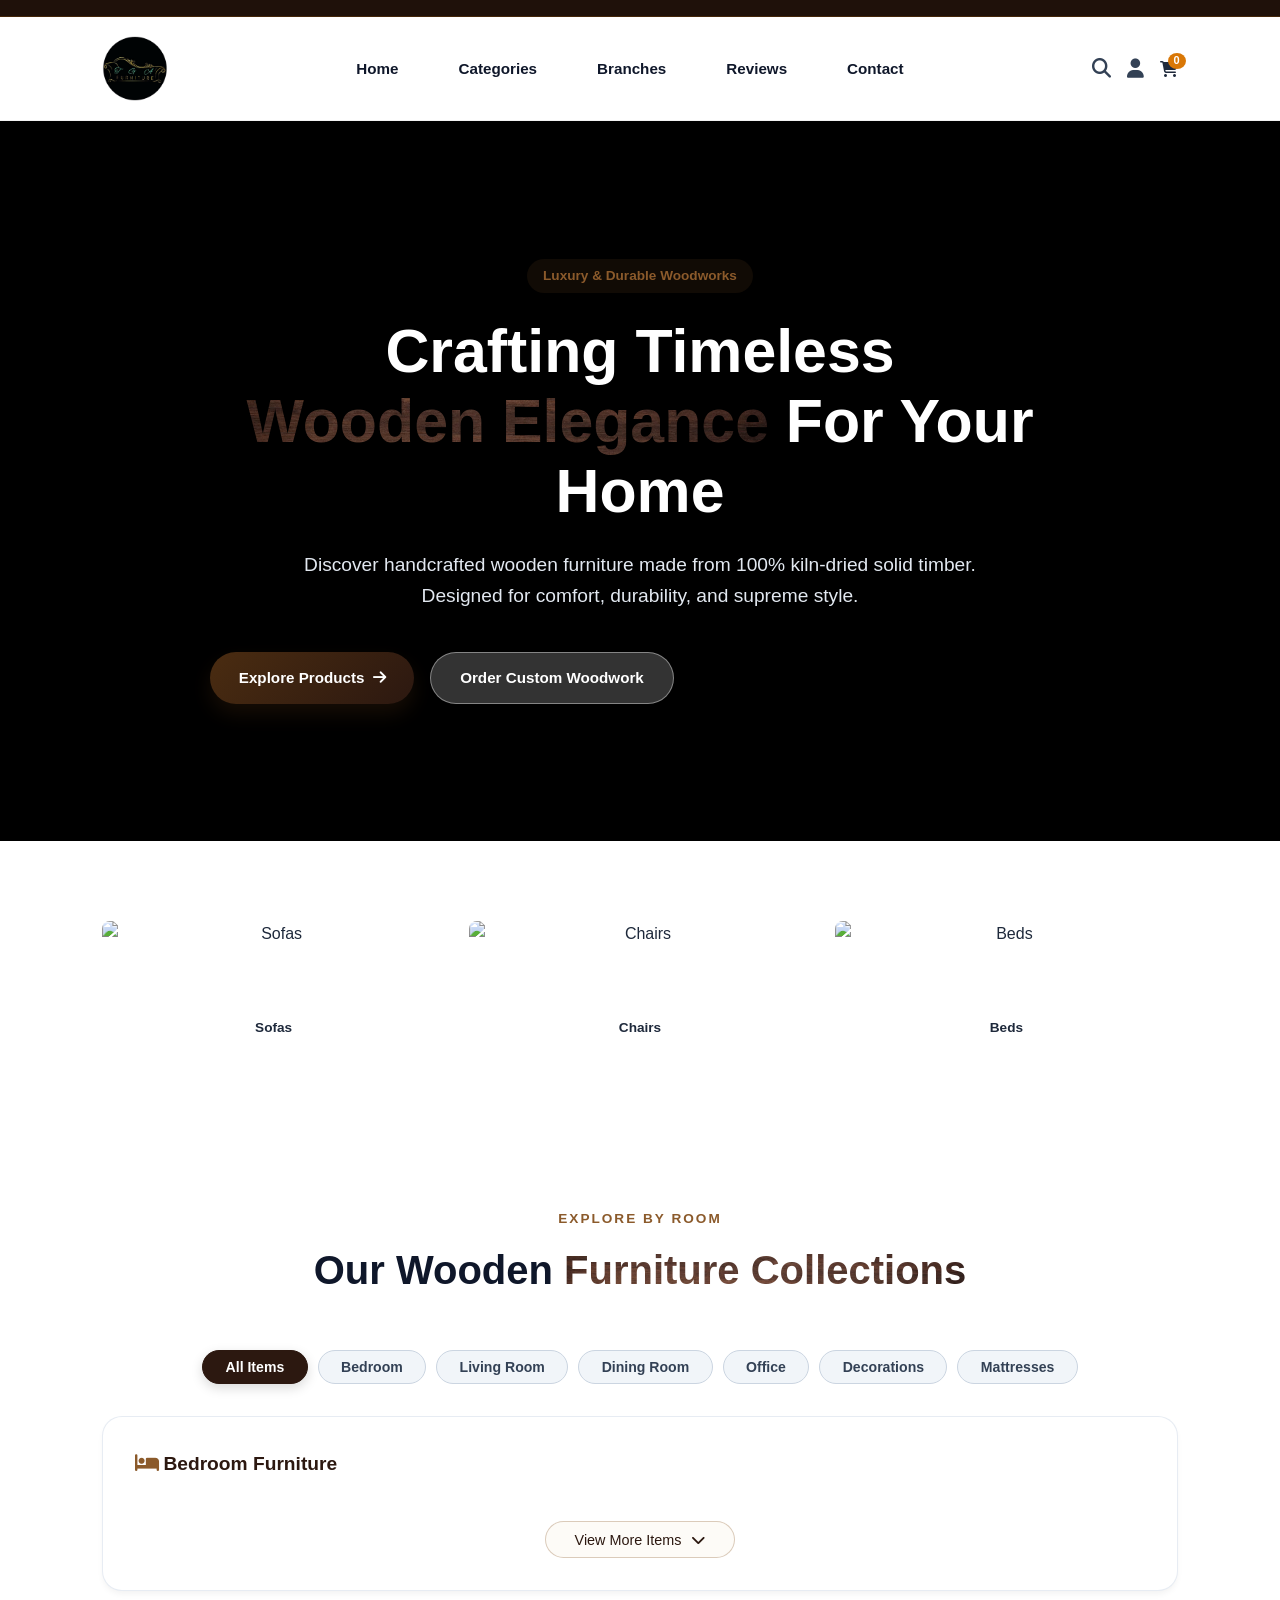
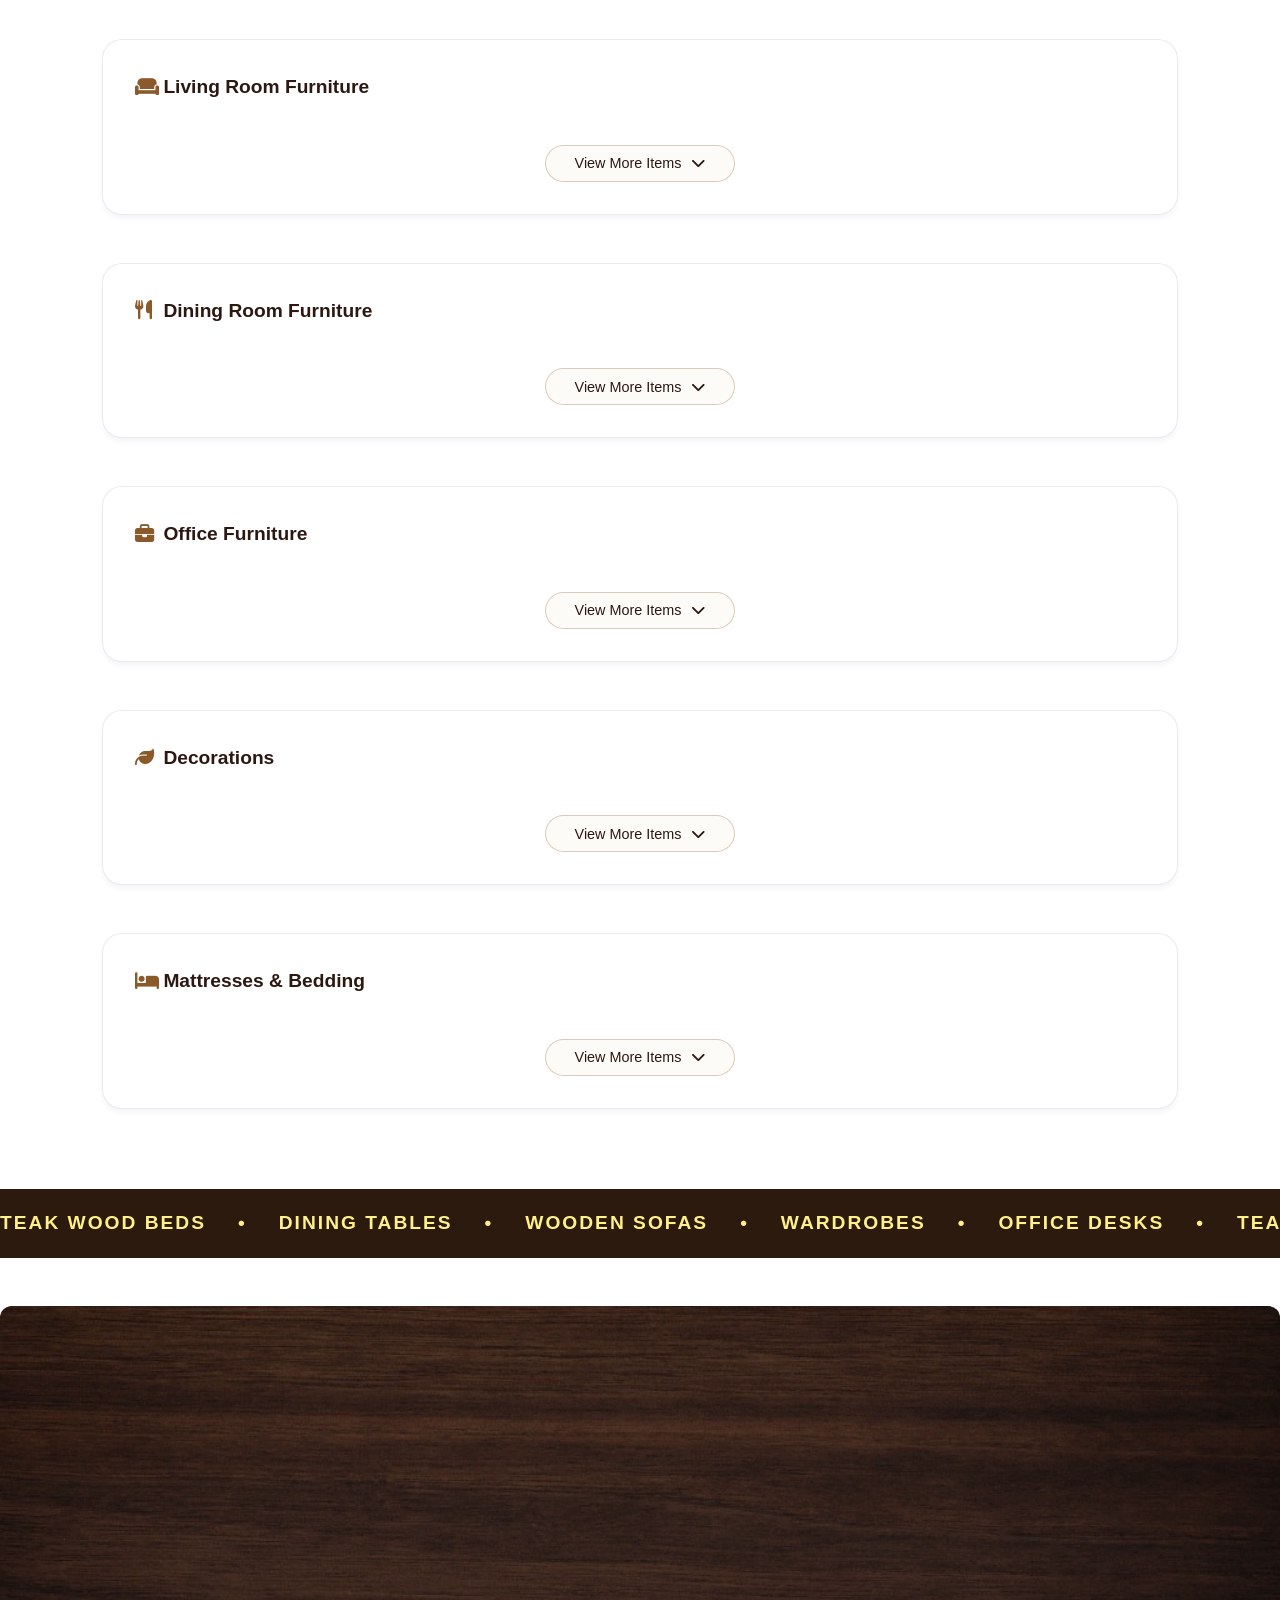
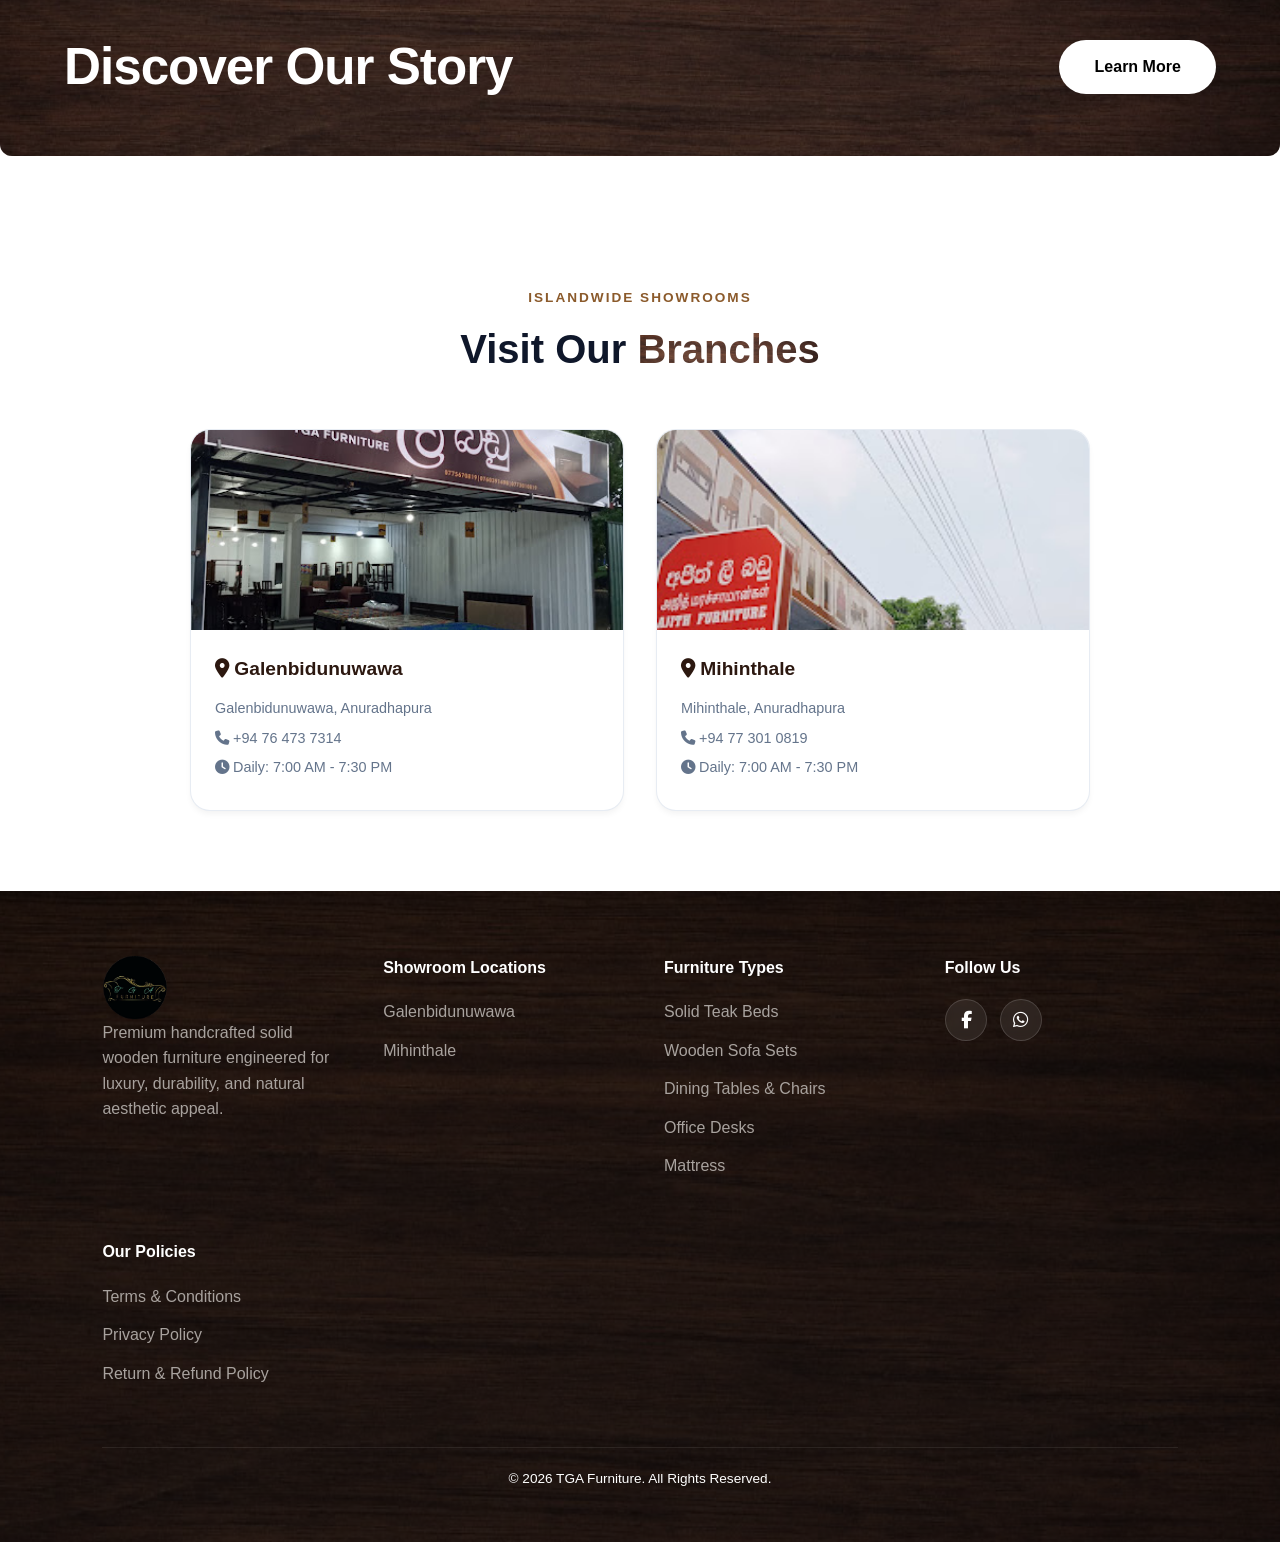
==== commit 7f5253e6: "Update website content and add product images" ====
--- a/index.html
+++ b/index.html
@@ -103,79 +103,34 @@
     </a>
   </div>
 </section>
-<section class="section-padding">
-  <div class="section-header center">
-    <span class="section-tag">Categories</span>
-    <h2 class="section-title">Explore Our Furniture</h2>
-  </div>
-
-  <!-- Horizontal Scroll Container -->
-  <div class="horizontal-scroll-container">
-    <div class="horizontal-grid">
-
-      <!-- 1. Chair Block -->
-      <div class="room-category-block" id="chair-sec">
-        <div class="category-image-wrapper">
-          <img src="imageschair.jpg" alt="Chairs" class="category-img">
-        </div>
-        <h3 class="room-title"><i class="fa-solid fa-chair"></i> Chairs</h3>
-        <div class="furniture-item-grid"></div>
-      </div>
-
-      <!-- 2. Bed Block -->
-      <div class="room-category-block" id="bed-sec">
-        <div class="category-image-wrapper">
-          <img src="imagesbed.jpg" alt="Beds" class="category-img">
-        </div>
-        <h3 class="room-title"><i class="fa-solid fa-bed"></i> Beds</h3>
-        <div class="furniture-item-grid"></div>
-      </div>
-
-      <!-- 3. Table Block (Working Table Icon) -->
-      <div class="room-category-block" id="table-sec">
-        <div class="category-image-wrapper">
-          <img src="imagestable.jpg" alt="Tables" class="category-img">
-        </div>
-        <h3 class="room-title">
-          <!-- SVG Table Icon (Free & Exact Furniture Look) -->
-          <svg width="20" height="20" viewBox="0 0 24 24" fill="currentColor" style="vertical-align: middle;">
-            <path d="M4 6h16a1 1 0 0 1 1 1v2a1 1 0 0 1-1 1H4a1 1 0 0 1-1-1V7a1 1 0 0 1 1-1zm1 5h2v7a1 1 0 0 1-2 0v-7zm12 0h2v7a1 1 0 0 1-2 0v-7z"/>
-          </svg> 
-          Tables
-        </h3>
-        <div class="furniture-item-grid"></div>
-      </div>
-
-      <!-- 4. Storage Block -->
-      <div class="room-category-block" id="storage-sec">
-        <div class="category-image-wrapper">
-          <img src="imagesstorage.jpg" alt="Storage" class="category-img">
-        </div>
-        <h3 class="room-title"><i class="fa-solid fa-box-archive"></i> Storage</h3>
-        <div class="furniture-item-grid"></div>
-      </div>
-
-      <!-- 5. Sofa Block -->
-      <div class="room-category-block" id="sofa-sec">
-        <div class="category-image-wrapper">
-          <img src="imagessofa.jpg" alt="Sofas" class="category-img">
-        </div>
-        <h3 class="room-title"><i class="fa-solid fa-couch"></i> Sofas</h3>
-        <div class="furniture-item-grid"></div>
-      </div>
-
-      <!-- 6. Decoration Block (Vase Icon) -->
-      <div class="room-category-block" id="decor-sec">
-        <div class="category-image-wrapper">
-          <img src="imagesdecor.jpg" alt="Decoration" class="category-img">
-        </div>
-        <h3 class="room-title"><i class="fa-solid fa-jar"></i> Decoration</h3>
-        <div class="furniture-item-grid"></div>
-      </div>
-
-    </div>
-  </div>
-</section>
+  <section class="quick-categories-bar section-padding">
+    <div class="furniture-item-grid">
+      <div class="furniture-card" onclick="location.href='#living-sec'">
+        <img src="https://images.unsplash.com/photo-1555041469-a586c61ea9bc?w=500&q=80" alt="Sofas">
+        <h4>Sofas</h4>
+      </div>
+      <div class="furniture-card" onclick="location.href='#living-sec'">
+        <img src="https://images.unsplash.com/photo-1586023492125-27b2c045efd7?w=500&q=80" alt="Chairs">
+        <h4>Chairs</h4>
+      </div>
+      <div class="furniture-card" onclick="location.href='#bedroom-sec'">
+        <img src="https://images.unsplash.com/photo-1505693416388-ac5ce068fe85?w=500&q=80" alt="Beds">
+        <h4>Beds</h4>
+      </div>
+      <div class="furniture-card" onclick="location.href='#dining-sec'">
+        <img src="https://images.unsplash.com/photo-1617806118233-18e1de247200?w=500&q=80" alt="Tables">
+        <h4>Tables</h4>
+      </div>
+      <div class="furniture-card" onclick="location.href='#bedroom-sec'">
+        <img src="https://images.unsplash.com/photo-1595526114035-0d45ed16cfbf?w=500&q=80" alt="Storage">
+        <h4>Storage</h4>
+      </div>
+      <div class="furniture-card" onclick="location.href='#decor-sec'">
+        <img src="https://images.unsplash.com/photo-1513519245088-0e12902e5a38?w=500&q=80" alt="Decor">
+        <h4>Decor</h4>
+      </div>
+    </div>
+  </section>
 
   <section id="categories" class="categories section-padding">
     <div class="section-header center reveal-on-scroll">
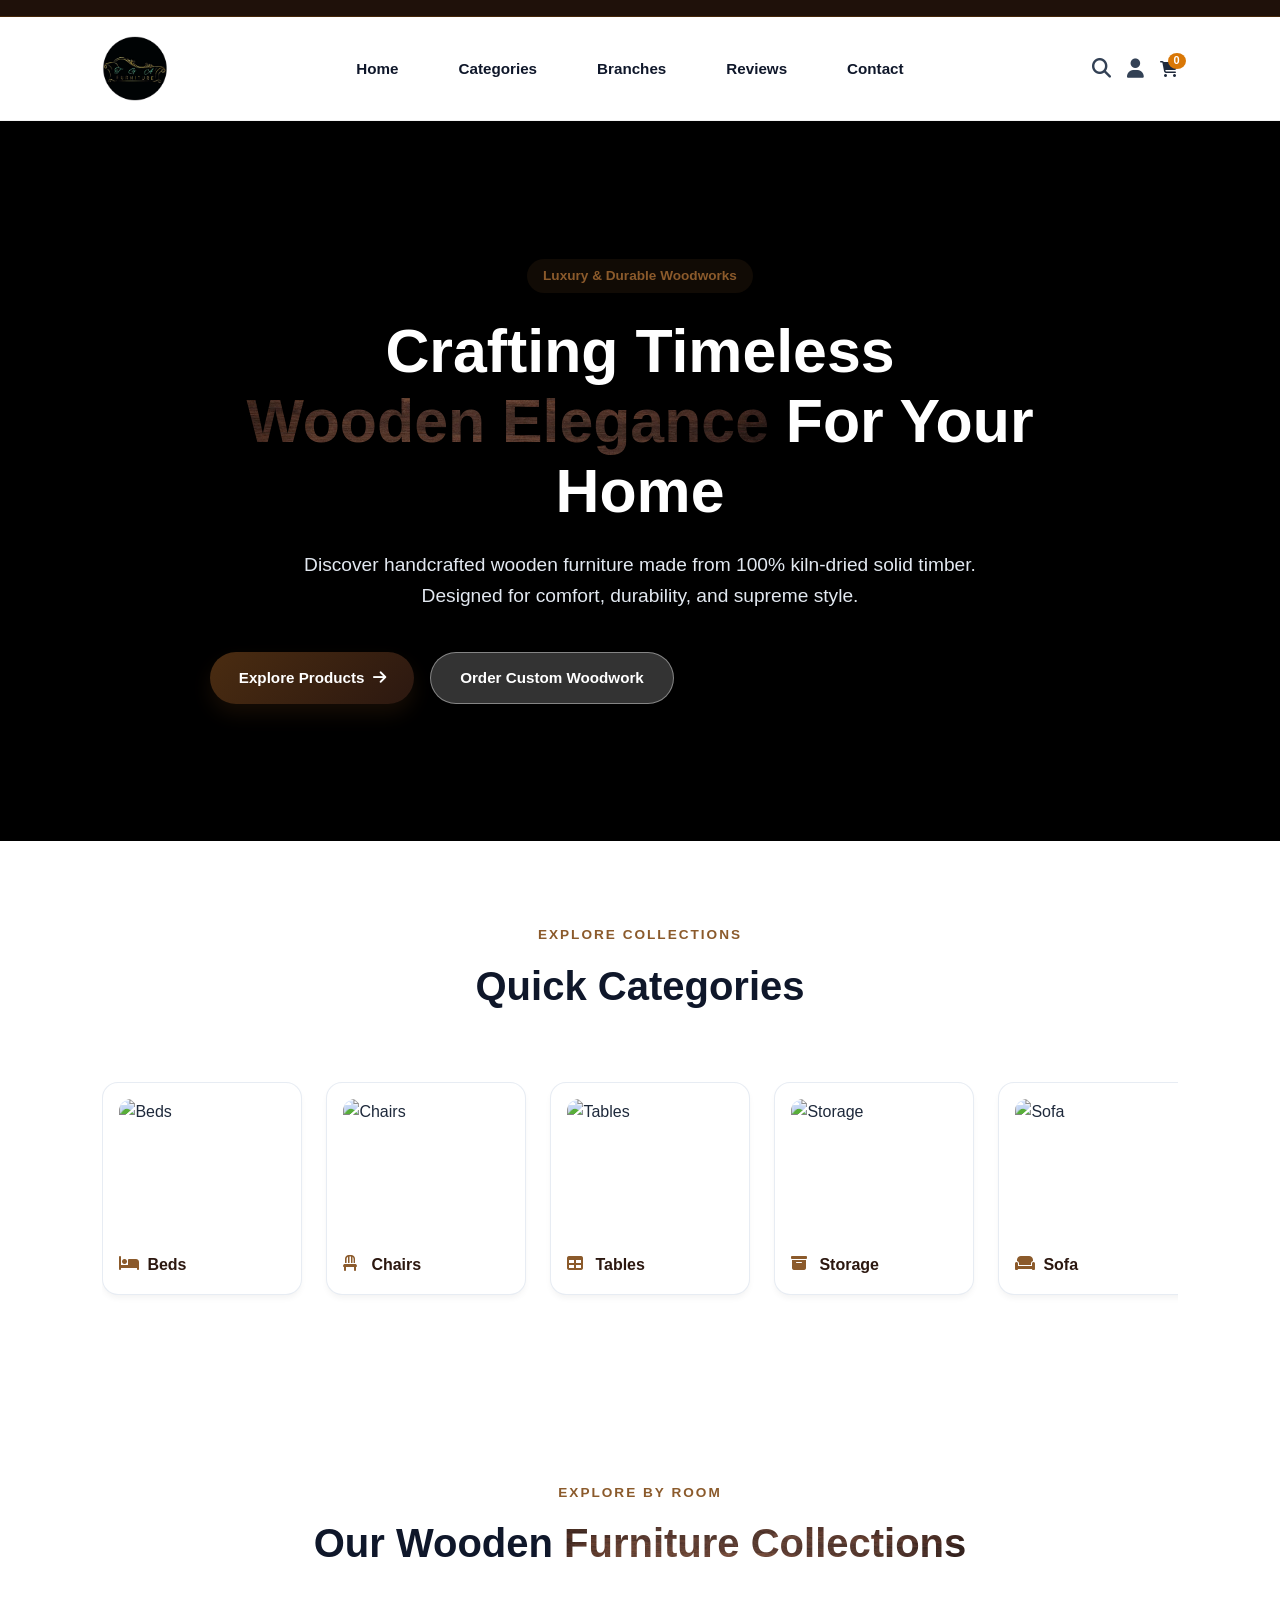
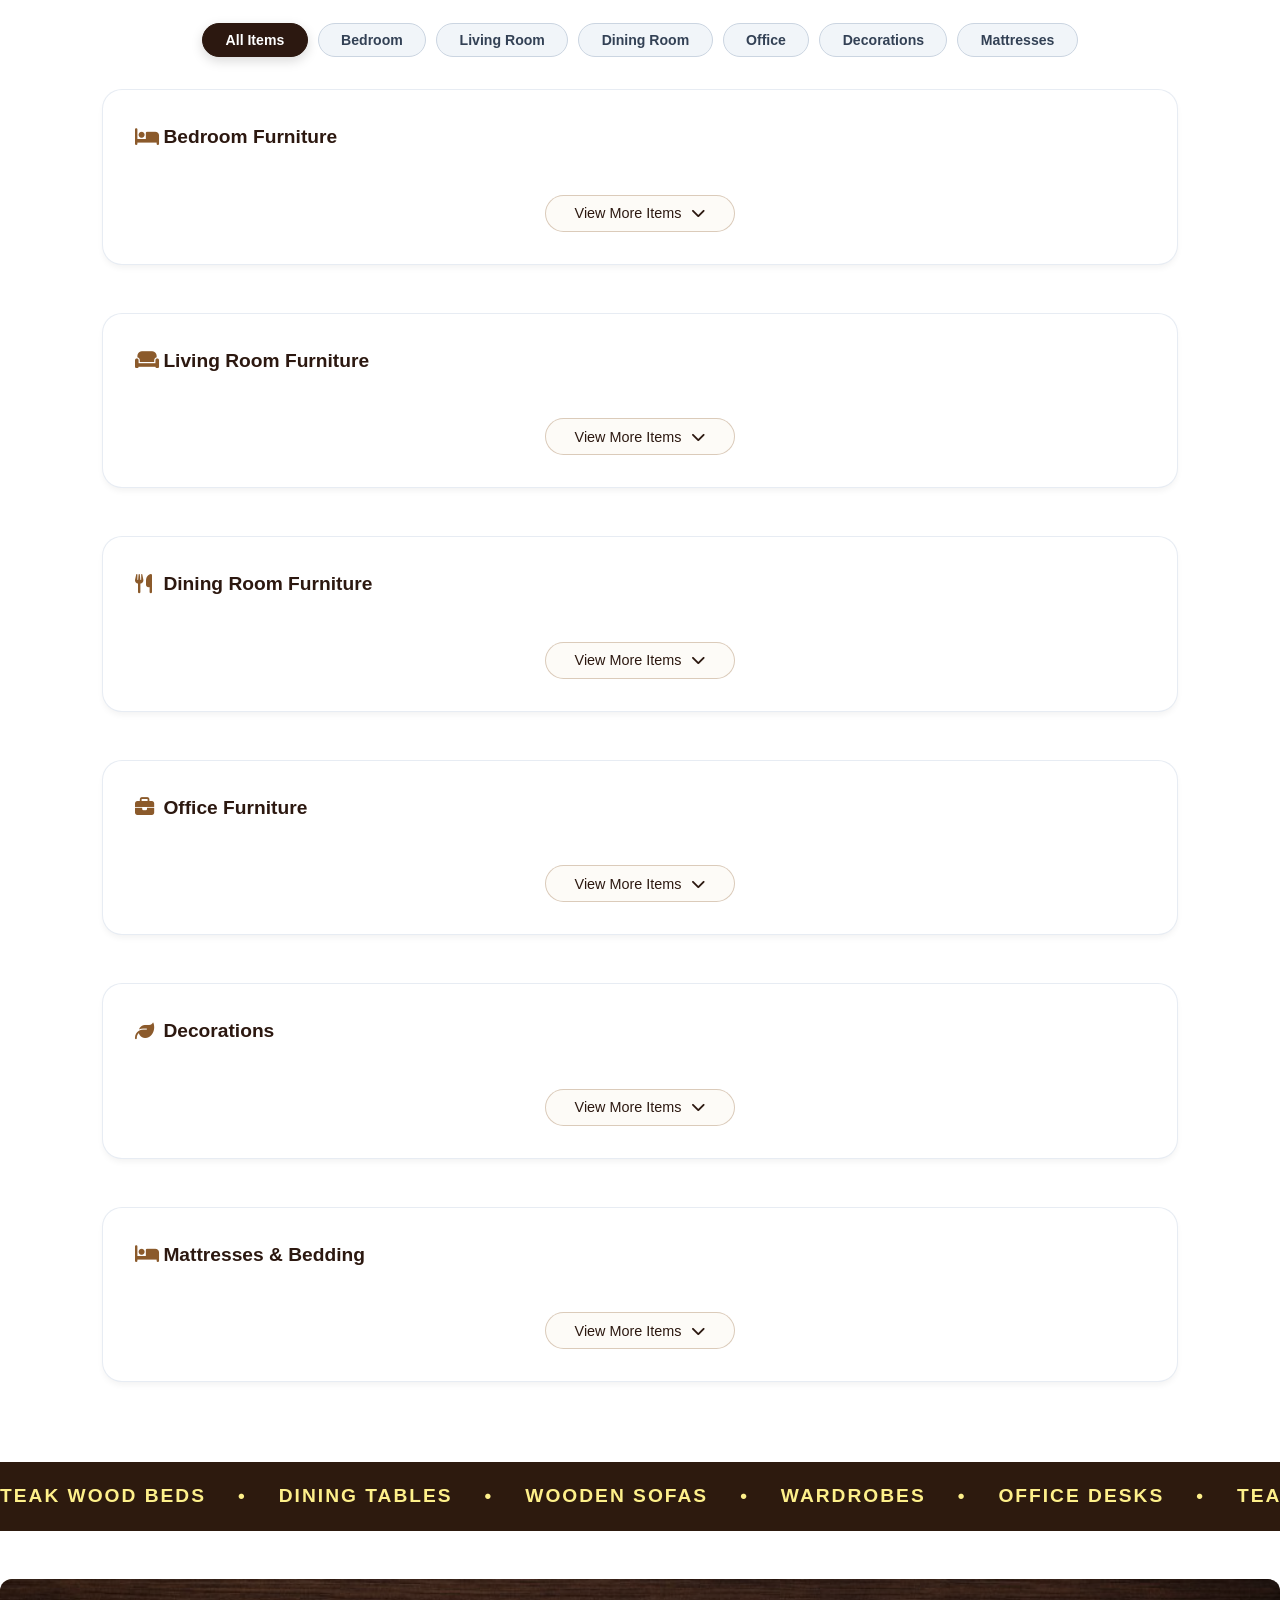
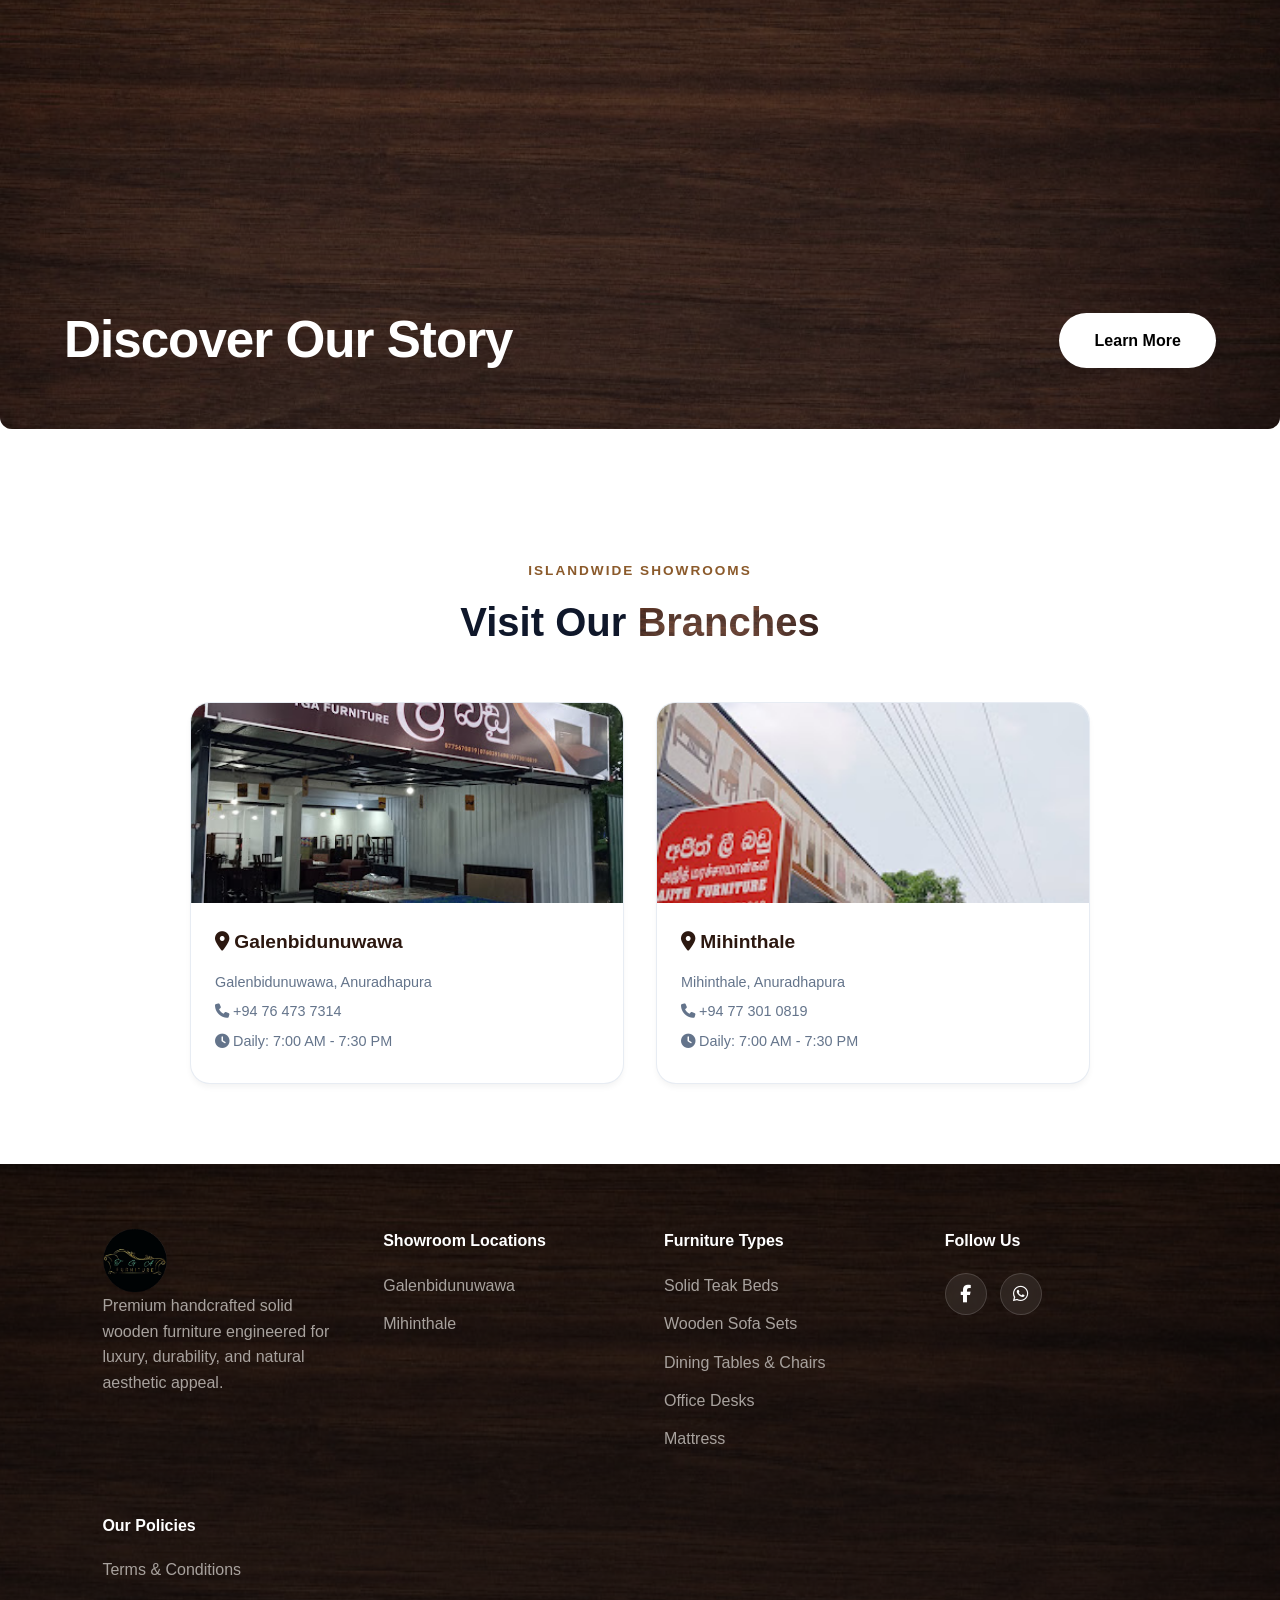
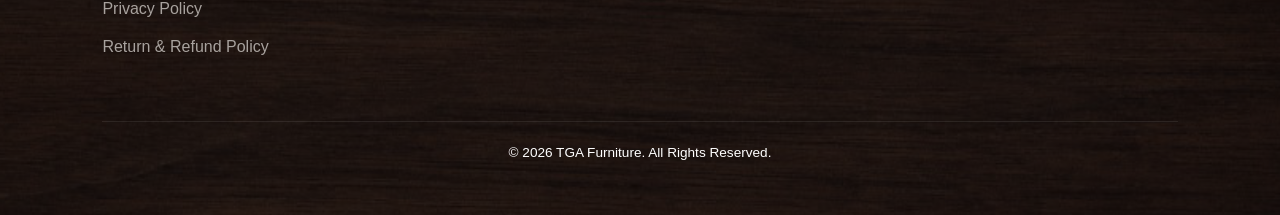
==== commit 2ca3bd7f: "Update website content and add product images" ====
--- a/index.html
+++ b/index.html
@@ -103,34 +103,85 @@
     </a>
   </div>
 </section>
-  <section class="quick-categories-bar section-padding">
-    <div class="furniture-item-grid">
-      <div class="furniture-card" onclick="location.href='#living-sec'">
-        <img src="https://images.unsplash.com/photo-1555041469-a586c61ea9bc?w=500&q=80" alt="Sofas">
-        <h4>Sofas</h4>
-      </div>
-      <div class="furniture-card" onclick="location.href='#living-sec'">
-        <img src="https://images.unsplash.com/photo-1586023492125-27b2c045efd7?w=500&q=80" alt="Chairs">
-        <h4>Chairs</h4>
-      </div>
-      <div class="furniture-card" onclick="location.href='#bedroom-sec'">
-        <img src="https://images.unsplash.com/photo-1505693416388-ac5ce068fe85?w=500&q=80" alt="Beds">
-        <h4>Beds</h4>
-      </div>
-      <div class="furniture-card" onclick="location.href='#dining-sec'">
-        <img src="https://images.unsplash.com/photo-1617806118233-18e1de247200?w=500&q=80" alt="Tables">
-        <h4>Tables</h4>
-      </div>
-      <div class="furniture-card" onclick="location.href='#bedroom-sec'">
-        <img src="https://images.unsplash.com/photo-1595526114035-0d45ed16cfbf?w=500&q=80" alt="Storage">
-        <h4>Storage</h4>
-      </div>
-      <div class="furniture-card" onclick="location.href='#decor-sec'">
-        <img src="https://images.unsplash.com/photo-1513519245088-0e12902e5a38?w=500&q=80" alt="Decor">
-        <h4>Decor</h4>
-      </div>
-    </div>
-  </section>
+<!-- Quick Categories Bar -->
+<section id="categories" class="section-padding">
+  <div class="section-header center">
+    <span class="section-tag">Explore Collections</span>
+    <h2 class="section-title">Quick Categories</h2>
+  </div>
+
+  <div class="horizontal-scroll-container">
+    <div class="horizontal-grid">
+      
+      <!-- 1. Beds -->
+      <a href="collection.html?category=Beds" class="room-category-block">
+        <div class="category-image-wrapper">
+          <img src="beds.jpg" alt="Beds" class="category-img">
+        </div>
+        <div class="room-title">
+          <i class="fa-solid fa-bed"></i>
+          <span>Beds</span>
+        </div>
+      </a>
+
+      <!-- 2. Chairs -->
+      <a href="collection.html?category=Chairs" class="room-category-block">
+        <div class="category-image-wrapper">
+          <img src="chairs.jpg" alt="Chairs" class="category-img">
+        </div>
+        <div class="room-title">
+          <i class="fa-solid fa-chair"></i>
+          <span>Chairs</span>
+        </div>
+      </a>
+
+      <!-- 3. Tables -->
+      <a href="collection.html?category=Tables" class="room-category-block">
+        <div class="category-image-wrapper">
+          <img src="tables.jpg" alt="Tables" class="category-img">
+        </div>
+        <div class="room-title">
+          <i class="fa-solid fa-table"></i>
+          <span>Tables</span>
+        </div>
+      </a>
+
+      <!-- 4. Storage -->
+      <a href="collection.html?category=Storage" class="room-category-block">
+        <div class="category-image-wrapper">
+          <img src="storage.jpg" alt="Storage" class="category-img">
+        </div>
+        <div class="room-title">
+          <i class="fa-solid fa-box-archive"></i>
+          <span>Storage</span>
+        </div>
+      </a>
+
+      <!-- 5. Sofa -->
+      <a href="collection.html?category=Sofa" class="room-category-block">
+        <div class="category-image-wrapper">
+          <img src="sofa.jpg" alt="Sofa" class="category-img">
+        </div>
+        <div class="room-title">
+          <i class="fa-solid fa-couch"></i>
+          <span>Sofa</span>
+        </div>
+      </a>
+
+      <!-- 6. Decorations -->
+      <a href="collection.html?category=Decorations" class="room-category-block">
+        <div class="category-image-wrapper">
+          <img src="decorations.jpg" alt="Decorations" class="category-img">
+        </div>
+        <div class="room-title">
+          <i class="fa-solid fa-gem"></i>
+          <span>Decorations</span>
+        </div>
+      </a>
+
+    </div>
+  </div>
+</section>
 
   <section id="categories" class="categories section-padding">
     <div class="section-header center reveal-on-scroll">
--- a/style.css
+++ b/style.css
@@ -1330,18 +1330,17 @@
     gap: 8px;
   }
 }
-/* Horizontal Scroll Wrapper */
+/* --- Horizontal Scroll Quick Categories --- */
 .horizontal-scroll-container {
   width: 100%;
   overflow-x: auto;
-  padding-bottom: 1.5rem;
-  /* smooth scrolling for mobile/touch */
-  -webkit-overflow-scrolling: touch; 
-}
-
-/* Scrollbar Style (Smooth & Custom) */
+  padding: 1rem 0 1.5rem 0;
+  -webkit-overflow-scrolling: touch;
+}
+
+/* Scrollbar Style */
 .horizontal-scroll-container::-webkit-scrollbar {
-  height: 8px;
+  height: 6px;
 }
 .horizontal-scroll-container::-webkit-scrollbar-track {
   background: #f1f1f1;
@@ -1352,13 +1351,63 @@
   border-radius: 10px;
 }
 
-/* 6 Blocks Horizontal Layout */
+/* Horizontal Row Grid */
 .horizontal-grid {
   display: flex;
   gap: 1.5rem;
-  min-width: max-content; /* Blocks 6 එකම පෙළට තබා ගනී */
-}
-
+  width: max-content; /* සියලුම Categories 6 එකම පෙළට තබයි */
+}
+
+.horizontal-grid .room-category-block {
+  min-width: 200px;
+  max-width: 220px;
+  background: #ffffff;
+  border-radius: 16px;
+  padding: 1rem;
+  border: 1px solid var(--border-color, #e2e8f0);
+  box-shadow: var(--shadow-sm);
+  transition: transform 0.3s ease, box-shadow 0.3s ease;
+  text-decoration: none;
+  display: block;
+}
+
+.horizontal-grid .room-category-block:hover {
+  transform: translateY(-5px);
+  box-shadow: var(--shadow-lg);
+}
+
+.horizontal-grid .category-image-wrapper {
+  width: 100%;
+  height: 140px;
+  border-radius: 12px;
+  overflow: hidden;
+  margin-bottom: 0.8rem;
+}
+
+.horizontal-grid .category-img {
+  width: 100%;
+  height: 100%;
+  object-fit: cover;
+  transition: transform 0.3s ease;
+}
+
+.horizontal-grid .room-category-block:hover .category-img {
+  transform: scale(1.06);
+}
+
+.horizontal-grid .room-title {
+  font-size: 1rem;
+  font-weight: 700;
+  color: var(--wood-dark, #2c1810);
+  display: flex;
+  align-items: center;
+  gap: 0.5rem;
+  margin-bottom: 0;
+}
+
+.horizontal-grid .room-title i {
+  color: var(--wood-light, #8b5a2b);
+}
 
 
 .room-category-block:hover {
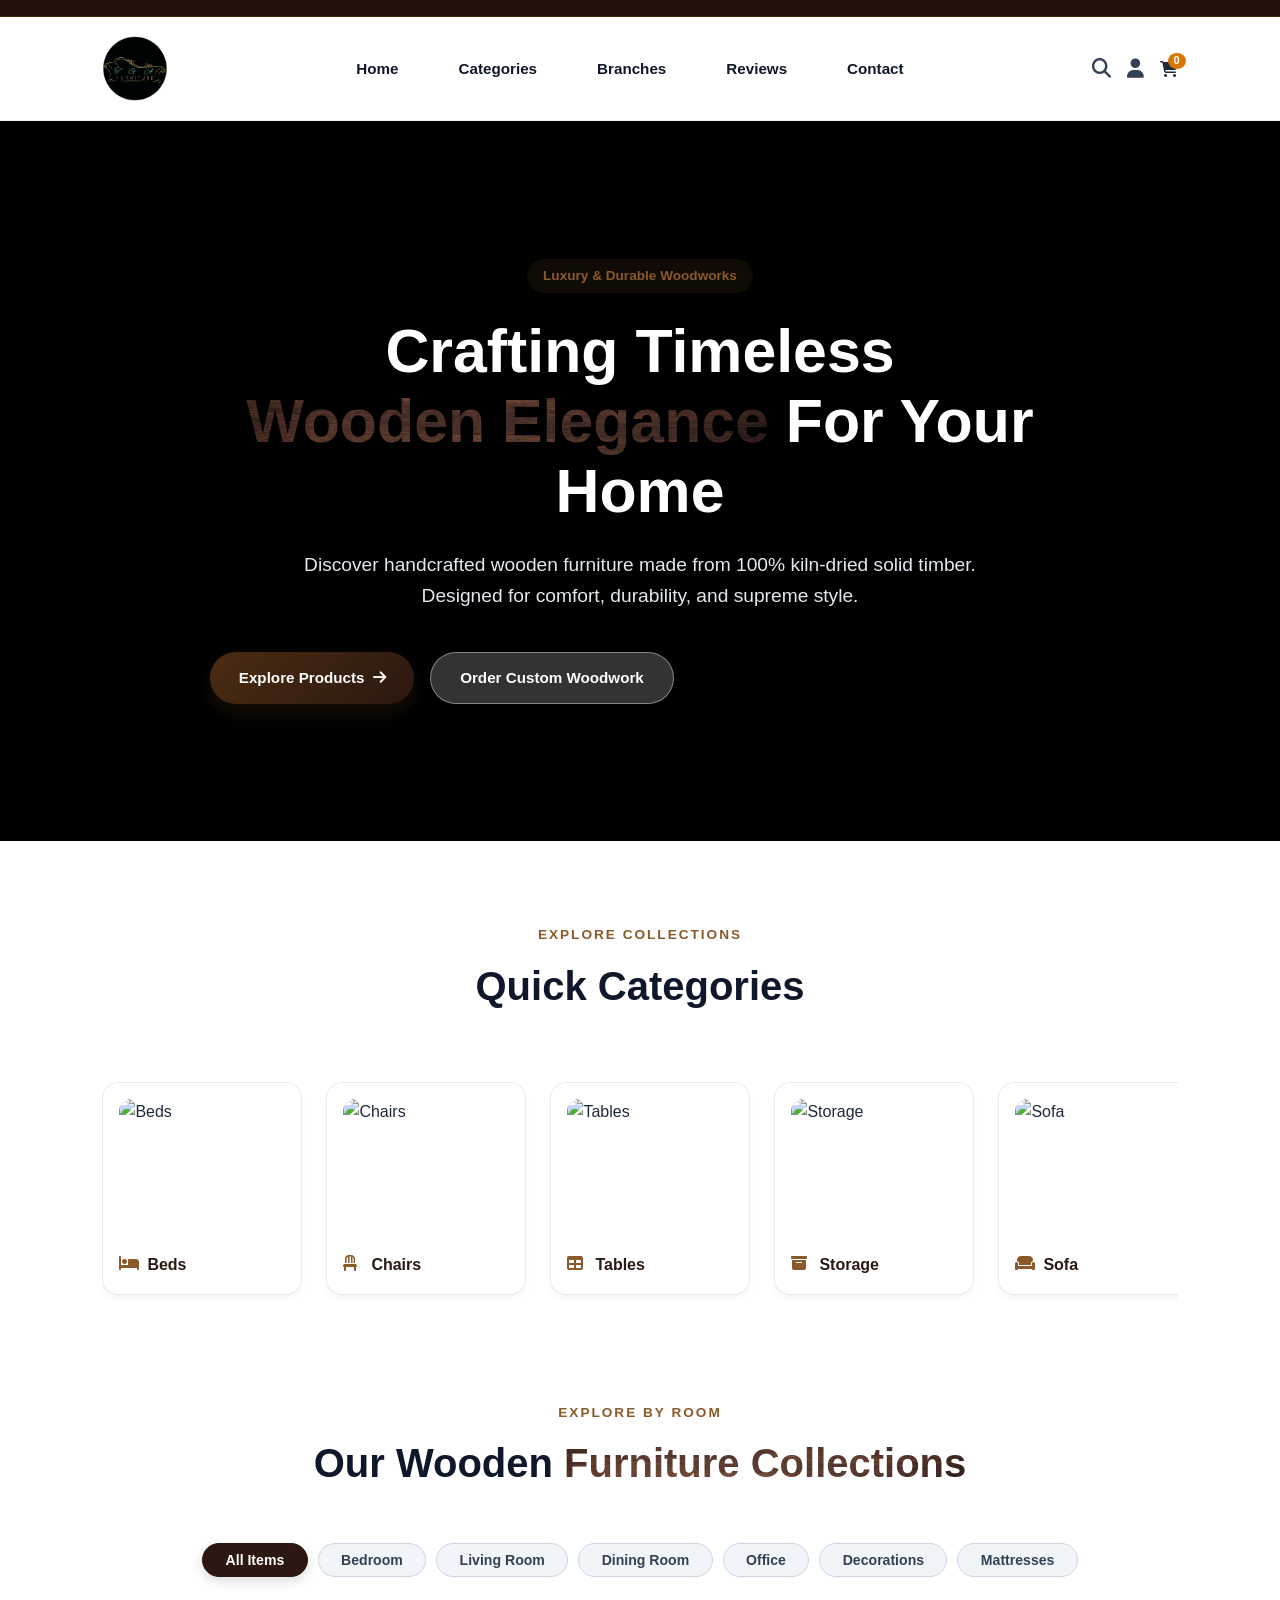
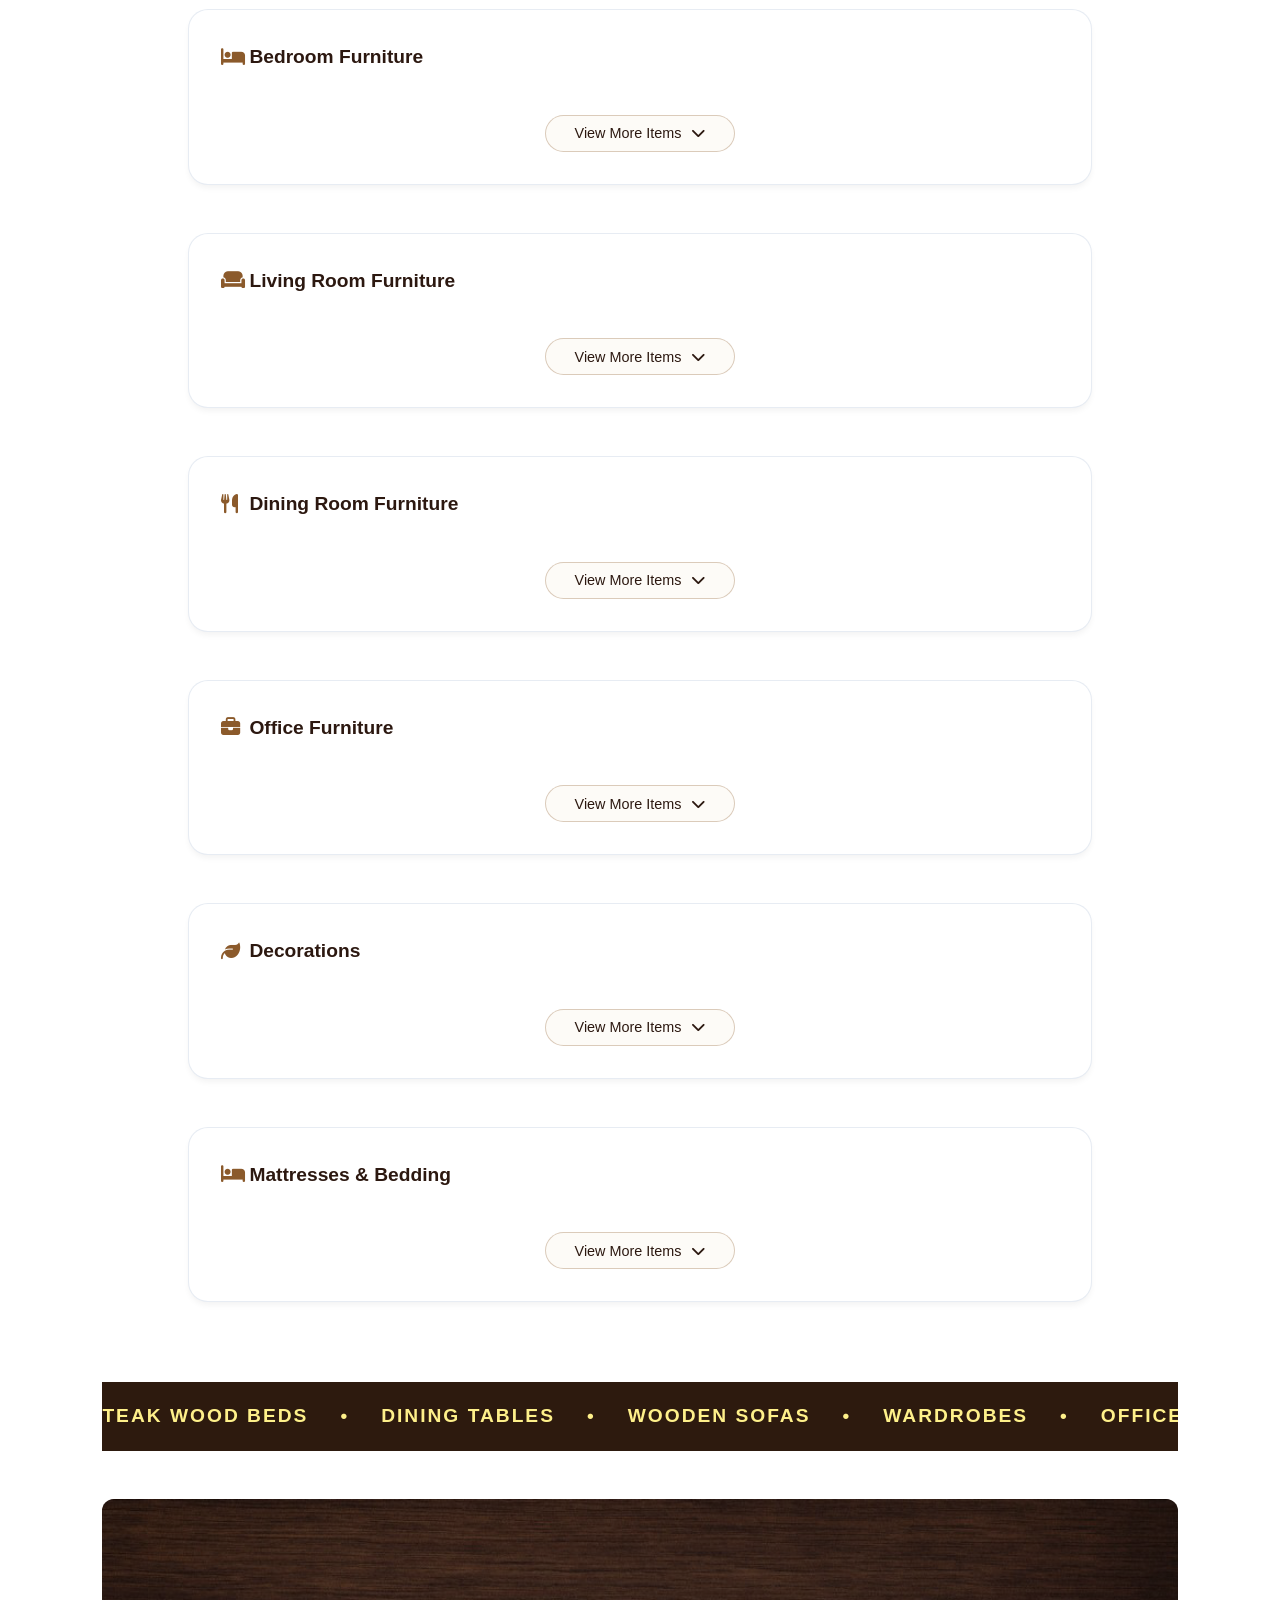
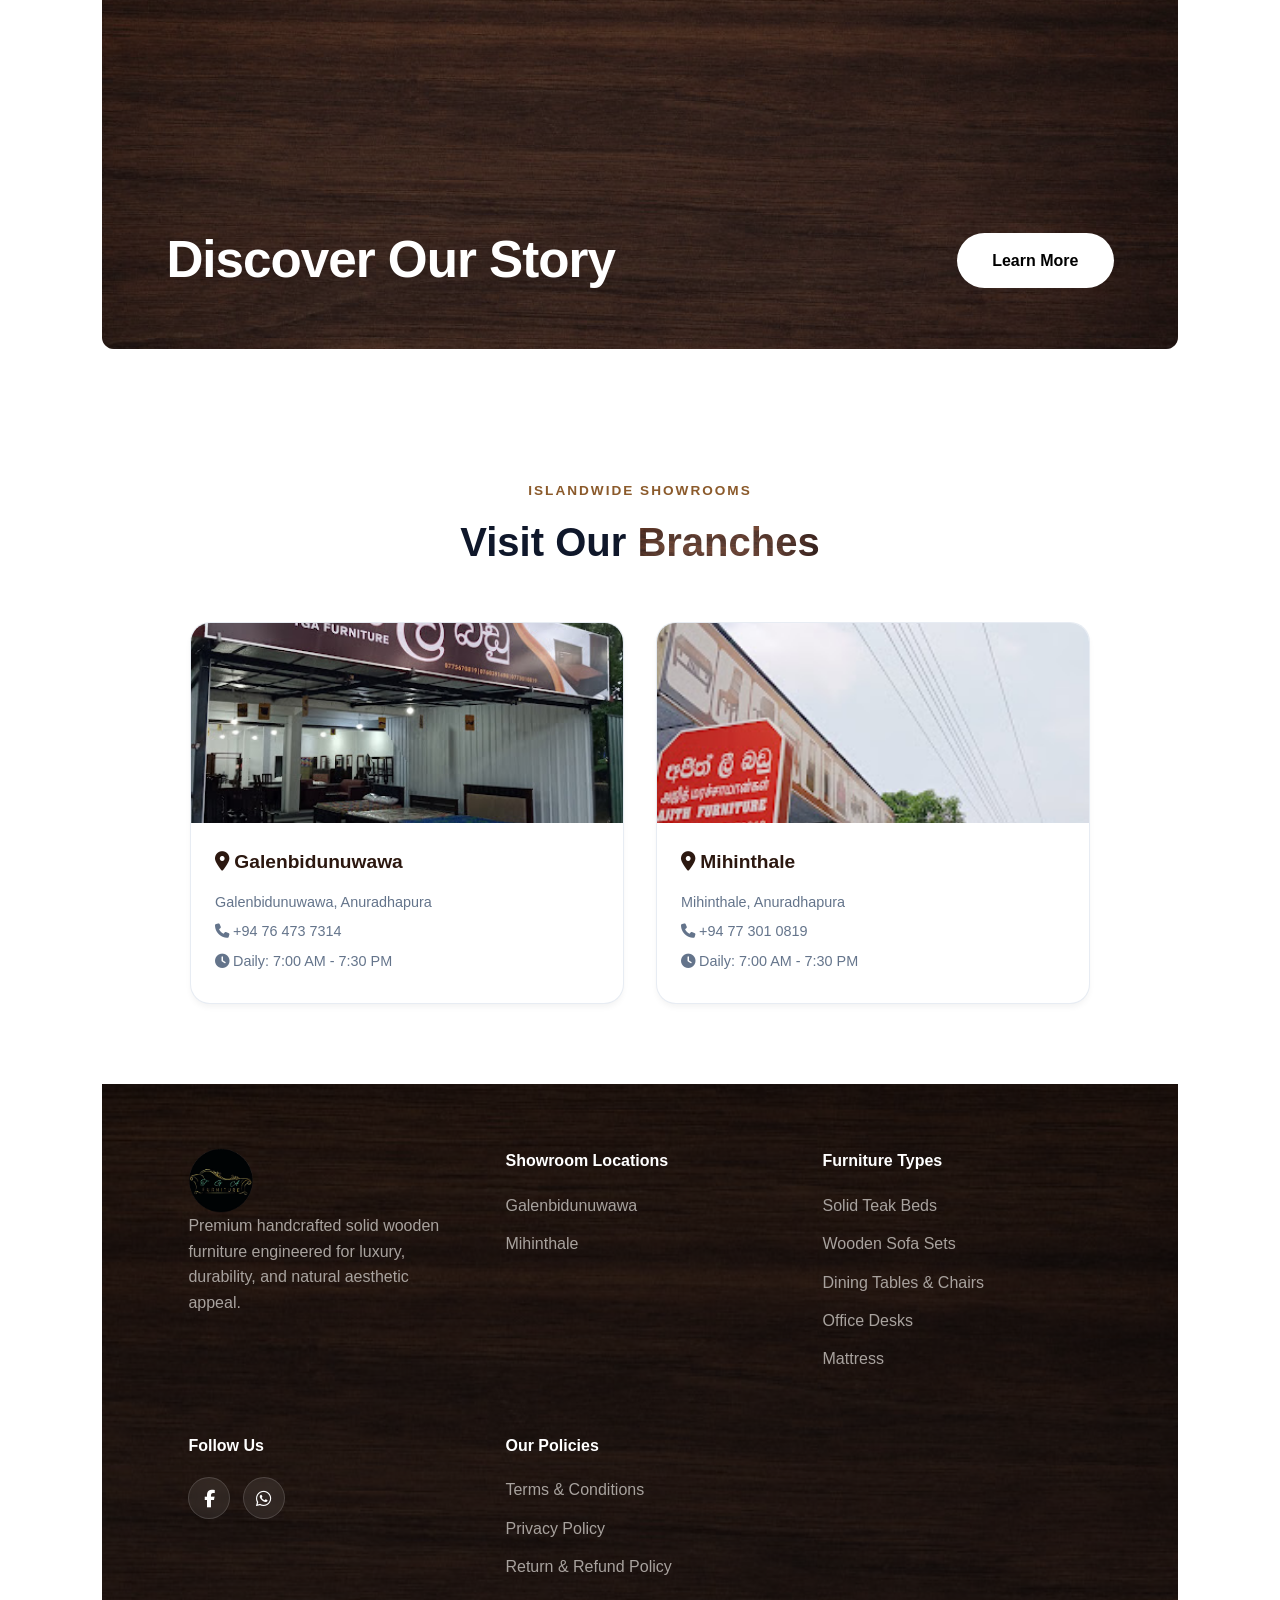
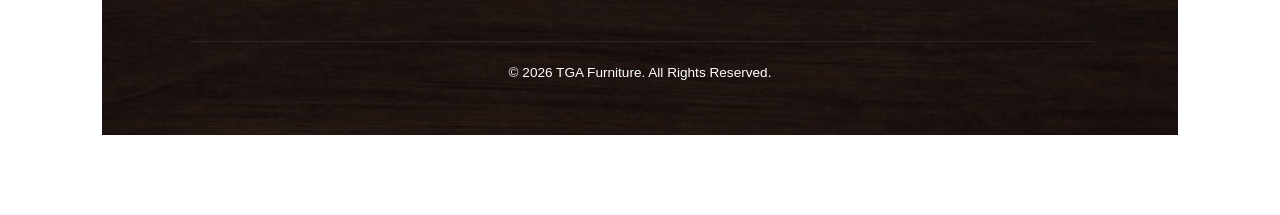
==== commit 1f765383: "Update website content and add product images" ====
--- a/index.html
+++ b/index.html
@@ -110,78 +110,77 @@
     <h2 class="section-title">Quick Categories</h2>
   </div>
 
-  <div class="horizontal-scroll-container">
-    <div class="horizontal-grid">
-      
-      <!-- 1. Beds -->
-      <a href="collection.html?category=Beds" class="room-category-block">
-        <div class="category-image-wrapper">
-          <img src="beds.jpg" alt="Beds" class="category-img">
-        </div>
-        <div class="room-title">
-          <i class="fa-solid fa-bed"></i>
-          <span>Beds</span>
-        </div>
-      </a>
-
-      <!-- 2. Chairs -->
-      <a href="collection.html?category=Chairs" class="room-category-block">
-        <div class="category-image-wrapper">
-          <img src="chairs.jpg" alt="Chairs" class="category-img">
-        </div>
-        <div class="room-title">
-          <i class="fa-solid fa-chair"></i>
-          <span>Chairs</span>
-        </div>
-      </a>
-
-      <!-- 3. Tables -->
-      <a href="collection.html?category=Tables" class="room-category-block">
-        <div class="category-image-wrapper">
-          <img src="tables.jpg" alt="Tables" class="category-img">
-        </div>
-        <div class="room-title">
-          <i class="fa-solid fa-table"></i>
-          <span>Tables</span>
-        </div>
-      </a>
-
-      <!-- 4. Storage -->
-      <a href="collection.html?category=Storage" class="room-category-block">
-        <div class="category-image-wrapper">
-          <img src="storage.jpg" alt="Storage" class="category-img">
-        </div>
-        <div class="room-title">
-          <i class="fa-solid fa-box-archive"></i>
-          <span>Storage</span>
-        </div>
-      </a>
-
-      <!-- 5. Sofa -->
-      <a href="collection.html?category=Sofa" class="room-category-block">
-        <div class="category-image-wrapper">
-          <img src="sofa.jpg" alt="Sofa" class="category-img">
-        </div>
-        <div class="room-title">
-          <i class="fa-solid fa-couch"></i>
-          <span>Sofa</span>
-        </div>
-      </a>
-
-      <!-- 6. Decorations -->
-      <a href="collection.html?category=Decorations" class="room-category-block">
-        <div class="category-image-wrapper">
-          <img src="decorations.jpg" alt="Decorations" class="category-img">
-        </div>
-        <div class="room-title">
-          <i class="fa-solid fa-gem"></i>
-          <span>Decorations</span>
-        </div>
-      </a>
-
-    </div>
-  </div>
-</section>
+<div class="horizontal-scroll-container">
+  <div class="horizontal-grid">
+    
+    <!-- 1. Beds -->
+    <div class="room-category-block" onclick="filterByQuickType('Beds', this)">
+      <div class="category-image-wrapper">
+        <img src="beds.jpg" alt="Beds" class="category-img">
+      </div>
+      <div class="room-title">
+        <i class="fa-solid fa-bed"></i>
+        <span>Beds</span>
+      </div>
+    </div>
+
+    <!-- 2. Chairs -->
+    <div class="room-category-block" onclick="filterByQuickType('Chairs', this)">
+      <div class="category-image-wrapper">
+        <img src="chairs.jpg" alt="Chairs" class="category-img">
+      </div>
+      <div class="room-title">
+        <i class="fa-solid fa-chair"></i>
+        <span>Chairs</span>
+      </div>
+    </div>
+
+    <!-- 3. Tables -->
+    <div class="room-category-block" onclick="filterByQuickType('Tables', this)">
+      <div class="category-image-wrapper">
+        <img src="tables.jpg" alt="Tables" class="category-img">
+      </div>
+      <div class="room-title">
+        <i class="fa-solid fa-table"></i>
+        <span>Tables</span>
+      </div>
+    </div>
+
+    <!-- 4. Storage -->
+    <div class="room-category-block" onclick="filterByQuickType('Storage', this)">
+      <div class="category-image-wrapper">
+        <img src="storage.jpg" alt="Storage" class="category-img">
+      </div>
+      <div class="room-title">
+        <i class="fa-solid fa-box-archive"></i>
+        <span>Storage</span>
+      </div>
+    </div>
+
+    <!-- 5. Sofa -->
+    <div class="room-category-block" onclick="filterByQuickType('Sofa', this)">
+      <div class="category-image-wrapper">
+        <img src="sofa.jpg" alt="Sofa" class="category-img">
+      </div>
+      <div class="room-title">
+        <i class="fa-solid fa-couch"></i>
+        <span>Sofa</span>
+      </div>
+    </div>
+
+    <!-- 6. Decorations -->
+    <div class="room-category-block" onclick="filterByQuickType('Decorations', this)">
+      <div class="category-image-wrapper">
+        <img src="decorations.jpg" alt="Decorations" class="category-img">
+      </div>
+      <div class="room-title">
+        <i class="fa-solid fa-gem"></i>
+        <span>Decorations</span>
+      </div>
+    </div>
+
+  </div>
+</div>
 
   <section id="categories" class="categories section-padding">
     <div class="section-header center reveal-on-scroll">
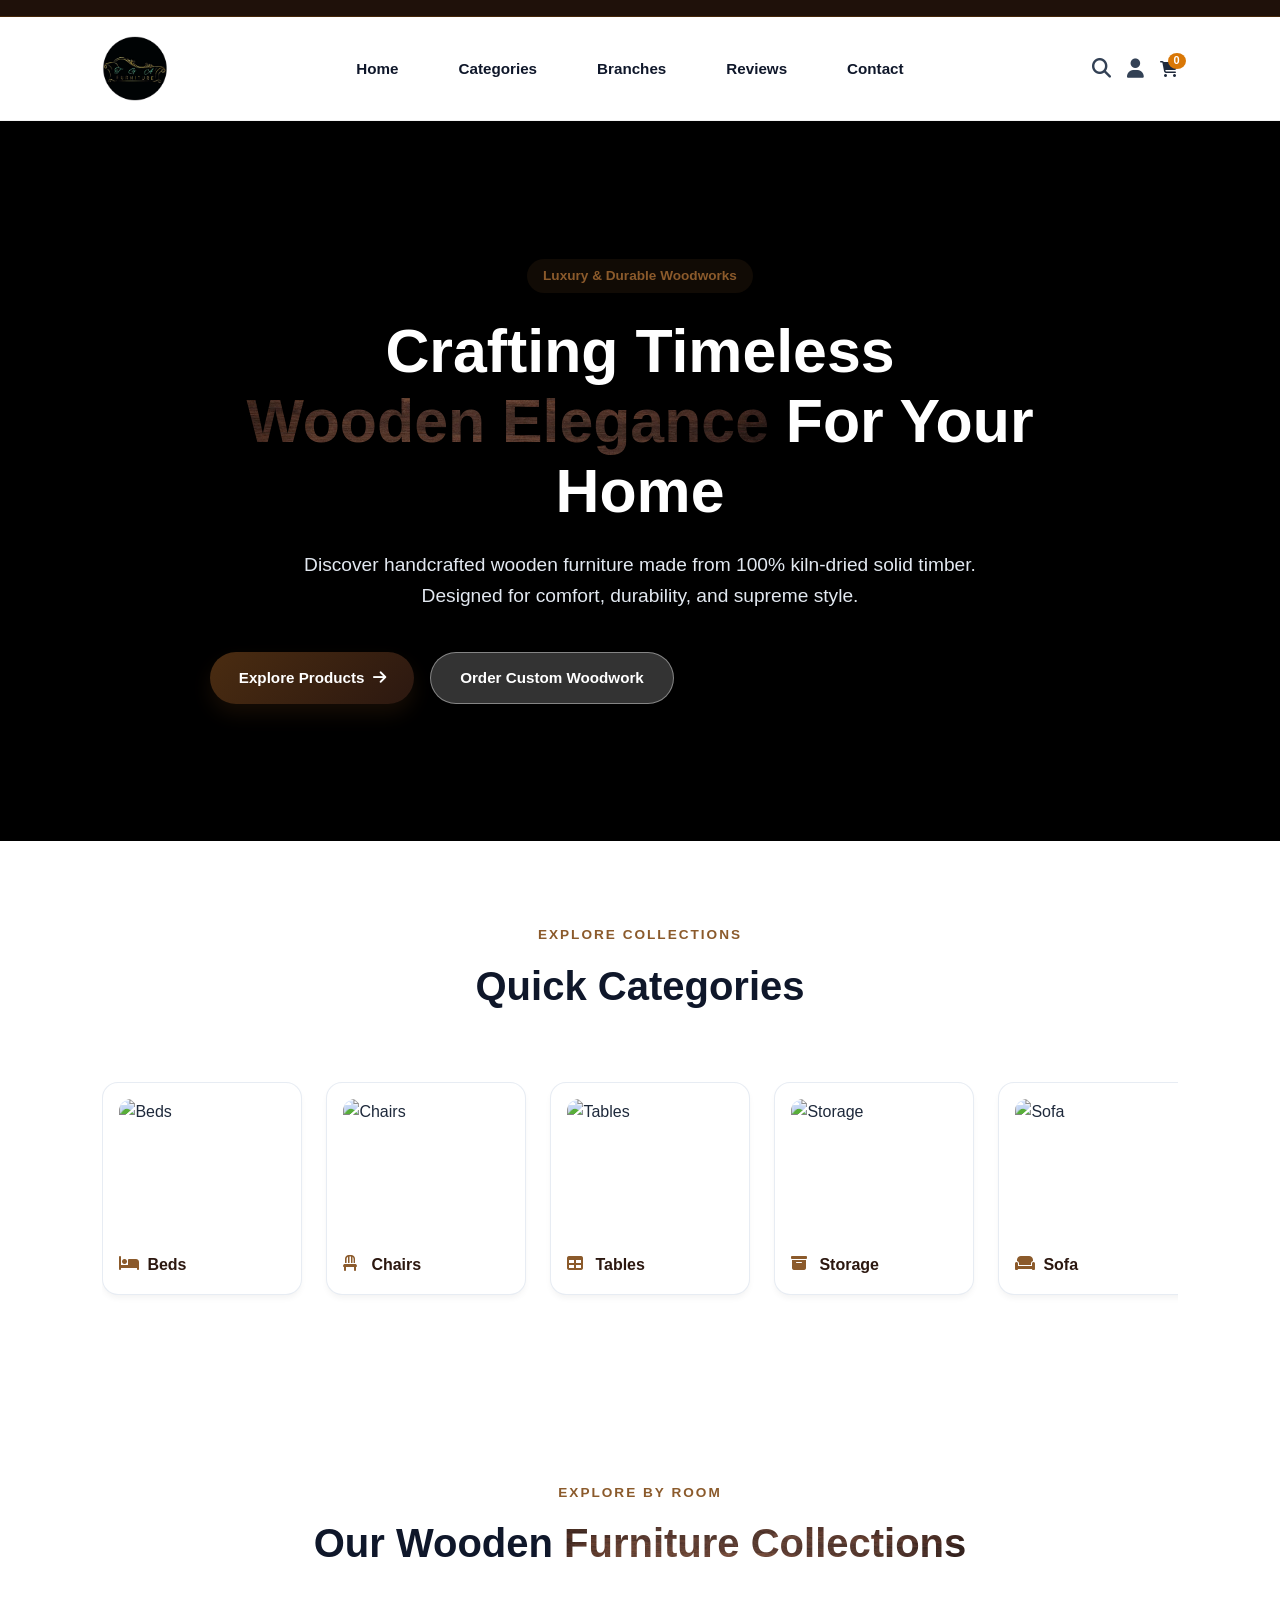
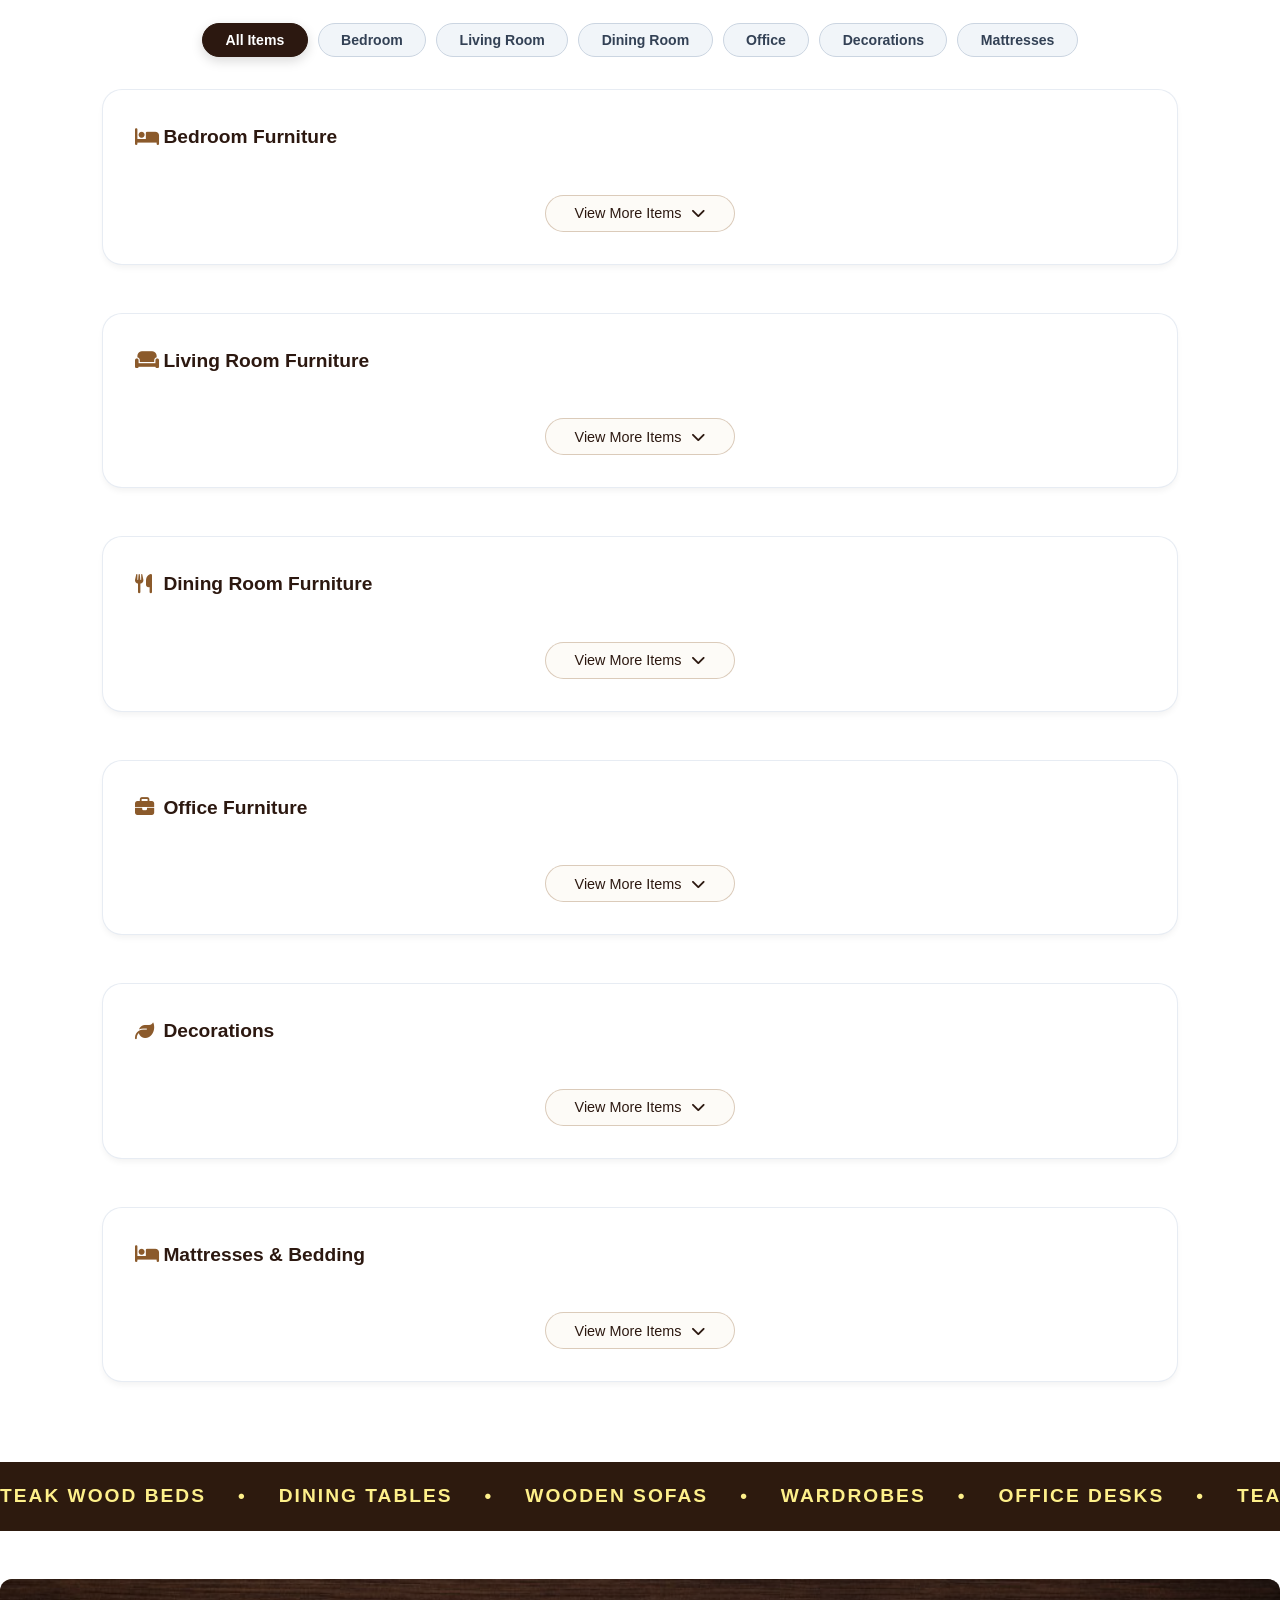
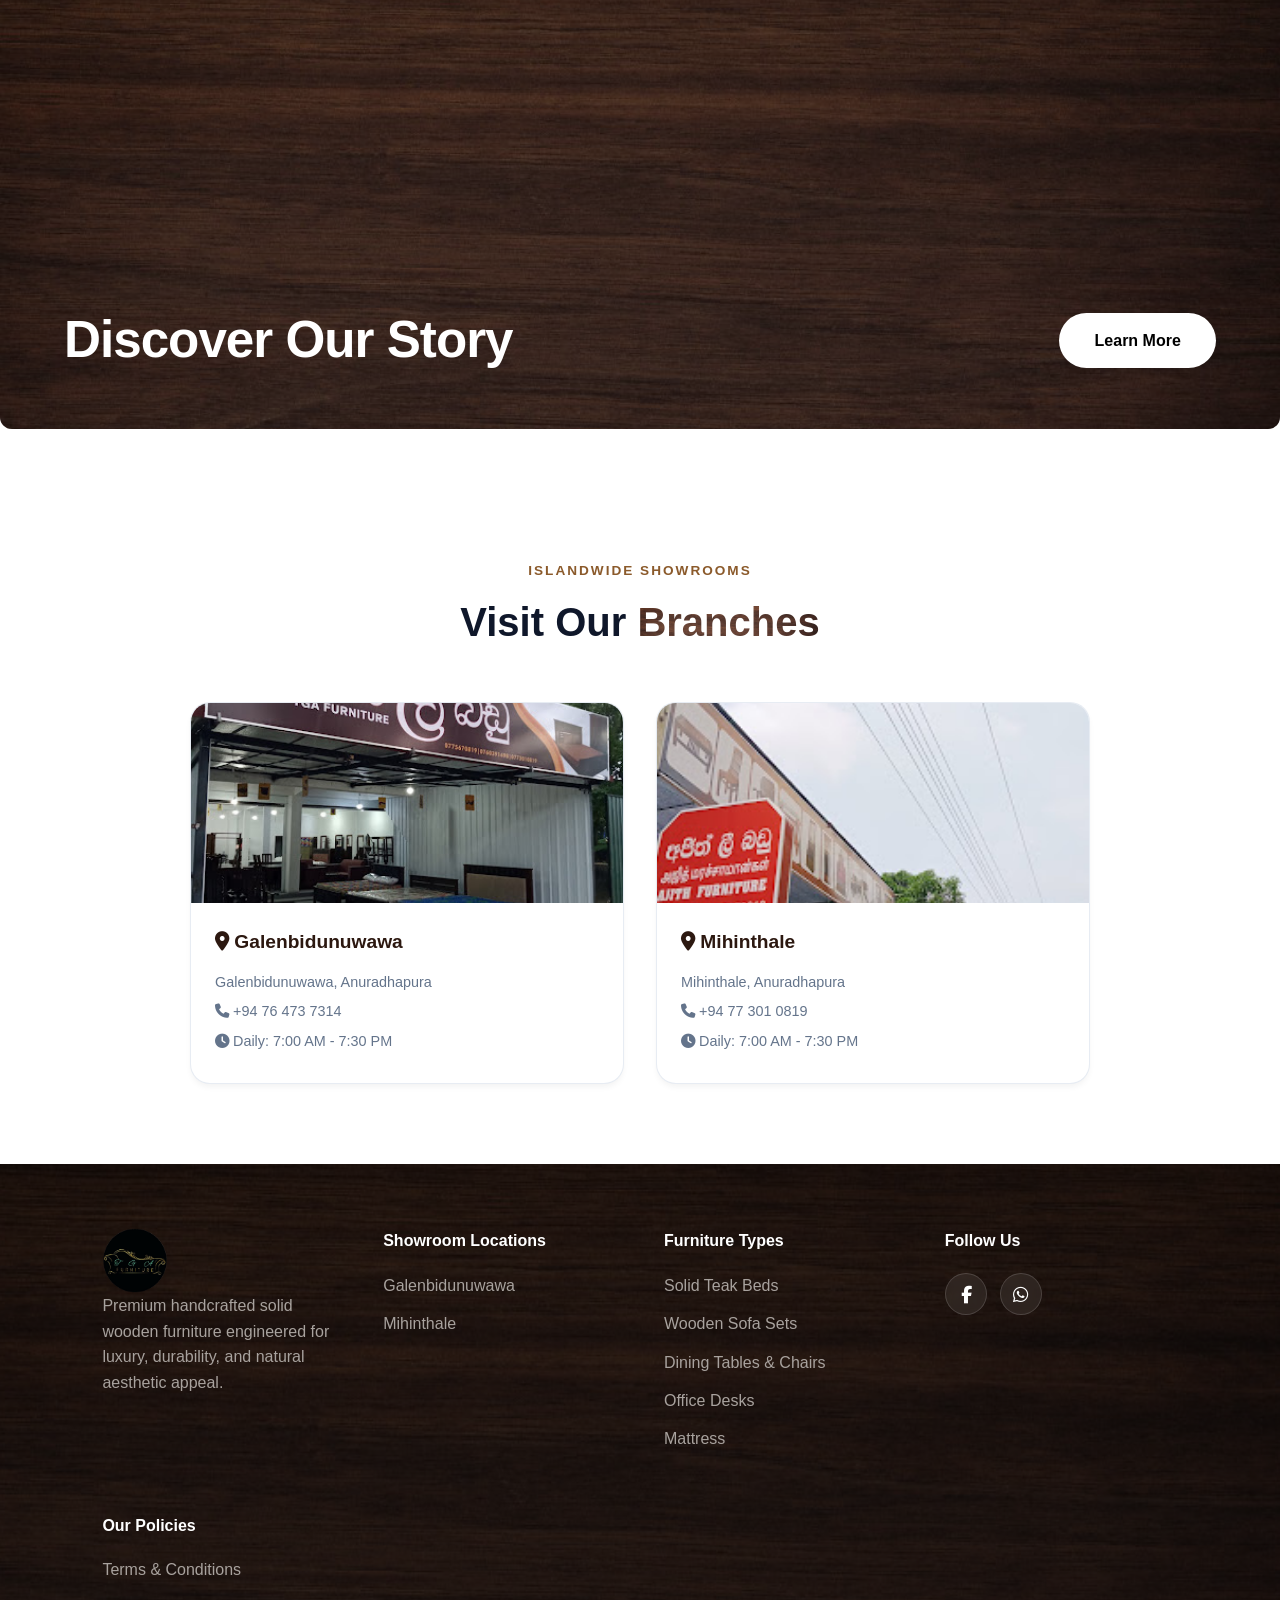
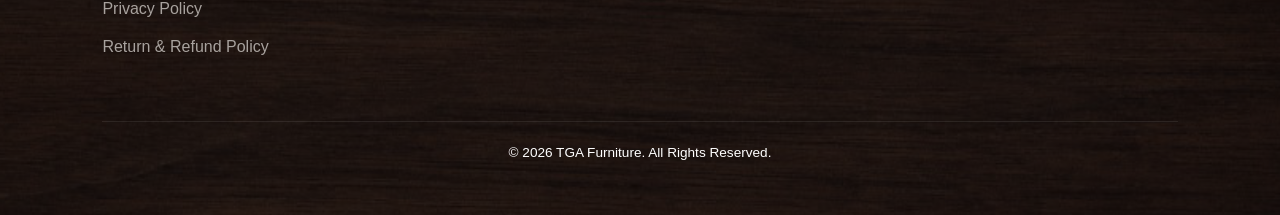
==== commit 69ca716d: "Update website content and add product images" ====
--- a/index.html
+++ b/index.html
@@ -110,77 +110,78 @@
     <h2 class="section-title">Quick Categories</h2>
   </div>
 
-<div class="horizontal-scroll-container">
-  <div class="horizontal-grid">
-    
-    <!-- 1. Beds -->
-    <div class="room-category-block" onclick="filterByQuickType('Beds', this)">
-      <div class="category-image-wrapper">
-        <img src="beds.jpg" alt="Beds" class="category-img">
-      </div>
-      <div class="room-title">
-        <i class="fa-solid fa-bed"></i>
-        <span>Beds</span>
-      </div>
-    </div>
-
-    <!-- 2. Chairs -->
-    <div class="room-category-block" onclick="filterByQuickType('Chairs', this)">
-      <div class="category-image-wrapper">
-        <img src="chairs.jpg" alt="Chairs" class="category-img">
-      </div>
-      <div class="room-title">
-        <i class="fa-solid fa-chair"></i>
-        <span>Chairs</span>
-      </div>
-    </div>
-
-    <!-- 3. Tables -->
-    <div class="room-category-block" onclick="filterByQuickType('Tables', this)">
-      <div class="category-image-wrapper">
-        <img src="tables.jpg" alt="Tables" class="category-img">
-      </div>
-      <div class="room-title">
-        <i class="fa-solid fa-table"></i>
-        <span>Tables</span>
-      </div>
-    </div>
-
-    <!-- 4. Storage -->
-    <div class="room-category-block" onclick="filterByQuickType('Storage', this)">
-      <div class="category-image-wrapper">
-        <img src="storage.jpg" alt="Storage" class="category-img">
-      </div>
-      <div class="room-title">
-        <i class="fa-solid fa-box-archive"></i>
-        <span>Storage</span>
-      </div>
-    </div>
-
-    <!-- 5. Sofa -->
-    <div class="room-category-block" onclick="filterByQuickType('Sofa', this)">
-      <div class="category-image-wrapper">
-        <img src="sofa.jpg" alt="Sofa" class="category-img">
-      </div>
-      <div class="room-title">
-        <i class="fa-solid fa-couch"></i>
-        <span>Sofa</span>
-      </div>
-    </div>
-
-    <!-- 6. Decorations -->
-    <div class="room-category-block" onclick="filterByQuickType('Decorations', this)">
-      <div class="category-image-wrapper">
-        <img src="decorations.jpg" alt="Decorations" class="category-img">
-      </div>
-      <div class="room-title">
-        <i class="fa-solid fa-gem"></i>
-        <span>Decorations</span>
-      </div>
-    </div>
-
-  </div>
-</div>
+  <div class="horizontal-scroll-container">
+    <div class="horizontal-grid">
+      
+      <!-- 1. Beds -->
+      <a href="collection.html?category=Beds" class="room-category-block">
+        <div class="category-image-wrapper">
+          <img src="beds.jpg" alt="Beds" class="category-img">
+        </div>
+        <div class="room-title">
+          <i class="fa-solid fa-bed"></i>
+          <span>Beds</span>
+        </div>
+      </a>
+
+      <!-- 2. Chairs -->
+      <a href="collection.html?category=Chairs" class="room-category-block">
+        <div class="category-image-wrapper">
+          <img src="chairs.jpg" alt="Chairs" class="category-img">
+        </div>
+        <div class="room-title">
+          <i class="fa-solid fa-chair"></i>
+          <span>Chairs</span>
+        </div>
+      </a>
+
+      <!-- 3. Tables -->
+      <a href="collection.html?category=Tables" class="room-category-block">
+        <div class="category-image-wrapper">
+          <img src="tables.jpg" alt="Tables" class="category-img">
+        </div>
+        <div class="room-title">
+          <i class="fa-solid fa-table"></i>
+          <span>Tables</span>
+        </div>
+      </a>
+
+      <!-- 4. Storage -->
+      <a href="collection.html?category=Storage" class="room-category-block">
+        <div class="category-image-wrapper">
+          <img src="storage.jpg" alt="Storage" class="category-img">
+        </div>
+        <div class="room-title">
+          <i class="fa-solid fa-box-archive"></i>
+          <span>Storage</span>
+        </div>
+      </a>
+
+      <!-- 5. Sofa -->
+      <a href="collection.html?category=Sofa" class="room-category-block">
+        <div class="category-image-wrapper">
+          <img src="sofa.jpg" alt="Sofa" class="category-img">
+        </div>
+        <div class="room-title">
+          <i class="fa-solid fa-couch"></i>
+          <span>Sofa</span>
+        </div>
+      </a>
+
+      <!-- 6. Decorations -->
+      <a href="collection.html?category=Decorations" class="room-category-block">
+        <div class="category-image-wrapper">
+          <img src="decorations.jpg" alt="Decorations" class="category-img">
+        </div>
+        <div class="room-title">
+          <i class="fa-solid fa-gem"></i>
+          <span>Decorations</span>
+        </div>
+      </a>
+
+    </div>
+  </div>
+</section>
 
   <section id="categories" class="categories section-padding">
     <div class="section-header center reveal-on-scroll">
